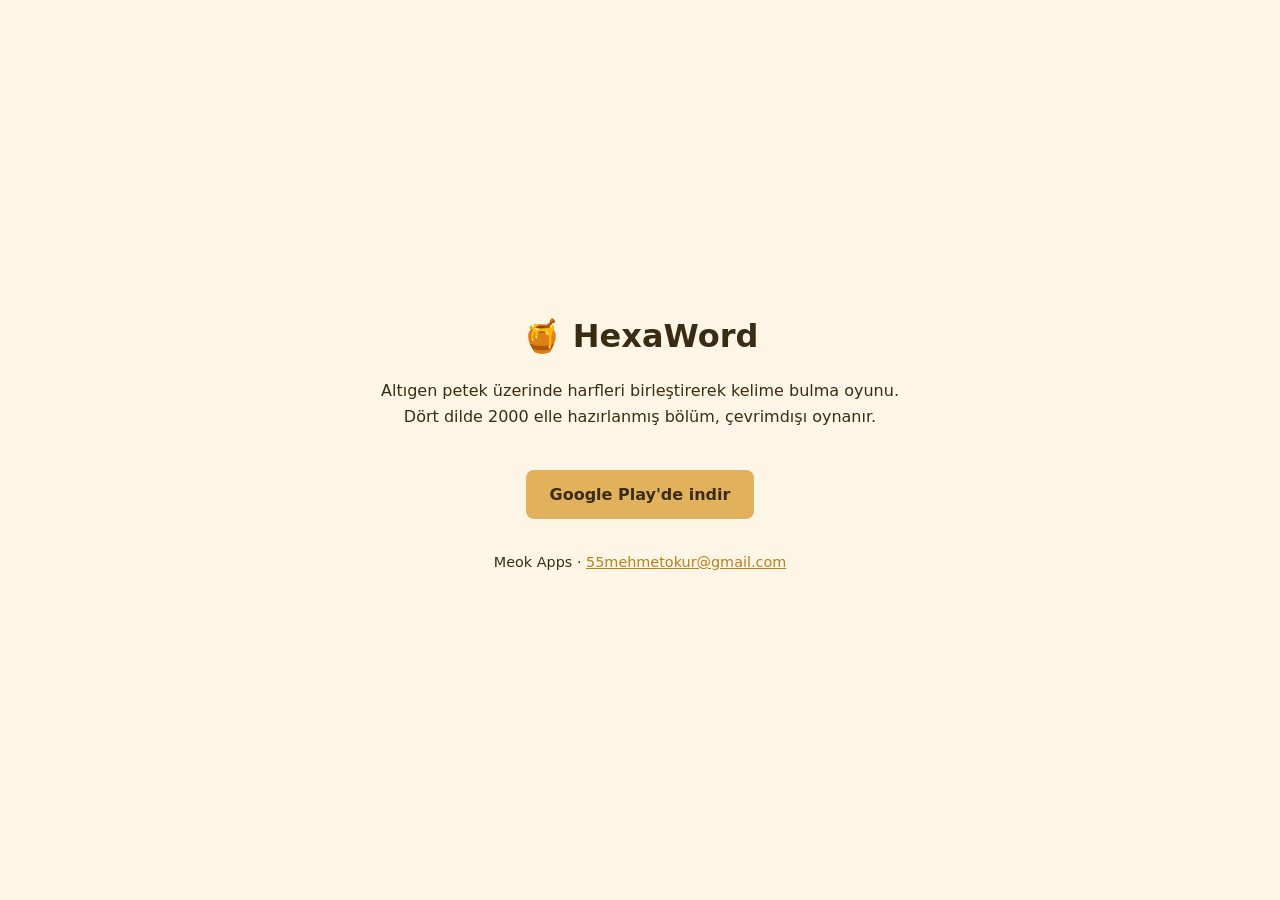
==== index.html @ a5fc80f7 "feat: add HexaWord landing page and update app-ads.txt publisher ID" ====
<!DOCTYPE html>
<html lang="tr">

<head>
    <meta charset="utf-8">
    <meta name="viewport" content="width=device-width, initial-scale=1">
    <title>Meok Apps — HexaWord</title>
    <style>
        :root {
            color-scheme: light dark;
        }

        body {
            margin: 0;
            min-height: 100vh;
            display: grid;
            place-items: center;
            font: 16px/1.6 system-ui, sans-serif;
            background: #fdf6e6;
            color: #3a2c12;
        }

        @media (prefers-color-scheme: dark) {
            body {
                background: #1c1710;
                color: #f2e6cf;
            }
        }

        main {
            max-width: 34rem;
            padding: 2rem;
            text-align: center;
        }

        h1 {
            font-size: 2rem;
            margin: 0 0 .5rem;
        }

        a {
            color: #b8801f;
        }

        .btn {
            display: inline-block;
            margin-top: 1.5rem;
            padding: .75rem 1.5rem;
            background: #e2b15b;
            color: #3a2c12;
            border-radius: .5rem;
            text-decoration: none;
            font-weight: 600;
        }
    </style>
</head>

<body>
    <main>
        <h1>🍯 HexaWord</h1>
        <p>Altıgen petek üzerinde harfleri birleştirerek kelime bulma oyunu.
            Dört dilde 2000 elle hazırlanmış bölüm, çevrimdışı oynanır.</p>
        <a class="btn" href="https://play.google.com/store/apps/details?id=hexaword.mehmetokur.com">Google Play'de
            indir</a>
        <p style="margin-top:2rem;font-size:.9rem">
            Meok Apps · <a href="mailto:55mehmetokur@gmail.com">55mehmetokur@gmail.com</a>
        </p>
    </main>
</body>

</html>
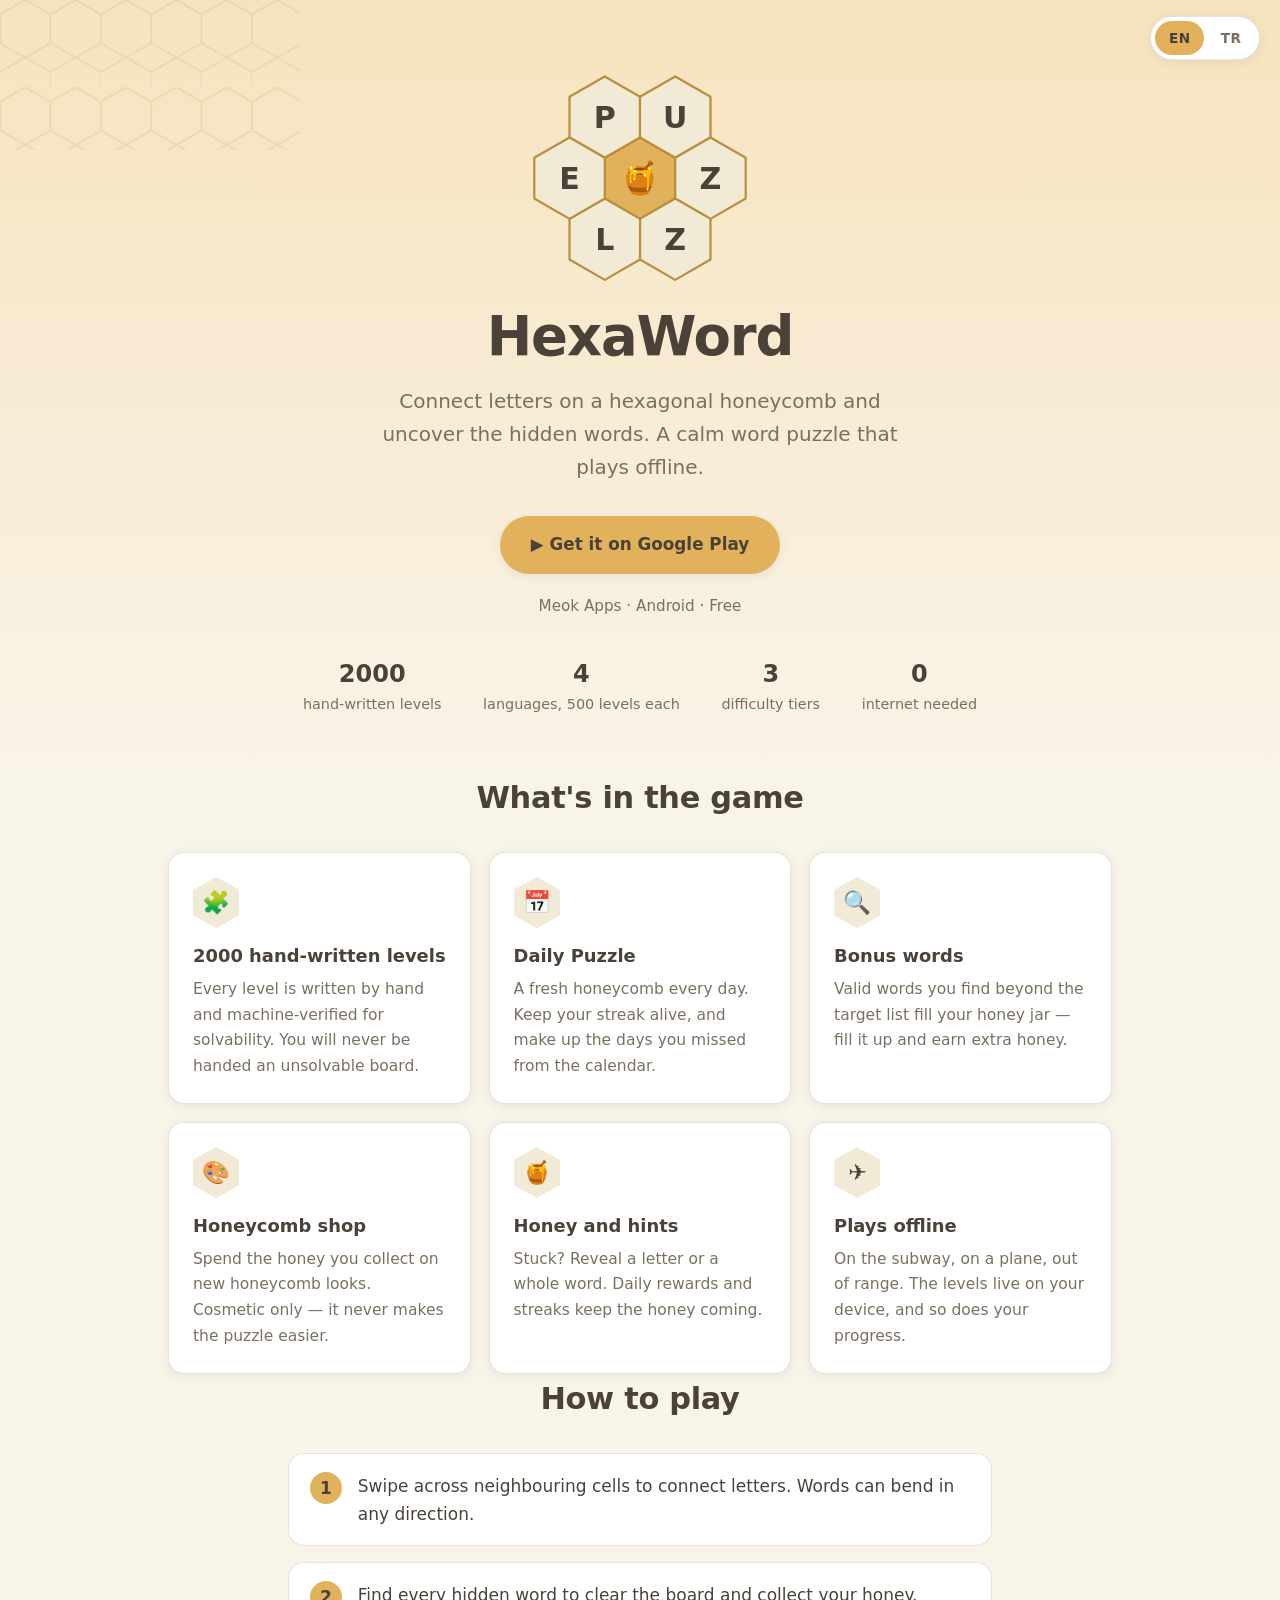
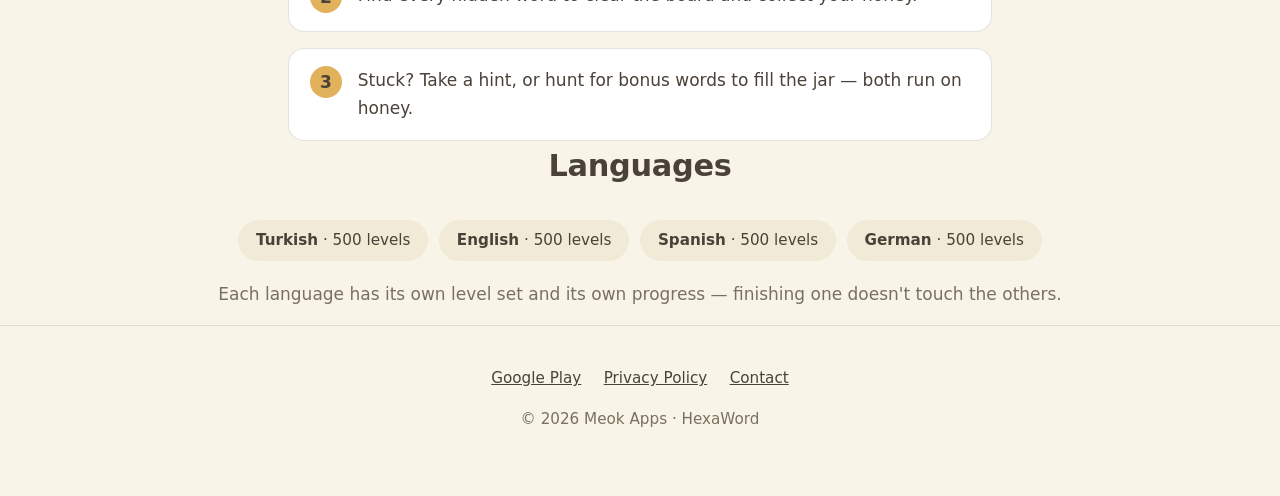
==== commit 457bfba9: "s" ====
--- a/index.html
+++ b/index.html
@@ -1,71 +1,635 @@
 <!DOCTYPE html>
-<html lang="tr">
+<html lang="en" data-lang="en">
 
 <head>
     <meta charset="utf-8">
     <meta name="viewport" content="width=device-width, initial-scale=1">
-    <title>Meok Apps — HexaWord</title>
+    <title>HexaWord — Hexagonal word puzzle | Meok Apps</title>
+    <meta name="description"
+        content="Connect letters on a hexagonal honeycomb to find hidden words. 2000 hand-written levels in four languages, Daily Puzzle, bonus words and offline play.">
+    <meta name="theme-color" content="#E2B15B">
+    <link rel="icon"
+        href="data:image/svg+xml,%3Csvg xmlns='http://www.w3.org/2000/svg' viewBox='0 0 100 100'%3E%3Ctext y='.9em' font-size='90'%3E%F0%9F%8D%AF%3C/text%3E%3C/svg%3E">
+
+    <meta property="og:type" content="website">
+    <meta property="og:title" content="HexaWord — Hexagonal word puzzle">
+    <meta property="og:description"
+        content="2000 hand-written levels in four languages. Daily Puzzle, bonus words, cosmetic themes and offline play.">
+    <meta property="og:url" content="https://simsek00.github.io/">
+
     <style>
         :root {
-            color-scheme: light dark;
+            --surface: #F9F4E8;
+            --raised: #FFFFFF;
+            --ink: #4A4238;
+            --ink-soft: #7a705f;
+            --accent: #E2B15B;
+            --on-accent: #4A4238;
+            --cell: #F0EAD6;
+            --outline: rgba(74, 66, 56, .14);
+            --shadow: 0 2px 12px rgba(0, 0, 0, .07);
+            --hero-top: #F6E3BE;
+            --link: #a9761a;
+        }
+
+        @media (prefers-color-scheme: dark) {
+            :root {
+                --surface: #1E1A15;
+                --raised: #2A2520;
+                --ink: #F0EAD6;
+                --ink-soft: #b3a892;
+                --accent: #E2B15B;
+                --on-accent: #241F18;
+                --cell: #3A332B;
+                --outline: rgba(240, 234, 214, .16);
+                --shadow: 0 2px 14px rgba(0, 0, 0, .4);
+                --hero-top: #322717;
+                --link: #E2B15B;
+            }
+        }
+
+        /* Dil anahtarı: yalnızca seçili dilin blokları görünür.
+     Yazı JS'ten gelmiyor, ikisi de sayfada duruyor — JS kapalıysa
+     bile İngilizcesi okunur. */
+        html[data-lang="en"] [lang="tr"] {
+            display: none;
+        }
+
+        html[data-lang="tr"] [lang="en"] {
+            display: none;
+        }
+
+        * {
+            box-sizing: border-box;
         }
 
         body {
             margin: 0;
-            min-height: 100vh;
+            background: var(--surface);
+            color: var(--ink);
+            font: 17px/1.65 system-ui, -apple-system, "Segoe UI", Roboto, "Helvetica Neue", sans-serif;
+            -webkit-font-smoothing: antialiased;
+        }
+
+        .wrap {
+            max-width: 62rem;
+            margin: 0 auto;
+            padding: 0 1.5rem;
+        }
+
+        a {
+            color: var(--link);
+        }
+
+        /* ---------- hero ---------- */
+
+        .hero {
+            position: relative;
+            overflow: hidden;
+            background: linear-gradient(180deg, var(--hero-top), var(--surface));
+            padding: 4.5rem 0 3.5rem;
+            text-align: center;
+        }
+
+        .hero-pattern {
+            position: absolute;
+            inset: 0;
+            opacity: .16;
+            pointer-events: none;
+        }
+
+        .hero .wrap {
+            position: relative;
+        }
+
+        .lang-switch {
+            position: absolute;
+            top: 1rem;
+            right: 1.25rem;
+            z-index: 2;
+            display: flex;
+            gap: .2rem;
+            padding: .25rem;
+            background: var(--raised);
+            border: 1px solid var(--outline);
+            border-radius: 999px;
+            box-shadow: var(--shadow);
+        }
+
+        .lang-switch button {
+            border: 0;
+            margin: 0;
+            padding: .35rem .85rem;
+            background: none;
+            color: var(--ink-soft);
+            font: inherit;
+            font-size: .85rem;
+            font-weight: 700;
+            letter-spacing: .03em;
+            border-radius: 999px;
+            cursor: pointer;
+        }
+
+        .lang-switch button[aria-pressed="true"] {
+            background: var(--accent);
+            color: var(--on-accent);
+        }
+
+        .lang-switch button:focus-visible {
+            outline: 2px solid var(--ink);
+            outline-offset: 2px;
+        }
+
+        .comb {
+            width: min(230px, 58vw);
+            height: auto;
+            margin: 0 auto .5rem;
+            display: block;
+        }
+
+        h1 {
+            font-size: clamp(2.4rem, 7vw, 3.4rem);
+            margin: .4rem 0 .2rem;
+            letter-spacing: -.02em;
+        }
+
+        .tagline {
+            font-size: clamp(1.05rem, 2.6vw, 1.25rem);
+            color: var(--ink-soft);
+            max-width: 34rem;
+            margin: 0 auto;
+        }
+
+        .cta {
+            display: inline-flex;
+            align-items: center;
+            gap: .6rem;
+            margin-top: 2rem;
+            padding: .95rem 1.9rem;
+            background: var(--accent);
+            color: var(--on-accent);
+            border-radius: 999px;
+            font-weight: 700;
+            font-size: 1.05rem;
+            text-decoration: none;
+            box-shadow: var(--shadow);
+            transition: transform .15s ease, box-shadow .15s ease;
+        }
+
+        .cta:hover {
+            transform: translateY(-2px);
+            box-shadow: 0 6px 20px rgba(0, 0, 0, .16);
+        }
+
+        .byline {
+            margin-top: 1.2rem;
+            font-size: .95rem;
+            color: var(--ink-soft);
+        }
+
+        .stats {
+            display: flex;
+            flex-wrap: wrap;
+            justify-content: center;
+            gap: 1rem 2.6rem;
+            margin: 2.6rem 0 0;
+            padding: 0;
+            list-style: none;
+        }
+
+        .stats b {
+            display: block;
+            font-size: 1.5rem;
+            line-height: 1.2;
+        }
+
+        .stats span {
+            font-size: .9rem;
+            color: var(--ink-soft);
+        }
+
+        /* ---------- sections ---------- */
+
+        section {
+            padding: 3.5rem 0;
+        }
+
+        h2 {
+            font-size: clamp(1.5rem, 4vw, 1.9rem);
+            margin: 0 0 1.8rem;
+            text-align: center;
+            letter-spacing: -.01em;
+        }
+
+        .cards {
+            display: grid;
+            grid-template-columns: repeat(auto-fit, minmax(16rem, 1fr));
+            gap: 1.1rem;
+        }
+
+        .card {
+            background: var(--raised);
+            border: 1px solid var(--outline);
+            border-radius: 1rem;
+            padding: 1.5rem;
+            box-shadow: var(--shadow);
+        }
+
+        .card h3 {
+            margin: .8rem 0 .4rem;
+            font-size: 1.12rem;
+        }
+
+        .card p {
+            margin: 0;
+            color: var(--ink-soft);
+            font-size: .97rem;
+        }
+
+        .hex-icon {
+            width: 2.9rem;
+            height: 3.2rem;
             display: grid;
             place-items: center;
-            font: 16px/1.6 system-ui, sans-serif;
-            background: #fdf6e6;
-            color: #3a2c12;
-        }
-
-        @media (prefers-color-scheme: dark) {
-            body {
-                background: #1c1710;
-                color: #f2e6cf;
+            background: var(--cell);
+            clip-path: polygon(50% 0%, 100% 25%, 100% 75%, 50% 100%, 0% 75%, 0% 25%);
+            font-size: 1.4rem;
+        }
+
+        /* ---------- steps ---------- */
+
+        .steps {
+            counter-reset: step;
+            display: grid;
+            gap: 1rem;
+            max-width: 44rem;
+            margin: 0 auto;
+        }
+
+        .step {
+            display: flex;
+            gap: 1rem;
+            align-items: flex-start;
+            background: var(--raised);
+            border: 1px solid var(--outline);
+            border-radius: 1rem;
+            padding: 1.1rem 1.3rem;
+        }
+
+        .step::before {
+            counter-increment: step;
+            content: counter(step);
+            flex: 0 0 2rem;
+            height: 2rem;
+            display: grid;
+            place-items: center;
+            background: var(--accent);
+            color: var(--on-accent);
+            border-radius: 50%;
+            font-weight: 700;
+        }
+
+        .step p {
+            margin: 0;
+        }
+
+        /* ---------- languages ---------- */
+
+        .langs {
+            display: flex;
+            flex-wrap: wrap;
+            justify-content: center;
+            gap: .7rem;
+            padding: 0;
+            list-style: none;
+        }
+
+        .langs li {
+            background: var(--cell);
+            border-radius: 999px;
+            padding: .5rem 1.1rem;
+            font-size: .95rem;
+        }
+
+        .note {
+            text-align: center;
+            color: var(--ink-soft);
+            margin-top: 1.2rem;
+        }
+
+        /* ---------- footer ---------- */
+
+        footer {
+            border-top: 1px solid var(--outline);
+            padding: 2.5rem 0 3rem;
+            text-align: center;
+            font-size: .95rem;
+            color: var(--ink-soft);
+        }
+
+        footer a {
+            color: var(--ink);
+        }
+
+        footer nav {
+            display: flex;
+            flex-wrap: wrap;
+            justify-content: center;
+            gap: .6rem 1.4rem;
+            margin-bottom: 1rem;
+        }
+
+        @media (max-width: 30rem) {
+            .hero {
+                padding-top: 4rem;
             }
-        }
-
-        main {
-            max-width: 34rem;
-            padding: 2rem;
-            text-align: center;
-        }
-
-        h1 {
-            font-size: 2rem;
-            margin: 0 0 .5rem;
-        }
-
-        a {
-            color: #b8801f;
-        }
-
-        .btn {
-            display: inline-block;
-            margin-top: 1.5rem;
-            padding: .75rem 1.5rem;
-            background: #e2b15b;
-            color: #3a2c12;
-            border-radius: .5rem;
-            text-decoration: none;
-            font-weight: 600;
+
+            .lang-switch {
+                right: 1rem;
+                top: .8rem;
+            }
         }
     </style>
 </head>
 
 <body>
+
+    <header class="hero">
+        <svg class="hero-pattern" aria-hidden="true">
+            <defs>
+                <pattern id="comb" width="56" height="97" patternUnits="userSpaceOnUse" patternTransform="scale(.9)">
+                    <path d="M28 0 L56 16 L56 48 L28 64 L0 48 L0 16 Z M28 64 L56 80 L56 112 M0 80 L28 64" fill="none"
+                        stroke="#B98F3E" stroke-width="2" />
+                </pattern>
+            </defs>
+            <rect width="100%" height="100%" fill="url(#comb)" />
+        </svg>
+
+        <div class="lang-switch" role="group" aria-label="Language / Dil">
+            <button type="button" data-lang="en" aria-pressed="true">EN</button>
+            <button type="button" data-lang="tr" aria-pressed="false">TR</button>
+        </div>
+
+        <div class="wrap">
+            <!-- Petek: seçili dile göre PUZZLE / KELİME -->
+            <svg class="comb" viewBox="0 0 260 240" role="img" aria-label="HexaWord honeycomb">
+                <g stroke="#B98F3E" stroke-width="2.5" stroke-linejoin="round">
+                    <polygon points="130,74 169.8,97 169.8,143 130,166 90.2,143 90.2,97" fill="#E2B15B" />
+                    <polygon points="90.2,5 130,28 130,74 90.2,97 50.3,74 50.3,28" fill="#F0EAD6" />
+                    <polygon points="169.8,5 209.7,28 209.7,74 169.8,97 130,74 130,28" fill="#F0EAD6" />
+                    <polygon points="209.7,74 249.5,97 249.5,143 209.7,166 169.8,143 169.8,97" fill="#F0EAD6" />
+                    <polygon points="169.8,143 209.7,166 209.7,212 169.8,235 130,212 130,166" fill="#F0EAD6" />
+                    <polygon points="90.2,143 130,166 130,212 90.2,235 50.3,212 50.3,166" fill="#F0EAD6" />
+                    <polygon points="50.3,74 90.2,97 90.2,143 50.3,166 10.5,143 10.5,97" fill="#F0EAD6" />
+                </g>
+                <g fill="#4A4238" font-family="system-ui, sans-serif" font-size="34" font-weight="700"
+                    text-anchor="middle" dominant-baseline="central">
+                    <g lang="en">
+                        <text x="90.2" y="51">P</text>
+                        <text x="169.8" y="51">U</text>
+                        <text x="209.7" y="120">Z</text>
+                        <text x="169.8" y="189">Z</text>
+                        <text x="90.2" y="189">L</text>
+                        <text x="50.3" y="120">E</text>
+                    </g>
+                    <g lang="tr">
+                        <text x="90.2" y="51">K</text>
+                        <text x="169.8" y="51">E</text>
+                        <text x="209.7" y="120">L</text>
+                        <text x="169.8" y="189">İ</text>
+                        <text x="90.2" y="189">M</text>
+                        <text x="50.3" y="120">E</text>
+                    </g>
+                </g>
+                <text x="130" y="120" font-size="36" text-anchor="middle" dominant-baseline="central">🍯</text>
+            </svg>
+
+            <h1>HexaWord</h1>
+
+            <p class="tagline" lang="en">
+                Connect letters on a hexagonal honeycomb and uncover the hidden words.
+                A calm word puzzle that plays offline.
+            </p>
+            <p class="tagline" lang="tr">
+                Altıgen petek üzerinde harfleri birleştir, gizli kelimeleri bul.
+                Sakin, internetsiz de oynanan bir kelime bulmacası.
+            </p>
+
+            <a class="cta" href="https://play.google.com/store/apps/details?id=hexaword.mehmetokur.com">
+                <span lang="en">▶ Get it on Google Play</span>
+                <span lang="tr">▶ Google Play'de indir</span>
+            </a>
+
+            <p class="byline">
+                <span lang="en">Meok Apps · Android · Free</span>
+                <span lang="tr">Meok Apps · Android · Ücretsiz</span>
+            </p>
+
+            <ul class="stats">
+                <li><b>2000</b>
+                    <span lang="en">hand-written levels</span>
+                    <span lang="tr">elle yazılmış bölüm</span>
+                </li>
+                <li><b>4</b>
+                    <span lang="en">languages, 500 levels each</span>
+                    <span lang="tr">dil, her birinde 500 bölüm</span>
+                </li>
+                <li><b>3</b>
+                    <span lang="en">difficulty tiers</span>
+                    <span lang="tr">zorluk kademesi</span>
+                </li>
+                <li><b>0</b>
+                    <span lang="en">internet needed</span>
+                    <span lang="tr">internet gereksinimi</span>
+                </li>
+            </ul>
+        </div>
+    </header>
+
     <main>
-        <h1>🍯 HexaWord</h1>
-        <p>Altıgen petek üzerinde harfleri birleştirerek kelime bulma oyunu.
-            Dört dilde 2000 elle hazırlanmış bölüm, çevrimdışı oynanır.</p>
-        <a class="btn" href="https://play.google.com/store/apps/details?id=hexaword.mehmetokur.com">Google Play'de
-            indir</a>
-        <p style="margin-top:2rem;font-size:.9rem">
-            Meok Apps · <a href="mailto:55mehmetokur@gmail.com">55mehmetokur@gmail.com</a>
-        </p>
+
+        <section class="wrap">
+            <h2 lang="en">What's in the game</h2>
+            <h2 lang="tr">Oyunda neler var</h2>
+
+            <div class="cards">
+
+                <article class="card">
+                    <div class="hex-icon">🧩</div>
+                    <h3 lang="en">2000 hand-written levels</h3>
+                    <h3 lang="tr">2000 elle hazırlanmış bölüm</h3>
+                    <p lang="en">Every level is written by hand and machine-verified for
+                        solvability. You will never be handed an unsolvable board.</p>
+                    <p lang="tr">Her bölüm elle yazıldı, çözülebilirliği makineyle denetlendi.
+                        Karşına asla çözümsüz bir tahta çıkmaz.</p>
+                </article>
+
+                <article class="card">
+                    <div class="hex-icon">📅</div>
+                    <h3 lang="en">Daily Puzzle</h3>
+                    <h3 lang="tr">Günün Bulmacası</h3>
+                    <p lang="en">A fresh honeycomb every day. Keep your streak alive, and make
+                        up the days you missed from the calendar.</p>
+                    <p lang="tr">Her gün yenilenen özel bir petek. Seriyi koru, kaçırdığın günü
+                        takvimden telafi et.</p>
+                </article>
+
+                <article class="card">
+                    <div class="hex-icon">🔍</div>
+                    <h3 lang="en">Bonus words</h3>
+                    <h3 lang="tr">Gizli kelimeler</h3>
+                    <p lang="en">Valid words you find beyond the target list fill your honey
+                        jar — fill it up and earn extra honey.</p>
+                    <p lang="tr">Hedef kelimelerin dışında bulduğun geçerli kelimeler bal
+                        kavanozunu doldurur; kavanoz dolunca ekstra bal kazanırsın.</p>
+                </article>
+
+                <article class="card">
+                    <div class="hex-icon">🎨</div>
+                    <h3 lang="en">Honeycomb shop</h3>
+                    <h3 lang="tr">Petek mağazası</h3>
+                    <p lang="en">Spend the honey you collect on new honeycomb looks. Cosmetic
+                        only — it never makes the puzzle easier.</p>
+                    <p lang="tr">Topladığın ballarla yeni petek görünümleri açılır. Oyunu
+                        kolaylaştırmaz, sadece güzelleştirir.</p>
+                </article>
+
+                <article class="card">
+                    <div class="hex-icon">🍯</div>
+                    <h3 lang="en">Honey and hints</h3>
+                    <h3 lang="tr">Bal ve ipuçları</h3>
+                    <p lang="en">Stuck? Reveal a letter or a whole word. Daily rewards and
+                        streaks keep the honey coming.</p>
+                    <p lang="tr">Takıldığında harf veya kelime ipucu al. Günlük ödüller ve seri
+                        takibiyle bal biriktir.</p>
+                </article>
+
+                <article class="card">
+                    <div class="hex-icon">✈️</div>
+                    <h3 lang="en">Plays offline</h3>
+                    <h3 lang="tr">Çevrimdışı oynanır</h3>
+                    <p lang="en">On the subway, on a plane, out of range. The levels live on
+                        your device, and so does your progress.</p>
+                    <p lang="tr">Metroda, uçakta, çekmeyen yerde. Bölümler cihazda; ilerlemen de
+                        cihazda kalır.</p>
+                </article>
+
+            </div>
+        </section>
+
+        <section class="wrap">
+            <h2 lang="en">How to play</h2>
+            <h2 lang="tr">Nasıl oynanır</h2>
+
+            <div class="steps">
+                <div class="step">
+                    <p lang="en">Swipe across neighbouring cells to connect letters. Words can
+                        bend in any direction.</p>
+                    <p lang="tr">Parmağını komşu hücreler boyunca kaydırarak harfleri birleştir.
+                        Kelimeler her yöne kıvrılabilir.</p>
+                </div>
+                <div class="step">
+                    <p lang="en">Find every hidden word to clear the board and collect your
+                        honey.</p>
+                    <p lang="tr">Tahtadaki tüm gizli kelimeleri bul, peteği temizle ve balını
+                        kazan.</p>
+                </div>
+                <div class="step">
+                    <p lang="en">Stuck? Take a hint, or hunt for bonus words to fill the jar —
+                        both run on honey.</p>
+                    <p lang="tr">Zorlandığında ipucu al ya da gizli kelimeler bulup kavanozu
+                        doldur — ikisi de baldan geçiyor.</p>
+                </div>
+            </div>
+        </section>
+
+        <section class="wrap">
+            <h2 lang="en">Languages</h2>
+            <h2 lang="tr">Diller</h2>
+
+            <ul class="langs" lang="en">
+                <li><b>Turkish</b> · 500 levels</li>
+                <li><b>English</b> · 500 levels</li>
+                <li><b>Spanish</b> · 500 levels</li>
+                <li><b>German</b> · 500 levels</li>
+            </ul>
+            <ul class="langs" lang="tr">
+                <li><b>Türkçe</b> · 500 bölüm</li>
+                <li><b>English</b> · 500 levels</li>
+                <li><b>Español</b> · 500 niveles</li>
+                <li><b>Deutsch</b> · 500 Level</li>
+            </ul>
+
+            <p class="note" lang="en">Each language has its own level set and its own
+                progress — finishing one doesn't touch the others.</p>
+            <p class="note" lang="tr">Her dilin kendi bölüm seti ve kendi ilerlemesi var;
+                birini bitirmek diğerini etkilemiyor.</p>
+        </section>
+
     </main>
+
+    <footer>
+        <div class="wrap">
+            <nav>
+                <a href="https://play.google.com/store/apps/details?id=hexaword.mehmetokur.com">Google Play</a>
+                <a href="https://doc-hosting.flycricket.io/hexaword/970b1563-dbc1-4591-a747-57bf71116894/privacy">
+                    <span lang="en">Privacy Policy</span>
+                    <span lang="tr">Gizlilik Politikası</span>
+                </a>
+                <a href="mailto:55mehmetokur@gmail.com">
+                    <span lang="en">Contact</span>
+                    <span lang="tr">İletişim</span>
+                </a>
+            </nav>
+            <p>© <span id="y">2026</span> Meok Apps · HexaWord</p>
+        </div>
+    </footer>
+
+    <script>
+        (function () {
+            var meta = {
+                en: {
+                    title: 'HexaWord — Hexagonal word puzzle | Meok Apps',
+                    desc: 'Connect letters on a hexagonal honeycomb to find hidden words. 2000 hand-written levels in four languages, Daily Puzzle, bonus words and offline play.',
+                    comb: 'HexaWord honeycomb spelling PUZZLE'
+                },
+                tr: {
+                    title: 'HexaWord — Altıgen petekte kelime bulmaca | Meok Apps',
+                    desc: 'Altıgen petek üzerinde harfleri birleştirerek kelime bul. Dört dilde 2000 elle hazırlanmış bölüm, Günün Bulmacası, gizli kelimeler ve çevrimdışı oynanış.',
+                    comb: 'KELİME yazan altıgen petek'
+                }
+            };
+
+            var buttons = document.querySelectorAll('.lang-switch button');
+            var description = document.querySelector('meta[name="description"]');
+            var comb = document.querySelector('.comb');
+
+            function setLang(lang) {
+                if (!meta[lang]) lang = 'en';
+                document.documentElement.setAttribute('data-lang', lang);
+                document.documentElement.setAttribute('lang', lang);
+                document.title = meta[lang].title;
+                if (description) description.setAttribute('content', meta[lang].desc);
+                if (comb) comb.setAttribute('aria-label', meta[lang].comb);
+                for (var i = 0; i < buttons.length; i++) {
+                    buttons[i].setAttribute('aria-pressed', buttons[i].dataset.lang === lang ? 'true' : 'false');
+                }
+                try { localStorage.setItem('hexaword-lang', lang); } catch (e) { }
+            }
+
+            for (var i = 0; i < buttons.length; i++) {
+                buttons[i].addEventListener('click', function () { setLang(this.dataset.lang); });
+            }
+
+            // Varsayılan İngilizce; daha önce TR seçtiyse o hatırlanıyor.
+            var saved = null;
+            try { saved = localStorage.getItem('hexaword-lang'); } catch (e) { }
+            if (saved === 'tr') setLang('tr');
+
+            document.getElementById('y').textContent = new Date().getFullYear();
+        })();
+    </script>
+
 </body>
 
 </html>
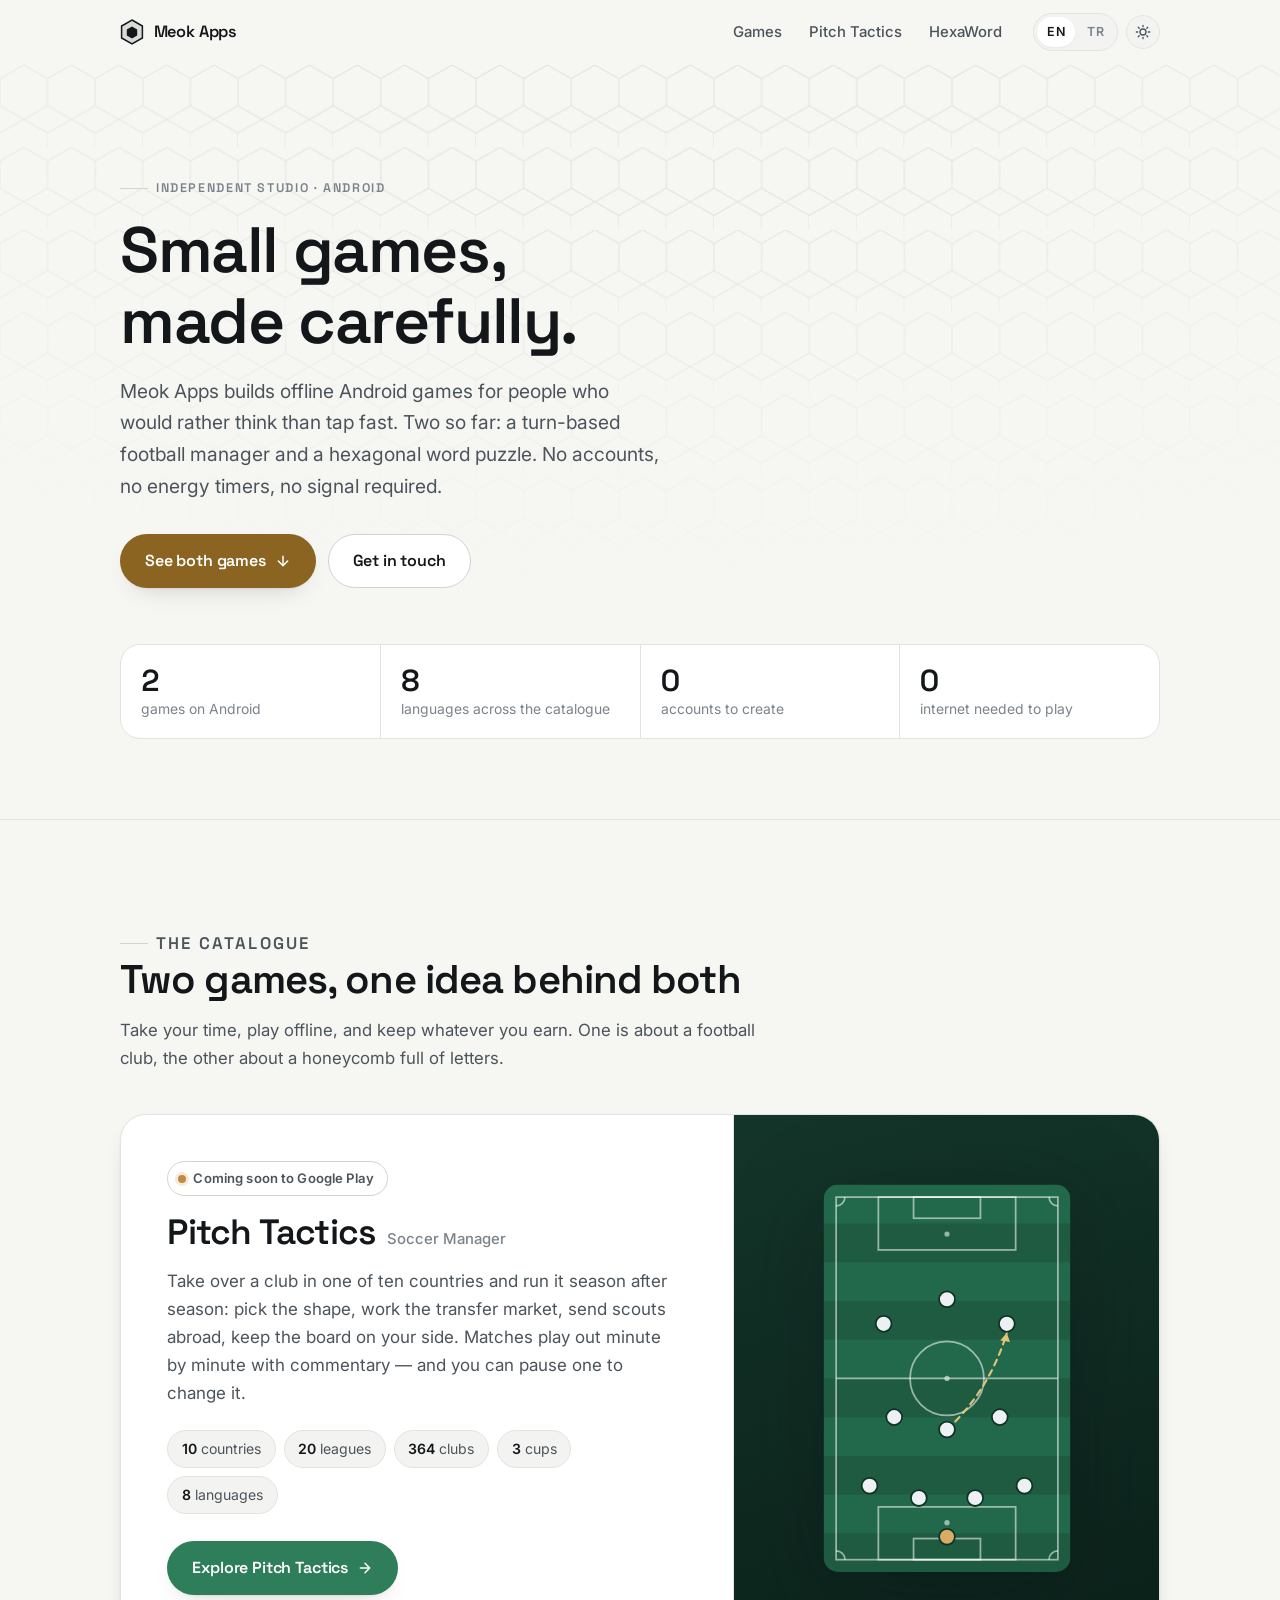
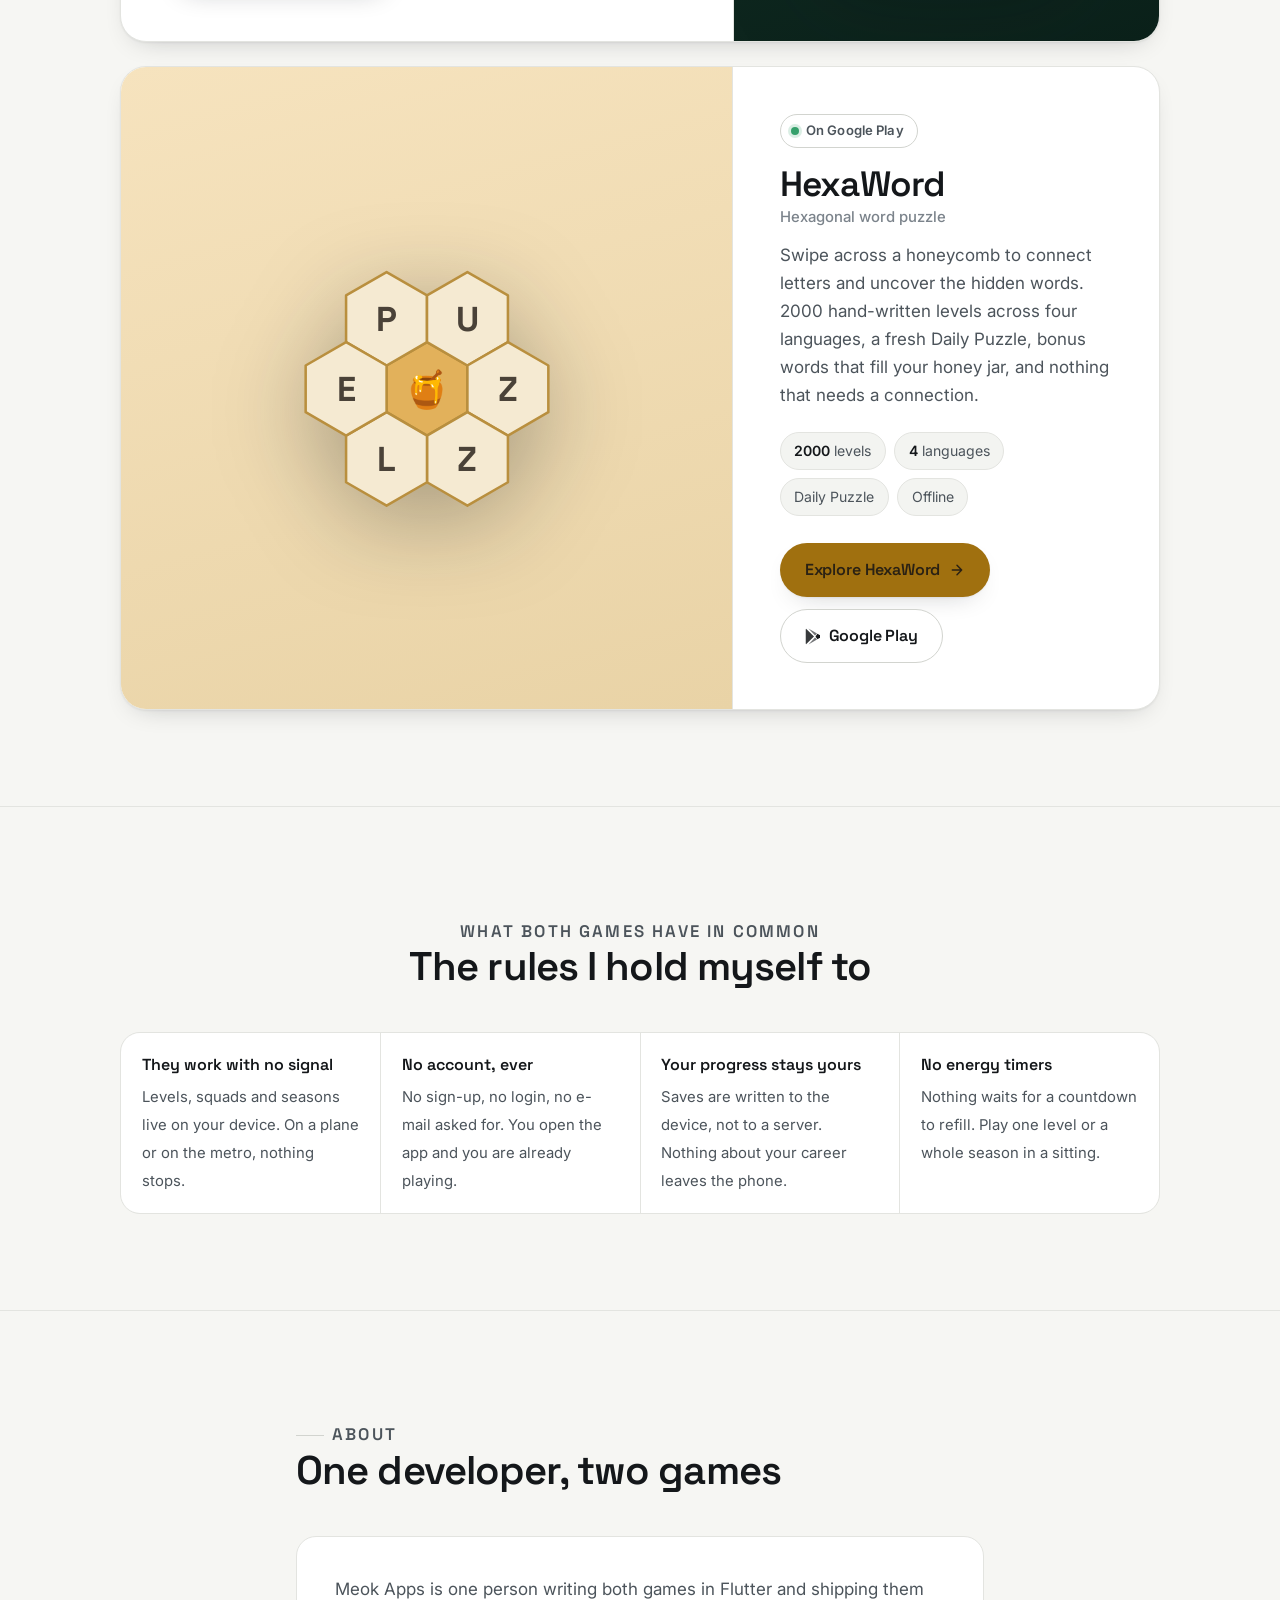
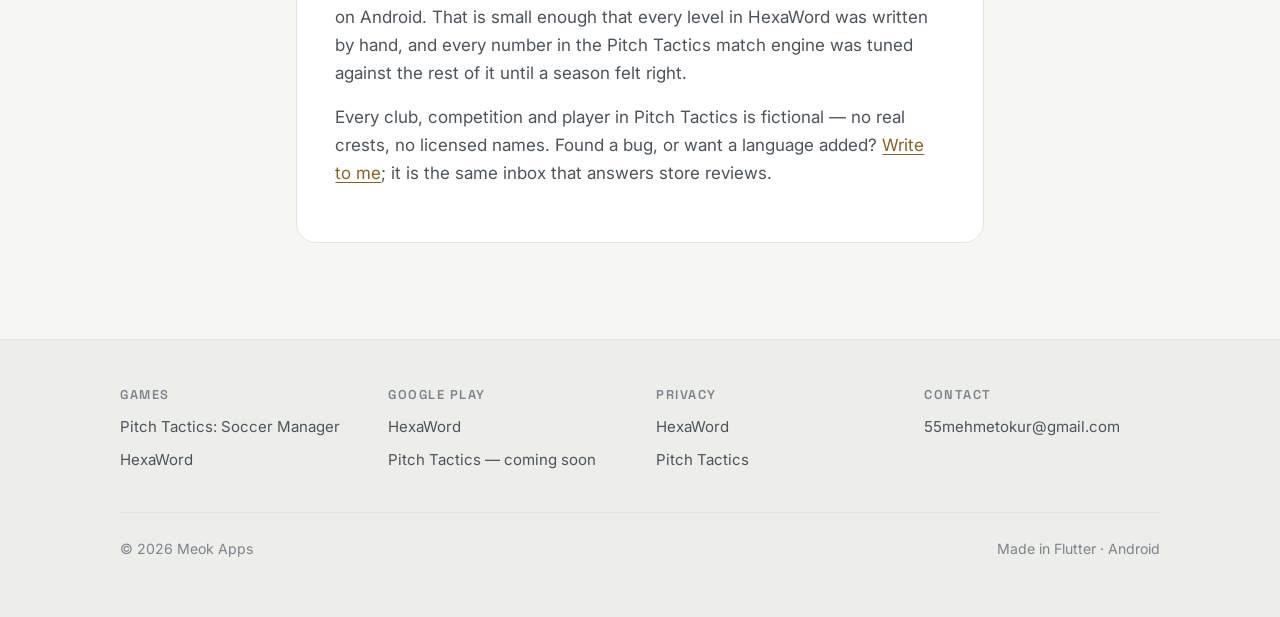
==== commit 830c0b12: "feat: rebuild site as a Meok Apps hub with a Pitch Tactics page The site was a single HexaWord landi" ====
--- a/index.html
+++ b/index.html
@@ -4,632 +4,784 @@
 <head>
     <meta charset="utf-8">
     <meta name="viewport" content="width=device-width, initial-scale=1">
-    <title>HexaWord — Hexagonal word puzzle | Meok Apps</title>
+    <title>Meok Apps — Pitch Tactics &amp; HexaWord</title>
     <meta name="description"
-        content="Connect letters on a hexagonal honeycomb to find hidden words. 2000 hand-written levels in four languages, Daily Puzzle, bonus words and offline play.">
-    <meta name="theme-color" content="#E2B15B">
+        content="Meok Apps makes offline Android games for people who would rather think than tap fast: Pitch Tactics, a turn-based football manager, and HexaWord, a hexagonal word puzzle.">
+    <meta name="theme-color" content="#F6F6F3" media="(prefers-color-scheme: light)">
+    <meta name="theme-color" content="#0C0E10" media="(prefers-color-scheme: dark)">
+    <link rel="canonical" href="https://simsek00.github.io/">
+
+    <meta property="og:type" content="website">
+    <meta property="og:site_name" content="Meok Apps">
+    <meta property="og:title" content="Meok Apps — Pitch Tactics &amp; HexaWord">
+    <meta property="og:description"
+        content="Two offline Android games, made by one developer: a turn-based football manager and a hexagonal word puzzle.">
+    <meta property="og:url" content="https://simsek00.github.io/">
+    <meta name="twitter:card" content="summary">
+
     <link rel="icon"
-        href="data:image/svg+xml,%3Csvg xmlns='http://www.w3.org/2000/svg' viewBox='0 0 100 100'%3E%3Ctext y='.9em' font-size='90'%3E%F0%9F%8D%AF%3C/text%3E%3C/svg%3E">
-
-    <meta property="og:type" content="website">
-    <meta property="og:title" content="HexaWord — Hexagonal word puzzle">
-    <meta property="og:description"
-        content="2000 hand-written levels in four languages. Daily Puzzle, bonus words, cosmetic themes and offline play.">
-    <meta property="og:url" content="https://simsek00.github.io/">
+        href="data:image/svg+xml,%3Csvg xmlns='http://www.w3.org/2000/svg' viewBox='0 0 32 32'%3E%3Cpath d='M16 2 L28 9 V23 L16 30 L4 23 V9 Z' fill='%23B8934E'/%3E%3Cpath d='M16 9 L22.5 12.75 V20.25 L16 24 L9.5 20.25 V12.75 Z' fill='%23141719'/%3E%3C/svg%3E">
+
+    <link rel="preconnect" href="https://fonts.googleapis.com">
+    <link rel="preconnect" href="https://fonts.gstatic.com" crossorigin>
+    <link
+        href="https://fonts.googleapis.com/css2?family=Space+Grotesk:wght@500;600;700&family=Inter:wght@400;500;600&display=swap"
+        rel="stylesheet">
+    <link rel="stylesheet" href="/assets/site.css">
+
+    <!-- Applied before first paint so the page never flashes the wrong
+         language or the wrong theme. -->
+    <script>
+        (function () {
+            var r = document.documentElement, lang = null, theme = null;
+            try { lang = localStorage.getItem('meok-lang'); theme = localStorage.getItem('meok-theme'); } catch (e) { }
+            if (lang !== 'tr' && lang !== 'en') {
+                lang = (navigator.language || 'en').toLowerCase().indexOf('tr') === 0 ? 'tr' : 'en';
+            }
+            r.setAttribute('data-lang', lang);
+            r.setAttribute('lang', lang);
+            if (theme === 'dark' || theme === 'light') r.setAttribute('data-theme', theme);
+        })();
+    </script>
 
     <style>
-        :root {
-            --surface: #F9F4E8;
-            --raised: #FFFFFF;
-            --ink: #4A4238;
-            --ink-soft: #7a705f;
-            --accent: #E2B15B;
-            --on-accent: #4A4238;
-            --cell: #F0EAD6;
-            --outline: rgba(74, 66, 56, .14);
-            --shadow: 0 2px 12px rgba(0, 0, 0, .07);
-            --hero-top: #F6E3BE;
-            --link: #a9761a;
-        }
-
-        @media (prefers-color-scheme: dark) {
-            :root {
-                --surface: #1E1A15;
-                --raised: #2A2520;
-                --ink: #F0EAD6;
-                --ink-soft: #b3a892;
-                --accent: #E2B15B;
-                --on-accent: #241F18;
-                --cell: #3A332B;
-                --outline: rgba(240, 234, 214, .16);
-                --shadow: 0 2px 14px rgba(0, 0, 0, .4);
-                --hero-top: #322717;
-                --link: #E2B15B;
+        /* ---- the two game panels, the only page-specific layout here ---- */
+
+        .game {
+            display: grid;
+            gap: 0;
+            background: var(--surface);
+            border: 1px solid var(--line);
+            border-radius: var(--r-lg);
+            overflow: hidden;
+            box-shadow: var(--shadow-md);
+        }
+
+        .game+.game {
+            margin-top: 1.5rem;
+        }
+
+        @media (min-width: 58rem) {
+            .game {
+                grid-template-columns: 1.18fr .82fr;
+                align-items: stretch;
             }
-        }
-
-        /* Dil anahtarı: yalnızca seçili dilin blokları görünür.
-     Yazı JS'ten gelmiyor, ikisi de sayfada duruyor — JS kapalıysa
-     bile İngilizcesi okunur. */
-        html[data-lang="en"] [lang="tr"] {
-            display: none;
-        }
-
-        html[data-lang="tr"] [lang="en"] {
-            display: none;
-        }
-
-        * {
-            box-sizing: border-box;
-        }
-
-        body {
-            margin: 0;
-            background: var(--surface);
-            color: var(--ink);
-            font: 17px/1.65 system-ui, -apple-system, "Segoe UI", Roboto, "Helvetica Neue", sans-serif;
-            -webkit-font-smoothing: antialiased;
-        }
-
-        .wrap {
-            max-width: 62rem;
-            margin: 0 auto;
-            padding: 0 1.5rem;
-        }
-
-        a {
-            color: var(--link);
-        }
-
-        /* ---------- hero ---------- */
-
-        .hero {
+
+            .game.flip .game-art {
+                order: -1;
+                border-inline-start: 0;
+                border-inline-end: 1px solid var(--line);
+            }
+        }
+
+        .game-body {
+            padding: clamp(1.75rem, 4vw, 2.9rem);
+            display: flex;
+            flex-direction: column;
+            justify-content: center;
+        }
+
+        .game-title {
+            display: flex;
+            flex-wrap: wrap;
+            align-items: baseline;
+            gap: .3rem .75rem;
+            margin: 1rem 0 .1rem;
+            font-size: clamp(1.7rem, 3.6vw, 2.2rem);
+        }
+
+        .game-title .sub {
+            font-family: var(--font-body);
+            font-size: .93rem;
+            font-weight: 500;
+            letter-spacing: 0;
+            color: var(--ink-3);
+        }
+
+        .game-body .badge {
+            align-self: flex-start;
+        }
+
+        .game-body>p {
+            margin: .9rem 0 1.4rem;
+            color: var(--ink-2);
+            max-width: 32rem;
+        }
+
+        .game-body .chips {
+            margin-bottom: 1.7rem;
+        }
+
+        .game-art {
             position: relative;
+            display: grid;
+            place-items: center;
+            padding: clamp(1.75rem, 5vw, 3rem);
+            border-block-start: 1px solid var(--line);
             overflow: hidden;
-            background: linear-gradient(180deg, var(--hero-top), var(--surface));
-            padding: 4.5rem 0 3.5rem;
-            text-align: center;
-        }
-
-        .hero-pattern {
+        }
+
+        @media (min-width: 58rem) {
+            .game-art {
+                border-block-start: 0;
+                border-inline-start: 1px solid var(--line);
+            }
+        }
+
+        .game-art svg.art {
+            position: relative;
+            width: min(16.5rem, 66vw);
+            height: auto;
+            filter: drop-shadow(0 22px 46px rgba(10, 15, 20, .3));
+        }
+
+        .game-art .glow {
             position: absolute;
             inset: 0;
-            opacity: .16;
             pointer-events: none;
         }
 
-        .hero .wrap {
-            position: relative;
-        }
-
-        .lang-switch {
-            position: absolute;
-            top: 1rem;
-            right: 1.25rem;
-            z-index: 2;
-            display: flex;
-            gap: .2rem;
-            padding: .25rem;
-            background: var(--raised);
-            border: 1px solid var(--outline);
-            border-radius: 999px;
-            box-shadow: var(--shadow);
-        }
-
-        .lang-switch button {
-            border: 0;
-            margin: 0;
-            padding: .35rem .85rem;
-            background: none;
-            color: var(--ink-soft);
-            font: inherit;
-            font-size: .85rem;
-            font-weight: 700;
-            letter-spacing: .03em;
-            border-radius: 999px;
-            cursor: pointer;
-        }
-
-        .lang-switch button[aria-pressed="true"] {
-            background: var(--accent);
-            color: var(--on-accent);
-        }
-
-        .lang-switch button:focus-visible {
-            outline: 2px solid var(--ink);
-            outline-offset: 2px;
-        }
-
-        .comb {
-            width: min(230px, 58vw);
+        /* Each panel carries its own accent, so the button, the badge dot and
+           the chips inside it belong to that game rather than to the studio. */
+        .g-pitch {
+            --accent: #2E7D5B;
+            --accent-ink: #FFFFFF;
+            --accent-soft: rgba(46, 125, 91, .1);
+        }
+
+        .g-pitch .game-art {
+            background: linear-gradient(165deg, #14352A, #0B211A);
+        }
+
+        .g-hex {
+            --accent: #A0700F;
+            --accent-ink: #2A2114;
+            --accent-soft: rgba(160, 112, 15, .12);
+        }
+
+        .g-hex .game-art {
+            background: linear-gradient(165deg, #F6E3BE, #E9D3A6);
+        }
+
+        @media (prefers-color-scheme: dark) {
+            :root:not([data-theme="light"]) .g-pitch {
+                --accent: #6FC79A;
+                --accent-ink: #082115;
+                --accent-soft: rgba(111, 199, 154, .13);
+            }
+
+            :root:not([data-theme="light"]) .g-hex {
+                --accent: #E2B15B;
+                --accent-ink: #241F18;
+                --accent-soft: rgba(226, 177, 91, .14);
+            }
+
+            :root:not([data-theme="light"]) .g-hex .game-art {
+                background: linear-gradient(165deg, #3A2E1B, #241C10);
+            }
+        }
+
+        :root[data-theme="dark"] .g-pitch {
+            --accent: #6FC79A;
+            --accent-ink: #082115;
+            --accent-soft: rgba(111, 199, 154, .13);
+        }
+
+        :root[data-theme="dark"] .g-hex {
+            --accent: #E2B15B;
+            --accent-ink: #241F18;
+            --accent-soft: rgba(226, 177, 91, .14);
+        }
+
+        :root[data-theme="dark"] .g-hex .game-art {
+            background: linear-gradient(165deg, #3A2E1B, #241C10);
+        }
+
+        /* ---- hero mark ---- */
+
+        .hero-mark {
+            width: min(19rem, 72vw);
             height: auto;
-            margin: 0 auto .5rem;
+            margin-inline: auto;
             display: block;
         }
 
-        h1 {
-            font-size: clamp(2.4rem, 7vw, 3.4rem);
-            margin: .4rem 0 .2rem;
-            letter-spacing: -.02em;
-        }
-
-        .tagline {
-            font-size: clamp(1.05rem, 2.6vw, 1.25rem);
-            color: var(--ink-soft);
-            max-width: 34rem;
-            margin: 0 auto;
-        }
-
-        .cta {
-            display: inline-flex;
-            align-items: center;
-            gap: .6rem;
-            margin-top: 2rem;
-            padding: .95rem 1.9rem;
-            background: var(--accent);
-            color: var(--on-accent);
-            border-radius: 999px;
-            font-weight: 700;
-            font-size: 1.05rem;
-            text-decoration: none;
-            box-shadow: var(--shadow);
-            transition: transform .15s ease, box-shadow .15s ease;
-        }
-
-        .cta:hover {
-            transform: translateY(-2px);
-            box-shadow: 0 6px 20px rgba(0, 0, 0, .16);
-        }
-
-        .byline {
-            margin-top: 1.2rem;
-            font-size: .95rem;
-            color: var(--ink-soft);
-        }
-
-        .stats {
-            display: flex;
-            flex-wrap: wrap;
-            justify-content: center;
-            gap: 1rem 2.6rem;
-            margin: 2.6rem 0 0;
-            padding: 0;
-            list-style: none;
-        }
-
-        .stats b {
-            display: block;
-            font-size: 1.5rem;
-            line-height: 1.2;
-        }
-
-        .stats span {
-            font-size: .9rem;
-            color: var(--ink-soft);
-        }
-
-        /* ---------- sections ---------- */
-
-        section {
-            padding: 3.5rem 0;
-        }
-
-        h2 {
-            font-size: clamp(1.5rem, 4vw, 1.9rem);
-            margin: 0 0 1.8rem;
-            text-align: center;
-            letter-spacing: -.01em;
-        }
-
-        .cards {
-            display: grid;
-            grid-template-columns: repeat(auto-fit, minmax(16rem, 1fr));
-            gap: 1.1rem;
-        }
-
-        .card {
-            background: var(--raised);
-            border: 1px solid var(--outline);
-            border-radius: 1rem;
-            padding: 1.5rem;
-            box-shadow: var(--shadow);
-        }
-
-        .card h3 {
-            margin: .8rem 0 .4rem;
-            font-size: 1.12rem;
-        }
-
-        .card p {
-            margin: 0;
-            color: var(--ink-soft);
-            font-size: .97rem;
-        }
-
-        .hex-icon {
-            width: 2.9rem;
-            height: 3.2rem;
-            display: grid;
-            place-items: center;
-            background: var(--cell);
-            clip-path: polygon(50% 0%, 100% 25%, 100% 75%, 50% 100%, 0% 75%, 0% 25%);
-            font-size: 1.4rem;
-        }
-
-        /* ---------- steps ---------- */
-
-        .steps {
-            counter-reset: step;
-            display: grid;
-            gap: 1rem;
-            max-width: 44rem;
-            margin: 0 auto;
-        }
-
-        .step {
-            display: flex;
-            gap: 1rem;
-            align-items: flex-start;
-            background: var(--raised);
-            border: 1px solid var(--outline);
-            border-radius: 1rem;
-            padding: 1.1rem 1.3rem;
-        }
-
-        .step::before {
-            counter-increment: step;
-            content: counter(step);
-            flex: 0 0 2rem;
-            height: 2rem;
-            display: grid;
-            place-items: center;
-            background: var(--accent);
-            color: var(--on-accent);
-            border-radius: 50%;
-            font-weight: 700;
-        }
-
-        .step p {
-            margin: 0;
-        }
-
-        /* ---------- languages ---------- */
-
-        .langs {
-            display: flex;
-            flex-wrap: wrap;
-            justify-content: center;
-            gap: .7rem;
-            padding: 0;
-            list-style: none;
-        }
-
-        .langs li {
-            background: var(--cell);
-            border-radius: 999px;
-            padding: .5rem 1.1rem;
-            font-size: .95rem;
-        }
-
-        .note {
-            text-align: center;
-            color: var(--ink-soft);
-            margin-top: 1.2rem;
-        }
-
-        /* ---------- footer ---------- */
-
-        footer {
-            border-top: 1px solid var(--outline);
-            padding: 2.5rem 0 3rem;
-            text-align: center;
-            font-size: .95rem;
-            color: var(--ink-soft);
-        }
-
-        footer a {
-            color: var(--ink);
-        }
-
-        footer nav {
-            display: flex;
-            flex-wrap: wrap;
-            justify-content: center;
-            gap: .6rem 1.4rem;
-            margin-bottom: 1rem;
-        }
-
-        @media (max-width: 30rem) {
-            .hero {
-                padding-top: 4rem;
-            }
-
-            .lang-switch {
-                right: 1rem;
-                top: .8rem;
-            }
+        .about-note {
+            background: var(--surface);
+            border: 1px solid var(--line);
+            border-radius: var(--r-md);
+            padding: clamp(1.5rem, 4vw, 2.4rem);
+        }
+
+        .about-note p {
+            margin: 0 0 1rem;
+            color: var(--ink-2);
+        }
+
+        .about-note p:last-child {
+            margin-bottom: 0;
         }
     </style>
 </head>
 
-<body>
-
-    <header class="hero">
-        <svg class="hero-pattern" aria-hidden="true">
-            <defs>
-                <pattern id="comb" width="56" height="97" patternUnits="userSpaceOnUse" patternTransform="scale(.9)">
-                    <path d="M28 0 L56 16 L56 48 L28 64 L0 48 L0 16 Z M28 64 L56 80 L56 112 M0 80 L28 64" fill="none"
-                        stroke="#B98F3E" stroke-width="2" />
-                </pattern>
-            </defs>
-            <rect width="100%" height="100%" fill="url(#comb)" />
-        </svg>
-
-        <div class="lang-switch" role="group" aria-label="Language / Dil">
-            <button type="button" data-lang="en" aria-pressed="true">EN</button>
-            <button type="button" data-lang="tr" aria-pressed="false">TR</button>
-        </div>
-
+<body class="t-studio">
+
+    <a class="skip-link" href="#main">
+        <span lang="en">Skip to content</span>
+        <span lang="tr">İçeriğe geç</span>
+    </a>
+
+    <header class="site-header">
         <div class="wrap">
-            <!-- Petek: seçili dile göre PUZZLE / KELİME -->
-            <svg class="comb" viewBox="0 0 260 240" role="img" aria-label="HexaWord honeycomb">
-                <g stroke="#B98F3E" stroke-width="2.5" stroke-linejoin="round">
-                    <polygon points="130,74 169.8,97 169.8,143 130,166 90.2,143 90.2,97" fill="#E2B15B" />
-                    <polygon points="90.2,5 130,28 130,74 90.2,97 50.3,74 50.3,28" fill="#F0EAD6" />
-                    <polygon points="169.8,5 209.7,28 209.7,74 169.8,97 130,74 130,28" fill="#F0EAD6" />
-                    <polygon points="209.7,74 249.5,97 249.5,143 209.7,166 169.8,143 169.8,97" fill="#F0EAD6" />
-                    <polygon points="169.8,143 209.7,166 209.7,212 169.8,235 130,212 130,166" fill="#F0EAD6" />
-                    <polygon points="90.2,143 130,166 130,212 90.2,235 50.3,212 50.3,166" fill="#F0EAD6" />
-                    <polygon points="50.3,74 90.2,97 90.2,143 50.3,166 10.5,143 10.5,97" fill="#F0EAD6" />
-                </g>
-                <g fill="#4A4238" font-family="system-ui, sans-serif" font-size="34" font-weight="700"
-                    text-anchor="middle" dominant-baseline="central">
-                    <g lang="en">
-                        <text x="90.2" y="51">P</text>
-                        <text x="169.8" y="51">U</text>
-                        <text x="209.7" y="120">Z</text>
-                        <text x="169.8" y="189">Z</text>
-                        <text x="90.2" y="189">L</text>
-                        <text x="50.3" y="120">E</text>
-                    </g>
-                    <g lang="tr">
-                        <text x="90.2" y="51">K</text>
-                        <text x="169.8" y="51">E</text>
-                        <text x="209.7" y="120">L</text>
-                        <text x="169.8" y="189">İ</text>
-                        <text x="90.2" y="189">M</text>
-                        <text x="50.3" y="120">E</text>
-                    </g>
-                </g>
-                <text x="130" y="120" font-size="36" text-anchor="middle" dominant-baseline="central">🍯</text>
-            </svg>
-
-            <h1>HexaWord</h1>
-
-            <p class="tagline" lang="en">
-                Connect letters on a hexagonal honeycomb and uncover the hidden words.
-                A calm word puzzle that plays offline.
-            </p>
-            <p class="tagline" lang="tr">
-                Altıgen petek üzerinde harfleri birleştir, gizli kelimeleri bul.
-                Sakin, internetsiz de oynanan bir kelime bulmacası.
-            </p>
-
-            <a class="cta" href="https://play.google.com/store/apps/details?id=hexaword.mehmetokur.com">
-                <span lang="en">▶ Get it on Google Play</span>
-                <span lang="tr">▶ Google Play'de indir</span>
+            <a class="brand" href="/" aria-label="Meok Apps">
+                <svg width="24" height="26" viewBox="0 0 24 26" aria-hidden="true">
+                    <path d="M12 1 L22.4 7 V19 L12 25 L1.6 19 V7 Z" fill="currentColor" opacity=".12" />
+                    <path d="M12 1 L22.4 7 V19 L12 25 L1.6 19 V7 Z" fill="none" stroke="currentColor"
+                        stroke-width="1.5" />
+                    <path d="M12 7.6 L17.2 10.6 V16.6 L12 19.6 L6.8 16.6 V10.6 Z" fill="currentColor" />
+                </svg>
+                Meok Apps
             </a>
 
-            <p class="byline">
-                <span lang="en">Meok Apps · Android · Free</span>
-                <span lang="tr">Meok Apps · Android · Ücretsiz</span>
-            </p>
-
-            <ul class="stats">
-                <li><b>2000</b>
-                    <span lang="en">hand-written levels</span>
-                    <span lang="tr">elle yazılmış bölüm</span>
-                </li>
-                <li><b>4</b>
-                    <span lang="en">languages, 500 levels each</span>
-                    <span lang="tr">dil, her birinde 500 bölüm</span>
-                </li>
-                <li><b>3</b>
-                    <span lang="en">difficulty tiers</span>
-                    <span lang="tr">zorluk kademesi</span>
-                </li>
-                <li><b>0</b>
-                    <span lang="en">internet needed</span>
-                    <span lang="tr">internet gereksinimi</span>
-                </li>
-            </ul>
+            <nav class="nav" aria-label="Main">
+                <a href="#games">
+                    <span lang="en">Games</span><span lang="tr">Oyunlar</span>
+                </a>
+                <a href="/pitch-tactics/">Pitch Tactics</a>
+                <a href="/hexaword/">HexaWord</a>
+            </nav>
+
+            <div class="controls">
+                <div class="switch" role="group" aria-label="Language / Dil">
+                    <button type="button" data-set-lang="en" aria-pressed="true">EN</button>
+                    <button type="button" data-set-lang="tr" aria-pressed="false">TR</button>
+                </div>
+                <button type="button" class="icon-btn" data-toggle-theme aria-label="Switch theme">
+                    <svg class="icon-sun" width="16" height="16" viewBox="0 0 24 24" fill="none"
+                        stroke="currentColor" stroke-width="2" stroke-linecap="round" aria-hidden="true">
+                        <circle cx="12" cy="12" r="4.5" />
+                        <path d="M12 2v2M12 20v2M2 12h2M20 12h2M4.9 4.9l1.4 1.4M17.7 17.7l1.4 1.4M19.1 4.9l-1.4 1.4M6.3 17.7l-1.4 1.4" />
+                    </svg>
+                    <svg class="icon-moon" width="16" height="16" viewBox="0 0 24 24" fill="none"
+                        stroke="currentColor" stroke-width="2" stroke-linecap="round" stroke-linejoin="round"
+                        aria-hidden="true">
+                        <path d="M20.5 14.5A8.5 8.5 0 0 1 9.5 3.5a8.5 8.5 0 1 0 11 11Z" />
+                    </svg>
+                </button>
+            </div>
         </div>
     </header>
 
-    <main>
-
-        <section class="wrap">
-            <h2 lang="en">What's in the game</h2>
-            <h2 lang="tr">Oyunda neler var</h2>
-
-            <div class="cards">
-
-                <article class="card">
-                    <div class="hex-icon">🧩</div>
-                    <h3 lang="en">2000 hand-written levels</h3>
-                    <h3 lang="tr">2000 elle hazırlanmış bölüm</h3>
-                    <p lang="en">Every level is written by hand and machine-verified for
-                        solvability. You will never be handed an unsolvable board.</p>
-                    <p lang="tr">Her bölüm elle yazıldı, çözülebilirliği makineyle denetlendi.
-                        Karşına asla çözümsüz bir tahta çıkmaz.</p>
+    <main id="main">
+
+        <!-- ============================ hero ============================ -->
+        <div class="hero">
+            <svg class="hero-pattern" aria-hidden="true">
+                <defs>
+                    <pattern id="hexgrid" width="56" height="97" patternUnits="userSpaceOnUse"
+                        patternTransform="scale(.85)">
+                        <path d="M28 0 L56 16 L56 48 L28 64 L0 48 L0 16 Z M28 64 L56 80 L56 112 M0 80 L28 64"
+                            fill="none" stroke="currentColor" stroke-width="1.4" />
+                    </pattern>
+                </defs>
+                <rect width="100%" height="100%" fill="url(#hexgrid)" />
+            </svg>
+
+            <div class="wrap">
+                <div style="max-width:44rem">
+                    <p class="eyebrow">
+                        <span lang="en">Independent studio · Android</span>
+                        <span lang="tr">Bağımsız stüdyo · Android</span>
+                    </p>
+
+                    <h1>
+                        <span lang="en">Small games, made&nbsp;carefully.</span>
+                        <span lang="tr">Küçük oyunlar, özenle&nbsp;yapılmış.</span>
+                    </h1>
+
+                    <p class="lede" lang="en">
+                        Meok Apps builds offline Android games for people who would rather
+                        think than tap fast. Two so far: a turn-based football manager and a
+                        hexagonal word puzzle. No accounts, no energy timers, no signal
+                        required.
+                    </p>
+                    <p class="lede" lang="tr">
+                        Meok Apps, hızlı refleks yerine düşünmeyi sevenler için çevrimdışı
+                        Android oyunları yapıyor. Şimdilik iki tane: sıra tabanlı bir futbol
+                        menajerlik oyunu ve altıgen bir kelime bulmacası. Hesap yok, enerji
+                        sayacı yok, çekmesi de gerekmiyor.
+                    </p>
+
+                    <div class="btn-row">
+                        <a class="btn btn-primary" href="#games">
+                            <span lang="en">See both games</span>
+                            <span lang="tr">İki oyuna da bak</span>
+                            <svg width="16" height="16" viewBox="0 0 24 24" fill="none" stroke="currentColor"
+                                stroke-width="2.2" stroke-linecap="round" stroke-linejoin="round" aria-hidden="true">
+                                <path d="M12 5v14M5 12l7 7 7-7" />
+                            </svg>
+                        </a>
+                        <a class="btn btn-ghost" href="mailto:55mehmetokur@gmail.com">
+                            <span lang="en">Get in touch</span>
+                            <span lang="tr">İletişime geç</span>
+                        </a>
+                    </div>
+                </div>
+
+                <ul class="stats">
+                    <li>
+                        <b>2</b>
+                        <span lang="en">games on Android</span>
+                        <span lang="tr">Android oyunu</span>
+                    </li>
+                    <li>
+                        <b>8</b>
+                        <span lang="en">languages across the catalogue</span>
+                        <span lang="tr">dil, iki oyunun toplamı</span>
+                    </li>
+                    <li>
+                        <b>0</b>
+                        <span lang="en">accounts to create</span>
+                        <span lang="tr">açman gereken hesap</span>
+                    </li>
+                    <li>
+                        <b>0</b>
+                        <span lang="en">internet needed to play</span>
+                        <span lang="tr">oynamak için internet</span>
+                    </li>
+                </ul>
+            </div>
+        </div>
+
+        <hr class="rule">
+
+        <!-- ============================ games ============================ -->
+        <section id="games">
+            <div class="wrap">
+                <div class="section-head">
+                    <p class="eyebrow">
+                        <span lang="en">The catalogue</span>
+                        <span lang="tr">Katalog</span>
+                    </p>
+                    <h2>
+                        <span lang="en">Two games, one idea behind both</span>
+                        <span lang="tr">İki oyun, ikisinin ardında tek fikir</span>
+                    </h2>
+                    <p lang="en">
+                        Take your time, play offline, and keep whatever you earn. One is
+                        about a football club, the other about a honeycomb full of letters.
+                    </p>
+                    <p lang="tr">
+                        Acele etme, çevrimdışı oyna, kazandığın sende kalsın. Biri bir futbol
+                        kulübü hakkında, diğeri harflerle dolu bir petek hakkında.
+                    </p>
+                </div>
+
+                <!-- ---------- Pitch Tactics ---------- -->
+                <article class="game g-pitch reveal">
+                    <div class="game-body">
+                        <span class="badge soon">
+                            <span class="dot"></span>
+                            <span lang="en">Coming soon to Google Play</span>
+                            <span lang="tr">Yakında Google Play'de</span>
+                        </span>
+
+                        <h3 class="game-title">
+                            Pitch Tactics
+                            <span class="sub" lang="en">Soccer Manager</span>
+                            <span class="sub" lang="tr">Futbol menajerliği</span>
+                        </h3>
+
+                        <p lang="en">
+                            Take over a club in one of ten countries and run it season after
+                            season: pick the shape, work the transfer market, send scouts
+                            abroad, keep the board on your side. Matches play out minute by
+                            minute with commentary — and you can pause one to change it.
+                        </p>
+                        <p lang="tr">
+                            On ülkeden birinde bir kulübün başına geç ve sezon sezon yönet:
+                            dizilişi kur, transfer piyasasında çalış, yurt dışına gözlemci
+                            yolla, yönetim kurulunu yanında tut. Maçlar dakika dakika, anlatımla
+                            akıyor — istersen duraklatıp müdahale ediyorsun.
+                        </p>
+
+                        <ul class="chips">
+                            <li><b>10</b> <span lang="en">countries</span><span lang="tr">ülke</span></li>
+                            <li><b>20</b> <span lang="en">leagues</span><span lang="tr">lig</span></li>
+                            <li><b>364</b> <span lang="en">clubs</span><span lang="tr">kulüp</span></li>
+                            <li><b>3</b> <span lang="en">cups</span><span lang="tr">kupa</span></li>
+                            <li><b>8</b> <span lang="en">languages</span><span lang="tr">dil</span></li>
+                        </ul>
+
+                        <div class="btn-row">
+                            <a class="btn btn-primary" href="/pitch-tactics/">
+                                <span lang="en">Explore Pitch Tactics</span>
+                                <span lang="tr">Pitch Tactics'i incele</span>
+                                <svg width="16" height="16" viewBox="0 0 24 24" fill="none" stroke="currentColor"
+                                    stroke-width="2.2" stroke-linecap="round" stroke-linejoin="round"
+                                    aria-hidden="true">
+                                    <path d="M5 12h14M12 5l7 7-7 7" />
+                                </svg>
+                            </a>
+                        </div>
+                    </div>
+
+                    <div class="game-art">
+                        <svg class="art" viewBox="0 0 300 460" role="img"
+                            aria-labelledby="pitch-art-title">
+                            <title id="pitch-art-title">A football pitch seen from above, with a team set
+                                up in a 4-3-3</title>
+                            <defs>
+                                <clipPath id="pitchClip">
+                                    <rect x="10" y="10" width="280" height="440" rx="16" />
+                                </clipPath>
+                            </defs>
+
+                            <rect x="10" y="10" width="280" height="440" rx="16" fill="#1E5B41" />
+                            <g clip-path="url(#pitchClip)">
+                                <rect x="10" y="10" width="280" height="44" fill="#22684A" />
+                                <rect x="10" y="98" width="280" height="44" fill="#22684A" />
+                                <rect x="10" y="186" width="280" height="44" fill="#22684A" />
+                                <rect x="10" y="274" width="280" height="44" fill="#22684A" />
+                                <rect x="10" y="362" width="280" height="44" fill="#22684A" />
+                            </g>
+
+                            <g fill="none" stroke="rgba(255,255,255,.55)" stroke-width="2">
+                                <rect x="24" y="24" width="252" height="412" />
+                                <path d="M24 230 H276" />
+                                <circle cx="150" cy="230" r="42" />
+                                <rect x="72" y="24" width="156" height="60" />
+                                <rect x="112" y="24" width="76" height="24" />
+                                <rect x="72" y="376" width="156" height="60" />
+                                <rect x="112" y="412" width="76" height="24" />
+                                <path d="M24 34 A10 10 0 0 0 34 24" />
+                                <path d="M266 24 A10 10 0 0 0 276 34" />
+                                <path d="M24 426 A10 10 0 0 1 34 436" />
+                                <path d="M276 426 A10 10 0 0 0 266 436" />
+                            </g>
+                            <g fill="rgba(255,255,255,.55)">
+                                <circle cx="150" cy="230" r="3" />
+                                <circle cx="150" cy="66" r="3" />
+                                <circle cx="150" cy="394" r="3" />
+                            </g>
+
+                            <!-- the pass being played, dashed -->
+                            <path d="M150 288 Q198 244 218 178" fill="none" stroke="#E9C97B" stroke-width="2.4"
+                                stroke-dasharray="7 6" stroke-linecap="round" opacity=".95" />
+                            <path d="M218 178 l-7.5 9 l11 1.5 z" fill="#E9C97B" opacity=".95" />
+
+                            <!-- 4-3-3, attacking up the page -->
+                            <g stroke="#0F3227" stroke-width="2">
+                                <circle cx="150" cy="410" r="9" fill="#D9AC63" />
+                                <circle cx="62" cy="352" r="9" fill="#EDF1F3" />
+                                <circle cx="118" cy="366" r="9" fill="#EDF1F3" />
+                                <circle cx="182" cy="366" r="9" fill="#EDF1F3" />
+                                <circle cx="238" cy="352" r="9" fill="#EDF1F3" />
+                                <circle cx="90" cy="274" r="9" fill="#EDF1F3" />
+                                <circle cx="150" cy="288" r="9" fill="#EDF1F3" />
+                                <circle cx="210" cy="274" r="9" fill="#EDF1F3" />
+                                <circle cx="78" cy="168" r="9" fill="#EDF1F3" />
+                                <circle cx="150" cy="140" r="9" fill="#EDF1F3" />
+                                <circle cx="218" cy="168" r="9" fill="#EDF1F3" />
+                            </g>
+                        </svg>
+                    </div>
                 </article>
 
-                <article class="card">
-                    <div class="hex-icon">📅</div>
-                    <h3 lang="en">Daily Puzzle</h3>
-                    <h3 lang="tr">Günün Bulmacası</h3>
-                    <p lang="en">A fresh honeycomb every day. Keep your streak alive, and make
-                        up the days you missed from the calendar.</p>
-                    <p lang="tr">Her gün yenilenen özel bir petek. Seriyi koru, kaçırdığın günü
-                        takvimden telafi et.</p>
+                <!-- ---------- HexaWord ---------- -->
+                <article class="game g-hex flip reveal">
+                    <div class="game-body">
+                        <span class="badge live">
+                            <span class="dot"></span>
+                            <span lang="en">On Google Play</span>
+                            <span lang="tr">Google Play'de</span>
+                        </span>
+
+                        <h3 class="game-title">
+                            HexaWord
+                            <span class="sub" lang="en">Hexagonal word puzzle</span>
+                            <span class="sub" lang="tr">Altıgen kelime bulmacası</span>
+                        </h3>
+
+                        <p lang="en">
+                            Swipe across a honeycomb to connect letters and uncover the hidden
+                            words. 2000 hand-written levels across four languages, a fresh
+                            Daily Puzzle, bonus words that fill your honey jar, and nothing
+                            that needs a connection.
+                        </p>
+                        <p lang="tr">
+                            Petek üzerinde parmağını kaydırarak harfleri birleştir, gizli
+                            kelimeleri ortaya çıkar. Dört dilde 2000 elle yazılmış bölüm, her
+                            gün yenilenen bir bulmaca, bal kavanozunu dolduran gizli kelimeler
+                            ve bağlantı isteyen hiçbir şey.
+                        </p>
+
+                        <ul class="chips">
+                            <li><b>2000</b> <span lang="en">levels</span><span lang="tr">bölüm</span></li>
+                            <li><b>4</b> <span lang="en">languages</span><span lang="tr">dil</span></li>
+                            <li><span lang="en">Daily Puzzle</span><span lang="tr">Günün Bulmacası</span></li>
+                            <li><span lang="en">Offline</span><span lang="tr">Çevrimdışı</span></li>
+                        </ul>
+
+                        <div class="btn-row">
+                            <a class="btn btn-primary" href="/hexaword/">
+                                <span lang="en">Explore HexaWord</span>
+                                <span lang="tr">HexaWord'ü incele</span>
+                                <svg width="16" height="16" viewBox="0 0 24 24" fill="none" stroke="currentColor"
+                                    stroke-width="2.2" stroke-linecap="round" stroke-linejoin="round"
+                                    aria-hidden="true">
+                                    <path d="M5 12h14M12 5l7 7-7 7" />
+                                </svg>
+                            </a>
+                            <a class="btn btn-ghost"
+                                href="https://play.google.com/store/apps/details?id=hexaword.mehmetokur.com">
+                                <svg width="15" height="17" viewBox="0 0 20 22" aria-hidden="true">
+                                    <path d="M1.4.7 12 11 1.4 21.3A2 2 0 0 1 1 20V2A2 2 0 0 1 1.4.7Z"
+                                        fill="currentColor" opacity=".85" />
+                                    <path d="M13.4 12.4 16 15l-11.4 6.6L13.4 12.4Z" fill="currentColor" opacity=".6" />
+                                    <path d="M13.4 9.6 4.6.4 16 7l-2.6 2.6Z" fill="currentColor" opacity=".6" />
+                                    <path d="M16.6 7.4 19.4 9a2 2 0 0 1 0 4l-2.8 1.6L14 11l2.6-3.6Z"
+                                        fill="currentColor" />
+                                </svg>
+                                Google Play
+                            </a>
+                        </div>
+                    </div>
+
+                    <div class="game-art">
+                        <svg class="art" viewBox="0 0 260 240" role="img" aria-labelledby="hex-art-title">
+                            <title id="hex-art-title">A honeycomb of seven cells with a honey pot in the
+                                middle</title>
+                            <g stroke="#B98F3E" stroke-width="2.5" stroke-linejoin="round">
+                                <polygon points="130,74 169.8,97 169.8,143 130,166 90.2,143 90.2,97" fill="#E2B15B" />
+                                <polygon points="90.2,5 130,28 130,74 90.2,97 50.3,74 50.3,28" fill="#F5EAD2" />
+                                <polygon points="169.8,5 209.7,28 209.7,74 169.8,97 130,74 130,28" fill="#F5EAD2" />
+                                <polygon points="209.7,74 249.5,97 249.5,143 209.7,166 169.8,143 169.8,97"
+                                    fill="#F5EAD2" />
+                                <polygon points="169.8,143 209.7,166 209.7,212 169.8,235 130,212 130,166"
+                                    fill="#F5EAD2" />
+                                <polygon points="90.2,143 130,166 130,212 90.2,235 50.3,212 50.3,166" fill="#F5EAD2" />
+                                <polygon points="50.3,74 90.2,97 90.2,143 50.3,166 10.5,143 10.5,97" fill="#F5EAD2" />
+                            </g>
+                            <g fill="#4A4238" font-family="'Space Grotesk', system-ui, sans-serif" font-size="34"
+                                font-weight="700" text-anchor="middle" dominant-baseline="central">
+                                <g lang="en">
+                                    <text x="90.2" y="51">P</text>
+                                    <text x="169.8" y="51">U</text>
+                                    <text x="209.7" y="120">Z</text>
+                                    <text x="169.8" y="189">Z</text>
+                                    <text x="90.2" y="189">L</text>
+                                    <text x="50.3" y="120">E</text>
+                                </g>
+                                <g lang="tr">
+                                    <text x="90.2" y="51">K</text>
+                                    <text x="169.8" y="51">E</text>
+                                    <text x="209.7" y="120">L</text>
+                                    <text x="169.8" y="189">İ</text>
+                                    <text x="90.2" y="189">M</text>
+                                    <text x="50.3" y="120">E</text>
+                                </g>
+                            </g>
+                            <text x="130" y="120" font-size="36" text-anchor="middle"
+                                dominant-baseline="central">🍯</text>
+                        </svg>
+                    </div>
                 </article>
-
-                <article class="card">
-                    <div class="hex-icon">🔍</div>
-                    <h3 lang="en">Bonus words</h3>
-                    <h3 lang="tr">Gizli kelimeler</h3>
-                    <p lang="en">Valid words you find beyond the target list fill your honey
-                        jar — fill it up and earn extra honey.</p>
-                    <p lang="tr">Hedef kelimelerin dışında bulduğun geçerli kelimeler bal
-                        kavanozunu doldurur; kavanoz dolunca ekstra bal kazanırsın.</p>
-                </article>
-
-                <article class="card">
-                    <div class="hex-icon">🎨</div>
-                    <h3 lang="en">Honeycomb shop</h3>
-                    <h3 lang="tr">Petek mağazası</h3>
-                    <p lang="en">Spend the honey you collect on new honeycomb looks. Cosmetic
-                        only — it never makes the puzzle easier.</p>
-                    <p lang="tr">Topladığın ballarla yeni petek görünümleri açılır. Oyunu
-                        kolaylaştırmaz, sadece güzelleştirir.</p>
-                </article>
-
-                <article class="card">
-                    <div class="hex-icon">🍯</div>
-                    <h3 lang="en">Honey and hints</h3>
-                    <h3 lang="tr">Bal ve ipuçları</h3>
-                    <p lang="en">Stuck? Reveal a letter or a whole word. Daily rewards and
-                        streaks keep the honey coming.</p>
-                    <p lang="tr">Takıldığında harf veya kelime ipucu al. Günlük ödüller ve seri
-                        takibiyle bal biriktir.</p>
-                </article>
-
-                <article class="card">
-                    <div class="hex-icon">✈️</div>
-                    <h3 lang="en">Plays offline</h3>
-                    <h3 lang="tr">Çevrimdışı oynanır</h3>
-                    <p lang="en">On the subway, on a plane, out of range. The levels live on
-                        your device, and so does your progress.</p>
-                    <p lang="tr">Metroda, uçakta, çekmeyen yerde. Bölümler cihazda; ilerlemen de
-                        cihazda kalır.</p>
-                </article>
-
             </div>
         </section>
 
-        <section class="wrap">
-            <h2 lang="en">How to play</h2>
-            <h2 lang="tr">Nasıl oynanır</h2>
-
-            <div class="steps">
-                <div class="step">
-                    <p lang="en">Swipe across neighbouring cells to connect letters. Words can
-                        bend in any direction.</p>
-                    <p lang="tr">Parmağını komşu hücreler boyunca kaydırarak harfleri birleştir.
-                        Kelimeler her yöne kıvrılabilir.</p>
-                </div>
-                <div class="step">
-                    <p lang="en">Find every hidden word to clear the board and collect your
-                        honey.</p>
-                    <p lang="tr">Tahtadaki tüm gizli kelimeleri bul, peteği temizle ve balını
-                        kazan.</p>
-                </div>
-                <div class="step">
-                    <p lang="en">Stuck? Take a hint, or hunt for bonus words to fill the jar —
-                        both run on honey.</p>
-                    <p lang="tr">Zorlandığında ipucu al ya da gizli kelimeler bulup kavanozu
-                        doldur — ikisi de baldan geçiyor.</p>
-                </div>
+        <hr class="rule">
+
+        <!-- ========================= principles ========================= -->
+        <section id="principles">
+            <div class="wrap">
+                <div class="section-head center">
+                    <p class="eyebrow plain">
+                        <span lang="en">What both games have in common</span>
+                        <span lang="tr">İki oyunun ortak noktası</span>
+                    </p>
+                    <h2>
+                        <span lang="en">The rules I hold myself to</span>
+                        <span lang="tr">Kendime koyduğum kurallar</span>
+                    </h2>
+                </div>
+
+                <ul class="facts reveal">
+                    <li>
+                        <b lang="en">They work with no signal</b>
+                        <b lang="tr">Çekmeyen yerde de çalışır</b>
+                        <span lang="en">Levels, squads and seasons live on your device. On a
+                            plane or on the metro, nothing stops.</span>
+                        <span lang="tr">Bölümler, kadrolar ve sezonlar cihazında duruyor. Uçakta
+                            da metroda da hiçbir şey durmuyor.</span>
+                    </li>
+                    <li>
+                        <b lang="en">No account, ever</b>
+                        <b lang="tr">Hiçbir zaman hesap yok</b>
+                        <span lang="en">No sign-up, no login, no e-mail asked for. You open the
+                            app and you are already playing.</span>
+                        <span lang="tr">Kayıt yok, giriş yok, e-posta sorulmuyor. Uygulamayı
+                            açtığın anda oynuyorsun.</span>
+                    </li>
+                    <li>
+                        <b lang="en">Your progress stays yours</b>
+                        <b lang="tr">İlerlemen sende kalır</b>
+                        <span lang="en">Saves are written to the device, not to a server. Nothing
+                            about your career leaves the phone.</span>
+                        <span lang="tr">Kayıtlar sunucuya değil cihaza yazılıyor. Kariyerine dair
+                            hiçbir şey telefondan çıkmıyor.</span>
+                    </li>
+                    <li>
+                        <b lang="en">No energy timers</b>
+                        <b lang="tr">Enerji sayacı yok</b>
+                        <span lang="en">Nothing waits for a countdown to refill. Play one level or
+                            a whole season in a sitting.</span>
+                        <span lang="tr">Dolmasını bekleyeceğin bir sayaç yok. Tek oturuşta bir
+                            bölüm de oynarsın, bir sezon da.</span>
+                    </li>
+                </ul>
             </div>
         </section>
 
-        <section class="wrap">
-            <h2 lang="en">Languages</h2>
-            <h2 lang="tr">Diller</h2>
-
-            <ul class="langs" lang="en">
-                <li><b>Turkish</b> · 500 levels</li>
-                <li><b>English</b> · 500 levels</li>
-                <li><b>Spanish</b> · 500 levels</li>
-                <li><b>German</b> · 500 levels</li>
-            </ul>
-            <ul class="langs" lang="tr">
-                <li><b>Türkçe</b> · 500 bölüm</li>
-                <li><b>English</b> · 500 levels</li>
-                <li><b>Español</b> · 500 niveles</li>
-                <li><b>Deutsch</b> · 500 Level</li>
-            </ul>
-
-            <p class="note" lang="en">Each language has its own level set and its own
-                progress — finishing one doesn't touch the others.</p>
-            <p class="note" lang="tr">Her dilin kendi bölüm seti ve kendi ilerlemesi var;
-                birini bitirmek diğerini etkilemiyor.</p>
+        <hr class="rule">
+
+        <!-- ============================ about ============================ -->
+        <section id="about">
+            <div class="wrap narrow">
+                <div class="section-head">
+                    <p class="eyebrow">
+                        <span lang="en">About</span>
+                        <span lang="tr">Hakkında</span>
+                    </p>
+                    <h2>
+                        <span lang="en">One developer, two games</span>
+                        <span lang="tr">Bir geliştirici, iki oyun</span>
+                    </h2>
+                </div>
+
+                <div class="about-note reveal">
+                    <p lang="en">
+                        Meok Apps is one person writing both games in Flutter and shipping them
+                        on Android. That is small enough that every level in HexaWord was
+                        written by hand, and every number in the Pitch Tactics match engine was
+                        tuned against the rest of it until a season felt right.
+                    </p>
+                    <p lang="tr">
+                        Meok Apps, iki oyunu da Flutter ile yazıp Android'de yayımlayan tek bir
+                        kişi. Bu kadar küçük olmasının bir sonucu var: HexaWord'deki her bölüm
+                        elle yazıldı, Pitch Tactics'in maç motorundaki her sayı da bir sezon
+                        doğru hissettirene kadar diğerlerine göre ayarlandı.
+                    </p>
+                    <p lang="en">
+                        Every club, competition and player in Pitch Tactics is fictional — no
+                        real crests, no licensed names. Found a bug, or want a language added?
+                        <a href="mailto:55mehmetokur@gmail.com">Write to me</a>; it is the same
+                        inbox that answers store reviews.
+                    </p>
+                    <p lang="tr">
+                        Pitch Tactics'teki her kulüp, turnuva ve oyuncu kurgusal — gerçek arma
+                        yok, lisanslı isim yok. Bir hata bulduysan ya da bir dil eklenmesini
+                        istiyorsan <a href="mailto:55mehmetokur@gmail.com">bana yaz</a>; mağaza
+                        yorumlarına da aynı kutudan cevap veriyorum.
+                    </p>
+                </div>
+            </div>
         </section>
 
     </main>
 
-    <footer>
+    <footer class="site-footer">
         <div class="wrap">
-            <nav>
-                <a href="https://play.google.com/store/apps/details?id=hexaword.mehmetokur.com">Google Play</a>
-                <a href="https://doc-hosting.flycricket.io/hexaword/970b1563-dbc1-4591-a747-57bf71116894/privacy">
-                    <span lang="en">Privacy Policy</span>
-                    <span lang="tr">Gizlilik Politikası</span>
-                </a>
-                <a href="mailto:55mehmetokur@gmail.com">
-                    <span lang="en">Contact</span>
-                    <span lang="tr">İletişim</span>
-                </a>
-            </nav>
-            <p>© <span id="y">2026</span> Meok Apps · HexaWord</p>
+            <div class="footer-grid">
+                <div>
+                    <h3>
+                        <span lang="en">Games</span><span lang="tr">Oyunlar</span>
+                    </h3>
+                    <ul>
+                        <li><a href="/pitch-tactics/">Pitch Tactics: Soccer Manager</a></li>
+                        <li><a href="/hexaword/">HexaWord</a></li>
+                    </ul>
+                </div>
+                <div>
+                    <h3>Google Play</h3>
+                    <ul>
+                        <li>
+                            <a href="https://play.google.com/store/apps/details?id=hexaword.mehmetokur.com">
+                                HexaWord
+                            </a>
+                        </li>
+                        <li>
+                            <span lang="en">Pitch Tactics — coming soon</span>
+                            <span lang="tr">Pitch Tactics — yakında</span>
+                        </li>
+                    </ul>
+                </div>
+                <div>
+                    <h3>
+                        <span lang="en">Privacy</span><span lang="tr">Gizlilik</span>
+                    </h3>
+                    <ul>
+                        <li>
+                            <a
+                                href="https://doc-hosting.flycricket.io/hexaword/970b1563-dbc1-4591-a747-57bf71116894/privacy">
+                                HexaWord
+                            </a>
+                        </li>
+                        <li>
+                            <a
+                                href="https://doc-hosting.flycricket.io/pitch-tactics-soccer-manager-privacy-policy/908ac948-a4ae-41bf-bb8a-5cbdbc6634ae/privacy">
+                                Pitch Tactics
+                            </a>
+                        </li>
+                    </ul>
+                </div>
+                <div>
+                    <h3>
+                        <span lang="en">Contact</span><span lang="tr">İletişim</span>
+                    </h3>
+                    <ul>
+                        <li><a href="mailto:55mehmetokur@gmail.com">55mehmetokur@gmail.com</a></li>
+                    </ul>
+                </div>
+            </div>
+
+            <div class="footer-bottom">
+                <span>© <span data-year>2026</span> Meok Apps</span>
+                <span lang="en">Made in Flutter · Android</span>
+                <span lang="tr">Flutter ile yapıldı · Android</span>
+            </div>
         </div>
     </footer>
 
     <script>
-        (function () {
-            var meta = {
-                en: {
-                    title: 'HexaWord — Hexagonal word puzzle | Meok Apps',
-                    desc: 'Connect letters on a hexagonal honeycomb to find hidden words. 2000 hand-written levels in four languages, Daily Puzzle, bonus words and offline play.',
-                    comb: 'HexaWord honeycomb spelling PUZZLE'
-                },
-                tr: {
-                    title: 'HexaWord — Altıgen petekte kelime bulmaca | Meok Apps',
-                    desc: 'Altıgen petek üzerinde harfleri birleştirerek kelime bul. Dört dilde 2000 elle hazırlanmış bölüm, Günün Bulmacası, gizli kelimeler ve çevrimdışı oynanış.',
-                    comb: 'KELİME yazan altıgen petek'
-                }
-            };
-
-            var buttons = document.querySelectorAll('.lang-switch button');
-            var description = document.querySelector('meta[name="description"]');
-            var comb = document.querySelector('.comb');
-
-            function setLang(lang) {
-                if (!meta[lang]) lang = 'en';
-                document.documentElement.setAttribute('data-lang', lang);
-                document.documentElement.setAttribute('lang', lang);
-                document.title = meta[lang].title;
-                if (description) description.setAttribute('content', meta[lang].desc);
-                if (comb) comb.setAttribute('aria-label', meta[lang].comb);
-                for (var i = 0; i < buttons.length; i++) {
-                    buttons[i].setAttribute('aria-pressed', buttons[i].dataset.lang === lang ? 'true' : 'false');
-                }
-                try { localStorage.setItem('hexaword-lang', lang); } catch (e) { }
+        window.PAGE_META = {
+            en: {
+                title: 'Meok Apps — Pitch Tactics & HexaWord',
+                desc: 'Meok Apps makes offline Android games for people who would rather think than tap fast: Pitch Tactics, a turn-based football manager, and HexaWord, a hexagonal word puzzle.'
+            },
+            tr: {
+                title: 'Meok Apps — Pitch Tactics ve HexaWord',
+                desc: 'Meok Apps, hızlı refleks yerine düşünmeyi sevenler için çevrimdışı Android oyunları yapıyor: sıra tabanlı futbol menajerlik oyunu Pitch Tactics ve altıgen kelime bulmacası HexaWord.'
             }
-
-            for (var i = 0; i < buttons.length; i++) {
-                buttons[i].addEventListener('click', function () { setLang(this.dataset.lang); });
-            }
-
-            // Varsayılan İngilizce; daha önce TR seçtiyse o hatırlanıyor.
-            var saved = null;
-            try { saved = localStorage.getItem('hexaword-lang'); } catch (e) { }
-            if (saved === 'tr') setLang('tr');
-
-            document.getElementById('y').textContent = new Date().getFullYear();
-        })();
+        };
     </script>
+    <script src="/assets/site.js" defer></script>
+
+    <script type="application/ld+json">
+    {
+      "@context": "https://schema.org",
+      "@type": "Organization",
+      "name": "Meok Apps",
+      "url": "https://simsek00.github.io/",
+      "email": "55mehmetokur@gmail.com",
+      "description": "Independent Android game studio making offline games.",
+      "makesOffer": [
+        { "@type": "Offer", "itemOffered": { "@type": "SoftwareApplication", "name": "Pitch Tactics: Soccer Manager", "applicationCategory": "GameApplication", "operatingSystem": "Android", "url": "https://simsek00.github.io/pitch-tactics/" } },
+        { "@type": "Offer", "itemOffered": { "@type": "SoftwareApplication", "name": "HexaWord", "applicationCategory": "GameApplication", "operatingSystem": "Android", "url": "https://simsek00.github.io/hexaword/" } }
+      ]
+    }
+    </script>
 
 </body>
 
-</html>+</html>
--- a/assets/site.css
+++ b/assets/site.css
@@ -0,0 +1,984 @@
+/* ==========================================================================
+   Meok Apps — shared design system
+   Three pages share this sheet: the studio hub, Pitch Tactics, HexaWord.
+   Each page sets a palette class on <body> (.t-studio / .t-pitch / .t-hex);
+   only the accent tokens change, so the pages read as one site.
+   ========================================================================== */
+
+/* --- tokens ------------------------------------------------------------- */
+
+:root {
+    color-scheme: light dark;
+
+    --maxw: 68rem;
+    --gutter: 1.5rem;
+
+    /* Spacing and radii mirror the game's own design tokens, so the site and
+       the app round their corners the same way. */
+    --r-sm: 12px;
+    --r-md: 20px;
+    --r-lg: 26px;
+    --r-pill: 999px;
+
+    --bg: #F6F6F3;
+    --bg-2: #EDEEEA;
+    --surface: #FFFFFF;
+    --surface-2: #F3F4F1;
+    --ink: #14171A;
+    --ink-2: #4C545B;
+    --ink-3: #7B838B;
+    --line: #E3E4E0;
+    --line-strong: #D2D4CF;
+
+    --shadow-sm: 0 1px 2px rgba(15, 20, 25, .05);
+    --shadow-md: 0 1px 2px rgba(15, 20, 25, .05), 0 10px 28px -16px rgba(15, 20, 25, .3);
+    --shadow-lg: 0 2px 4px rgba(15, 20, 25, .05), 0 26px 60px -28px rgba(15, 20, 25, .38);
+
+    /* Overridden per page. */
+    --accent: #8A6420;
+    --accent-ink: #FFFFFF;
+    --accent-soft: rgba(138, 100, 32, .1);
+    --hero-glow: rgba(217, 172, 99, .3);
+
+    --font-display: "Space Grotesk", "Segoe UI", system-ui, sans-serif;
+    --font-body: Inter, system-ui, -apple-system, "Segoe UI", Roboto, "Helvetica Neue", sans-serif;
+}
+
+/* Dark palette. Declared twice on purpose: once for the system preference,
+   once for an explicit choice, so the toggle wins in both directions. */
+@media (prefers-color-scheme: dark) {
+    :root:not([data-theme="light"]) {
+        --bg: #0C0E10;
+        --bg-2: #101315;
+        --surface: #16191C;
+        --surface-2: #1D2124;
+        --ink: #ECEFF1;
+        --ink-2: #A7B0B7;
+        --ink-3: #79828A;
+        --line: #24282C;
+        --line-strong: #313740;
+
+        --shadow-sm: 0 1px 2px rgba(0, 0, 0, .4);
+        --shadow-md: 0 1px 2px rgba(0, 0, 0, .4), 0 12px 30px -18px rgba(0, 0, 0, .8);
+        --shadow-lg: 0 2px 6px rgba(0, 0, 0, .45), 0 30px 70px -30px rgba(0, 0, 0, .9);
+    }
+}
+
+:root[data-theme="dark"] {
+    --bg: #0C0E10;
+    --bg-2: #101315;
+    --surface: #16191C;
+    --surface-2: #1D2124;
+    --ink: #ECEFF1;
+    --ink-2: #A7B0B7;
+    --ink-3: #79828A;
+    --line: #24282C;
+    --line-strong: #313740;
+
+    --shadow-sm: 0 1px 2px rgba(0, 0, 0, .4);
+    --shadow-md: 0 1px 2px rgba(0, 0, 0, .4), 0 12px 30px -18px rgba(0, 0, 0, .8);
+    --shadow-lg: 0 2px 6px rgba(0, 0, 0, .45), 0 30px 70px -30px rgba(0, 0, 0, .9);
+}
+
+/* --- per-page accents --------------------------------------------------- */
+
+body.t-studio {
+    --accent: #8A6420;
+    --accent-ink: #FFFFFF;
+    --accent-soft: rgba(138, 100, 32, .1);
+    --hero-glow: rgba(184, 147, 78, .28);
+}
+
+body.t-pitch {
+    --accent: #2E7D5B;
+    --accent-ink: #FFFFFF;
+    --accent-soft: rgba(46, 125, 91, .1);
+    --hero-glow: rgba(46, 125, 91, .26);
+}
+
+body.t-hex {
+    --accent: #A0700F;
+    --accent-ink: #2A2114;
+    --accent-soft: rgba(160, 112, 15, .12);
+    --hero-glow: rgba(226, 177, 91, .34);
+}
+
+@media (prefers-color-scheme: dark) {
+    :root:not([data-theme="light"]) body.t-studio {
+        --accent: #D9AC63;
+        --accent-ink: #1A1408;
+        --accent-soft: rgba(217, 172, 99, .14);
+        --hero-glow: rgba(184, 147, 78, .2);
+    }
+
+    :root:not([data-theme="light"]) body.t-pitch {
+        --accent: #6FC79A;
+        --accent-ink: #082115;
+        --accent-soft: rgba(111, 199, 154, .13);
+        --hero-glow: rgba(46, 125, 91, .24);
+    }
+
+    :root:not([data-theme="light"]) body.t-hex {
+        --accent: #E2B15B;
+        --accent-ink: #241F18;
+        --accent-soft: rgba(226, 177, 91, .14);
+        --hero-glow: rgba(226, 177, 91, .18);
+    }
+}
+
+:root[data-theme="dark"] body.t-studio {
+    --accent: #D9AC63;
+    --accent-ink: #1A1408;
+    --accent-soft: rgba(217, 172, 99, .14);
+    --hero-glow: rgba(184, 147, 78, .2);
+}
+
+:root[data-theme="dark"] body.t-pitch {
+    --accent: #6FC79A;
+    --accent-ink: #082115;
+    --accent-soft: rgba(111, 199, 154, .13);
+    --hero-glow: rgba(46, 125, 91, .24);
+}
+
+:root[data-theme="dark"] body.t-hex {
+    --accent: #E2B15B;
+    --accent-ink: #241F18;
+    --accent-soft: rgba(226, 177, 91, .14);
+    --hero-glow: rgba(226, 177, 91, .18);
+}
+
+/* --- language switch ----------------------------------------------------
+   Both languages sit in the markup and CSS hides the one not chosen, so the
+   page is readable with JavaScript switched off. */
+
+html[data-lang="en"] [lang="tr"] {
+    display: none;
+}
+
+html[data-lang="tr"] [lang="en"] {
+    display: none;
+}
+
+/* --- base --------------------------------------------------------------- */
+
+* {
+    box-sizing: border-box;
+}
+
+html {
+    scroll-behavior: smooth;
+    scroll-padding-top: 5rem;
+}
+
+body {
+    margin: 0;
+    background: var(--bg);
+    color: var(--ink);
+    font-family: var(--font-body);
+    font-size: 17px;
+    line-height: 1.65;
+    -webkit-font-smoothing: antialiased;
+    text-rendering: optimizeLegibility;
+    overflow-x: hidden;
+}
+
+img,
+svg {
+    max-width: 100%;
+}
+
+a {
+    color: var(--accent);
+    text-underline-offset: .18em;
+    text-decoration-thickness: 1px;
+}
+
+h1,
+h2,
+h3,
+h4 {
+    font-family: var(--font-display);
+    font-weight: 600;
+    letter-spacing: -.022em;
+    line-height: 1.12;
+    margin: 0;
+    text-wrap: balance;
+}
+
+p {
+    text-wrap: pretty;
+}
+
+.wrap {
+    width: 100%;
+    max-width: var(--maxw);
+    margin-inline: auto;
+    padding-inline: var(--gutter);
+}
+
+.narrow {
+    max-width: 46rem;
+}
+
+:where(a, button, [tabindex]):focus-visible {
+    outline: 2px solid var(--accent);
+    outline-offset: 3px;
+    border-radius: 4px;
+}
+
+.sr-only {
+    position: absolute;
+    width: 1px;
+    height: 1px;
+    padding: 0;
+    margin: -1px;
+    overflow: hidden;
+    clip: rect(0 0 0 0);
+    white-space: nowrap;
+}
+
+.skip-link {
+    position: absolute;
+    left: 50%;
+    top: 0;
+    transform: translate(-50%, -120%);
+    z-index: 60;
+    padding: .6rem 1.1rem;
+    background: var(--accent);
+    color: var(--accent-ink);
+    border-radius: 0 0 var(--r-sm) var(--r-sm);
+    font-weight: 600;
+    text-decoration: none;
+}
+
+.skip-link:focus-visible {
+    transform: translate(-50%, 0);
+}
+
+/* --- header ------------------------------------------------------------- */
+
+.site-header {
+    position: sticky;
+    top: 0;
+    z-index: 50;
+    border-bottom: 1px solid transparent;
+    background: color-mix(in srgb, var(--bg) 82%, transparent);
+    backdrop-filter: saturate(1.4) blur(14px);
+    -webkit-backdrop-filter: saturate(1.4) blur(14px);
+    transition: border-color .2s ease, background .2s ease;
+}
+
+.site-header[data-stuck="true"] {
+    border-bottom-color: var(--line);
+}
+
+.site-header .wrap {
+    display: flex;
+    align-items: center;
+    gap: 1rem;
+    min-height: 4rem;
+}
+
+.brand {
+    display: inline-flex;
+    align-items: center;
+    gap: .6rem;
+    font-family: var(--font-display);
+    font-weight: 600;
+    font-size: 1.02rem;
+    letter-spacing: -.01em;
+    color: var(--ink);
+    text-decoration: none;
+    white-space: nowrap;
+}
+
+.brand svg {
+    display: block;
+    flex: none;
+}
+
+.brand small {
+    color: var(--ink-3);
+    font-weight: 500;
+    font-size: .82rem;
+    letter-spacing: 0;
+}
+
+.nav {
+    display: flex;
+    align-items: center;
+    gap: .3rem;
+    margin-inline-start: auto;
+}
+
+.nav a {
+    padding: .45rem .7rem;
+    border-radius: var(--r-pill);
+    color: var(--ink-2);
+    font-size: .93rem;
+    font-weight: 500;
+    text-decoration: none;
+    transition: color .15s ease, background .15s ease;
+}
+
+.nav a:hover {
+    color: var(--ink);
+    background: var(--surface-2);
+}
+
+.nav a[aria-current="page"] {
+    color: var(--ink);
+    background: var(--accent-soft);
+}
+
+.controls {
+    display: flex;
+    align-items: center;
+    gap: .45rem;
+    margin-inline-start: .25rem;
+}
+
+.switch {
+    display: flex;
+    gap: .15rem;
+    padding: .2rem;
+    background: var(--surface-2);
+    border: 1px solid var(--line);
+    border-radius: var(--r-pill);
+}
+
+.switch button {
+    border: 0;
+    padding: .28rem .62rem;
+    background: none;
+    color: var(--ink-3);
+    font: inherit;
+    font-size: .78rem;
+    font-weight: 600;
+    letter-spacing: .04em;
+    border-radius: var(--r-pill);
+    cursor: pointer;
+    transition: color .15s ease, background .15s ease;
+}
+
+.switch button:hover {
+    color: var(--ink);
+}
+
+.switch button[aria-pressed="true"] {
+    background: var(--surface);
+    color: var(--ink);
+    box-shadow: var(--shadow-sm);
+}
+
+.icon-btn {
+    display: grid;
+    place-items: center;
+    width: 2.15rem;
+    height: 2.15rem;
+    padding: 0;
+    background: var(--surface-2);
+    border: 1px solid var(--line);
+    border-radius: var(--r-pill);
+    color: var(--ink-2);
+    cursor: pointer;
+    transition: color .15s ease, border-color .15s ease;
+}
+
+.icon-btn:hover {
+    color: var(--ink);
+    border-color: var(--line-strong);
+}
+
+.icon-btn svg {
+    display: block;
+}
+
+:root:not([data-theme="dark"]) .icon-moon {
+    display: none;
+}
+
+:root[data-theme="dark"] .icon-sun {
+    display: none;
+}
+
+@media (prefers-color-scheme: dark) {
+    :root:not([data-theme="light"]) .icon-sun {
+        display: none;
+    }
+
+    :root:not([data-theme="light"]) .icon-moon {
+        display: block;
+    }
+}
+
+/* --- buttons ------------------------------------------------------------ */
+
+.btn {
+    display: inline-flex;
+    align-items: center;
+    justify-content: center;
+    gap: .55rem;
+    min-height: 3rem;
+    padding: .8rem 1.5rem;
+    border: 1px solid transparent;
+    border-radius: var(--r-pill);
+    font-family: var(--font-display);
+    font-size: 1rem;
+    font-weight: 600;
+    letter-spacing: -.01em;
+    text-decoration: none;
+    cursor: pointer;
+    transition: transform .16s ease, box-shadow .16s ease, background .16s ease, border-color .16s ease;
+}
+
+.btn svg {
+    flex: none;
+}
+
+.btn-primary {
+    background: var(--accent);
+    color: var(--accent-ink);
+    box-shadow: var(--shadow-md);
+}
+
+.btn-primary:hover {
+    transform: translateY(-2px);
+    box-shadow: var(--shadow-lg);
+}
+
+.btn-ghost {
+    background: var(--surface);
+    color: var(--ink);
+    border-color: var(--line-strong);
+}
+
+.btn-ghost:hover {
+    transform: translateY(-2px);
+    border-color: var(--ink-3);
+}
+
+.btn-quiet {
+    background: none;
+    color: var(--ink-2);
+    border-color: var(--line-strong);
+    min-height: 2.6rem;
+    padding: .55rem 1.1rem;
+    font-size: .93rem;
+}
+
+.btn-quiet:hover {
+    color: var(--ink);
+    border-color: var(--ink-3);
+}
+
+.btn[aria-disabled="true"] {
+    cursor: default;
+    opacity: .95;
+}
+
+.btn[aria-disabled="true"]:hover {
+    transform: none;
+}
+
+.btn-row {
+    display: flex;
+    flex-wrap: wrap;
+    gap: .75rem;
+    align-items: center;
+}
+
+.btn-row.center {
+    justify-content: center;
+}
+
+/* --- badges and chips --------------------------------------------------- */
+
+.eyebrow {
+    display: inline-flex;
+    align-items: center;
+    gap: .5rem;
+    font-family: var(--font-display);
+    font-size: .78rem;
+    font-weight: 600;
+    letter-spacing: .13em;
+    text-transform: uppercase;
+    color: var(--ink-3);
+    margin: 0 0 1rem;
+}
+
+.eyebrow::before {
+    content: "";
+    width: 1.75rem;
+    height: 1px;
+    background: var(--line-strong);
+}
+
+.eyebrow.plain::before {
+    display: none;
+}
+
+.badge {
+    display: inline-flex;
+    align-items: center;
+    gap: .45rem;
+    padding: .34rem .8rem .34rem .62rem;
+    border: 1px solid var(--line-strong);
+    border-radius: var(--r-pill);
+    background: var(--surface);
+    font-size: .82rem;
+    font-weight: 600;
+    letter-spacing: .01em;
+    color: var(--ink-2);
+    white-space: nowrap;
+}
+
+.badge .dot {
+    width: .5rem;
+    height: .5rem;
+    border-radius: 50%;
+    background: var(--accent);
+    flex: none;
+}
+
+.badge.live .dot {
+    background: #35A06B;
+    box-shadow: 0 0 0 3px rgba(53, 160, 107, .18);
+}
+
+.badge.soon .dot {
+    background: #C08A45;
+    box-shadow: 0 0 0 3px rgba(192, 138, 69, .18);
+}
+
+.chips {
+    display: flex;
+    flex-wrap: wrap;
+    gap: .5rem;
+    padding: 0;
+    margin: 0;
+    list-style: none;
+}
+
+.chips li {
+    padding: .4rem .85rem;
+    border: 1px solid var(--line);
+    border-radius: var(--r-pill);
+    background: var(--surface-2);
+    font-size: .88rem;
+    color: var(--ink-2);
+}
+
+.chips li b {
+    color: var(--ink);
+    font-weight: 600;
+}
+
+/* --- sections ----------------------------------------------------------- */
+
+section {
+    padding: clamp(3.5rem, 8vw, 6rem) 0;
+}
+
+.section-head {
+    max-width: 42rem;
+    margin: 0 0 2.6rem;
+}
+
+.section-head.center {
+    margin-inline: auto;
+    text-align: center;
+}
+
+.section-head.center .eyebrow::before {
+    display: none;
+}
+
+.section-head h2 {
+    font-size: clamp(1.75rem, 4.2vw, 2.5rem);
+}
+
+.section-head p {
+    margin: .9rem 0 0;
+    color: var(--ink-2);
+    font-size: 1.05rem;
+}
+
+.rule {
+    height: 1px;
+    background: var(--line);
+    border: 0;
+    margin: 0;
+}
+
+/* --- hero --------------------------------------------------------------- */
+
+.hero {
+    position: relative;
+    overflow: hidden;
+    padding: clamp(3.5rem, 9vw, 6.5rem) 0 clamp(3rem, 7vw, 5rem);
+    background: var(--bg);
+}
+
+.hero::before {
+    content: "";
+    position: absolute;
+    inset: -30% -10% auto;
+    height: 70%;
+    background: radial-gradient(60% 60% at 50% 0%, var(--hero-glow), transparent 70%);
+    pointer-events: none;
+}
+
+.hero-pattern {
+    position: absolute;
+    inset: 0;
+    width: 100%;
+    height: 100%;
+    opacity: .5;
+    color: var(--line-strong);
+    pointer-events: none;
+    mask-image: radial-gradient(120% 90% at 50% 0%, #000 20%, transparent 78%);
+    -webkit-mask-image: radial-gradient(120% 90% at 50% 0%, #000 20%, transparent 78%);
+}
+
+.hero .wrap {
+    position: relative;
+}
+
+.hero-grid {
+    display: grid;
+    gap: clamp(2rem, 5vw, 3.5rem);
+    align-items: center;
+}
+
+@media (min-width: 60rem) {
+    .hero-grid {
+        grid-template-columns: 1.05fr .95fr;
+    }
+}
+
+.hero h1 {
+    font-size: clamp(2.4rem, 6.4vw, 4rem);
+    margin: 0 0 1.1rem;
+}
+
+.hero .lede {
+    margin: 0;
+    max-width: 34rem;
+    font-size: clamp(1.05rem, 2.2vw, 1.2rem);
+    color: var(--ink-2);
+}
+
+.hero .btn-row {
+    margin-top: 2rem;
+}
+
+.hero-art {
+    display: block;
+    width: 100%;
+    height: auto;
+    filter: drop-shadow(0 30px 60px rgba(10, 15, 20, .22));
+}
+
+/* --- stats -------------------------------------------------------------- */
+
+.stats {
+    display: grid;
+    grid-template-columns: repeat(auto-fit, minmax(8rem, 1fr));
+    gap: 1px;
+    margin: clamp(2.5rem, 6vw, 3.5rem) 0 0;
+    padding: 0;
+    list-style: none;
+    background: var(--line);
+    border: 1px solid var(--line);
+    border-radius: var(--r-md);
+    overflow: hidden;
+}
+
+.stats li {
+    background: var(--surface);
+    padding: 1.15rem 1.25rem;
+}
+
+.stats b {
+    display: block;
+    font-family: var(--font-display);
+    font-size: clamp(1.5rem, 3.4vw, 1.9rem);
+    font-weight: 600;
+    letter-spacing: -.03em;
+    line-height: 1.1;
+    font-variant-numeric: tabular-nums;
+}
+
+.stats span {
+    display: block;
+    margin-top: .2rem;
+    font-size: .87rem;
+    line-height: 1.35;
+    color: var(--ink-3);
+}
+
+/* --- cards -------------------------------------------------------------- */
+
+.cards {
+    display: grid;
+    grid-template-columns: repeat(auto-fit, minmax(17rem, 1fr));
+    gap: 1.1rem;
+}
+
+.card {
+    position: relative;
+    background: var(--surface);
+    border: 1px solid var(--line);
+    border-radius: var(--r-md);
+    padding: 1.5rem 1.45rem;
+    box-shadow: var(--shadow-sm);
+    transition: transform .2s ease, box-shadow .2s ease, border-color .2s ease;
+}
+
+.card:hover {
+    transform: translateY(-3px);
+    border-color: var(--line-strong);
+    box-shadow: var(--shadow-md);
+}
+
+.card h3 {
+    margin: 1rem 0 .45rem;
+    font-size: 1.1rem;
+}
+
+.card p {
+    margin: 0;
+    color: var(--ink-2);
+    font-size: .96rem;
+}
+
+.card-icon {
+    display: grid;
+    place-items: center;
+    width: 2.6rem;
+    height: 2.6rem;
+    border-radius: 14px;
+    background: var(--accent-soft);
+    color: var(--accent);
+}
+
+.card-icon svg {
+    display: block;
+}
+
+/* --- steps -------------------------------------------------------------- */
+
+.steps {
+    counter-reset: step;
+    display: grid;
+    gap: 1rem;
+    max-width: 46rem;
+    margin: 0 auto;
+    padding: 0;
+    list-style: none;
+}
+
+.steps li {
+    display: flex;
+    gap: 1.1rem;
+    align-items: flex-start;
+    background: var(--surface);
+    border: 1px solid var(--line);
+    border-radius: var(--r-md);
+    padding: 1.25rem 1.4rem;
+}
+
+.steps li::before {
+    counter-increment: step;
+    content: counter(step, decimal-leading-zero);
+    flex: none;
+    font-family: var(--font-display);
+    font-size: .95rem;
+    font-weight: 600;
+    color: var(--accent);
+    padding-top: .12rem;
+    font-variant-numeric: tabular-nums;
+}
+
+.steps h3 {
+    font-size: 1rem;
+    margin: 0 0 .25rem;
+}
+
+.steps p {
+    margin: 0;
+    color: var(--ink-2);
+    font-size: .96rem;
+}
+
+/* --- plain list of facts ------------------------------------------------ */
+
+.facts {
+    display: grid;
+    grid-template-columns: repeat(auto-fit, minmax(14rem, 1fr));
+    gap: 1px;
+    padding: 0;
+    margin: 0;
+    list-style: none;
+    background: var(--line);
+    border: 1px solid var(--line);
+    border-radius: var(--r-md);
+    overflow: hidden;
+}
+
+.facts li {
+    background: var(--surface);
+    padding: 1.2rem 1.3rem;
+}
+
+.facts b {
+    display: block;
+    font-family: var(--font-display);
+    font-size: 1rem;
+    font-weight: 600;
+    margin-bottom: .2rem;
+}
+
+.facts span {
+    color: var(--ink-2);
+    font-size: .93rem;
+}
+
+/* --- footer ------------------------------------------------------------- */
+
+.site-footer {
+    border-top: 1px solid var(--line);
+    background: var(--bg-2);
+    padding: 3rem 0 3.5rem;
+    font-size: .94rem;
+    color: var(--ink-2);
+}
+
+.footer-grid {
+    display: grid;
+    gap: 2rem;
+    grid-template-columns: repeat(auto-fit, minmax(12rem, 1fr));
+}
+
+.footer-grid h3 {
+    font-size: .8rem;
+    letter-spacing: .12em;
+    text-transform: uppercase;
+    color: var(--ink-3);
+    margin: 0 0 .8rem;
+    font-weight: 600;
+}
+
+.footer-grid ul {
+    margin: 0;
+    padding: 0;
+    list-style: none;
+    display: grid;
+    gap: .5rem;
+}
+
+.footer-grid a {
+    color: var(--ink-2);
+    text-decoration: none;
+}
+
+.footer-grid a:hover {
+    color: var(--ink);
+    text-decoration: underline;
+}
+
+.footer-bottom {
+    display: flex;
+    flex-wrap: wrap;
+    gap: .6rem 1.5rem;
+    align-items: center;
+    justify-content: space-between;
+    margin-top: 2.5rem;
+    padding-top: 1.5rem;
+    border-top: 1px solid var(--line);
+    color: var(--ink-3);
+    font-size: .88rem;
+}
+
+/* --- scroll reveal ------------------------------------------------------ */
+
+.reveal {
+    opacity: 0;
+    transform: translateY(14px);
+    transition: opacity .6s cubic-bezier(.22, .8, .3, 1), transform .6s cubic-bezier(.22, .8, .3, 1);
+}
+
+.reveal.in {
+    opacity: 1;
+    transform: none;
+}
+
+@media (prefers-reduced-motion: reduce) {
+    html {
+        scroll-behavior: auto;
+    }
+
+    .reveal {
+        opacity: 1;
+        transform: none;
+        transition: none;
+    }
+
+    * {
+        animation-duration: .01ms !important;
+        transition-duration: .01ms !important;
+    }
+}
+
+/* --- small screens ------------------------------------------------------ */
+
+/* Below this the brand, the links and the two controls no longer fit on one
+   line — the brand and the language switch both refuse to wrap — so the nav
+   drops to a row of its own rather than pushing the controls off-screen. */
+@media (max-width: 44rem) {
+    .site-header .wrap {
+        flex-wrap: wrap;
+        min-height: 0;
+        row-gap: .1rem;
+        padding-block: .55rem;
+    }
+
+    .brand {
+        order: 1;
+    }
+
+    .controls {
+        order: 2;
+        margin-inline-start: auto;
+    }
+
+    .nav {
+        order: 3;
+        flex-basis: 100%;
+        margin-inline-start: -.5rem;
+    }
+}
+
+@media (max-width: 34rem) {
+    :root {
+        --gutter: 1.15rem;
+    }
+
+    body {
+        font-size: 16px;
+    }
+
+    .brand small {
+        display: none;
+    }
+
+    .nav a {
+        padding: .4rem .55rem;
+        font-size: .89rem;
+    }
+
+    .btn-row .btn {
+        width: 100%;
+    }
+}
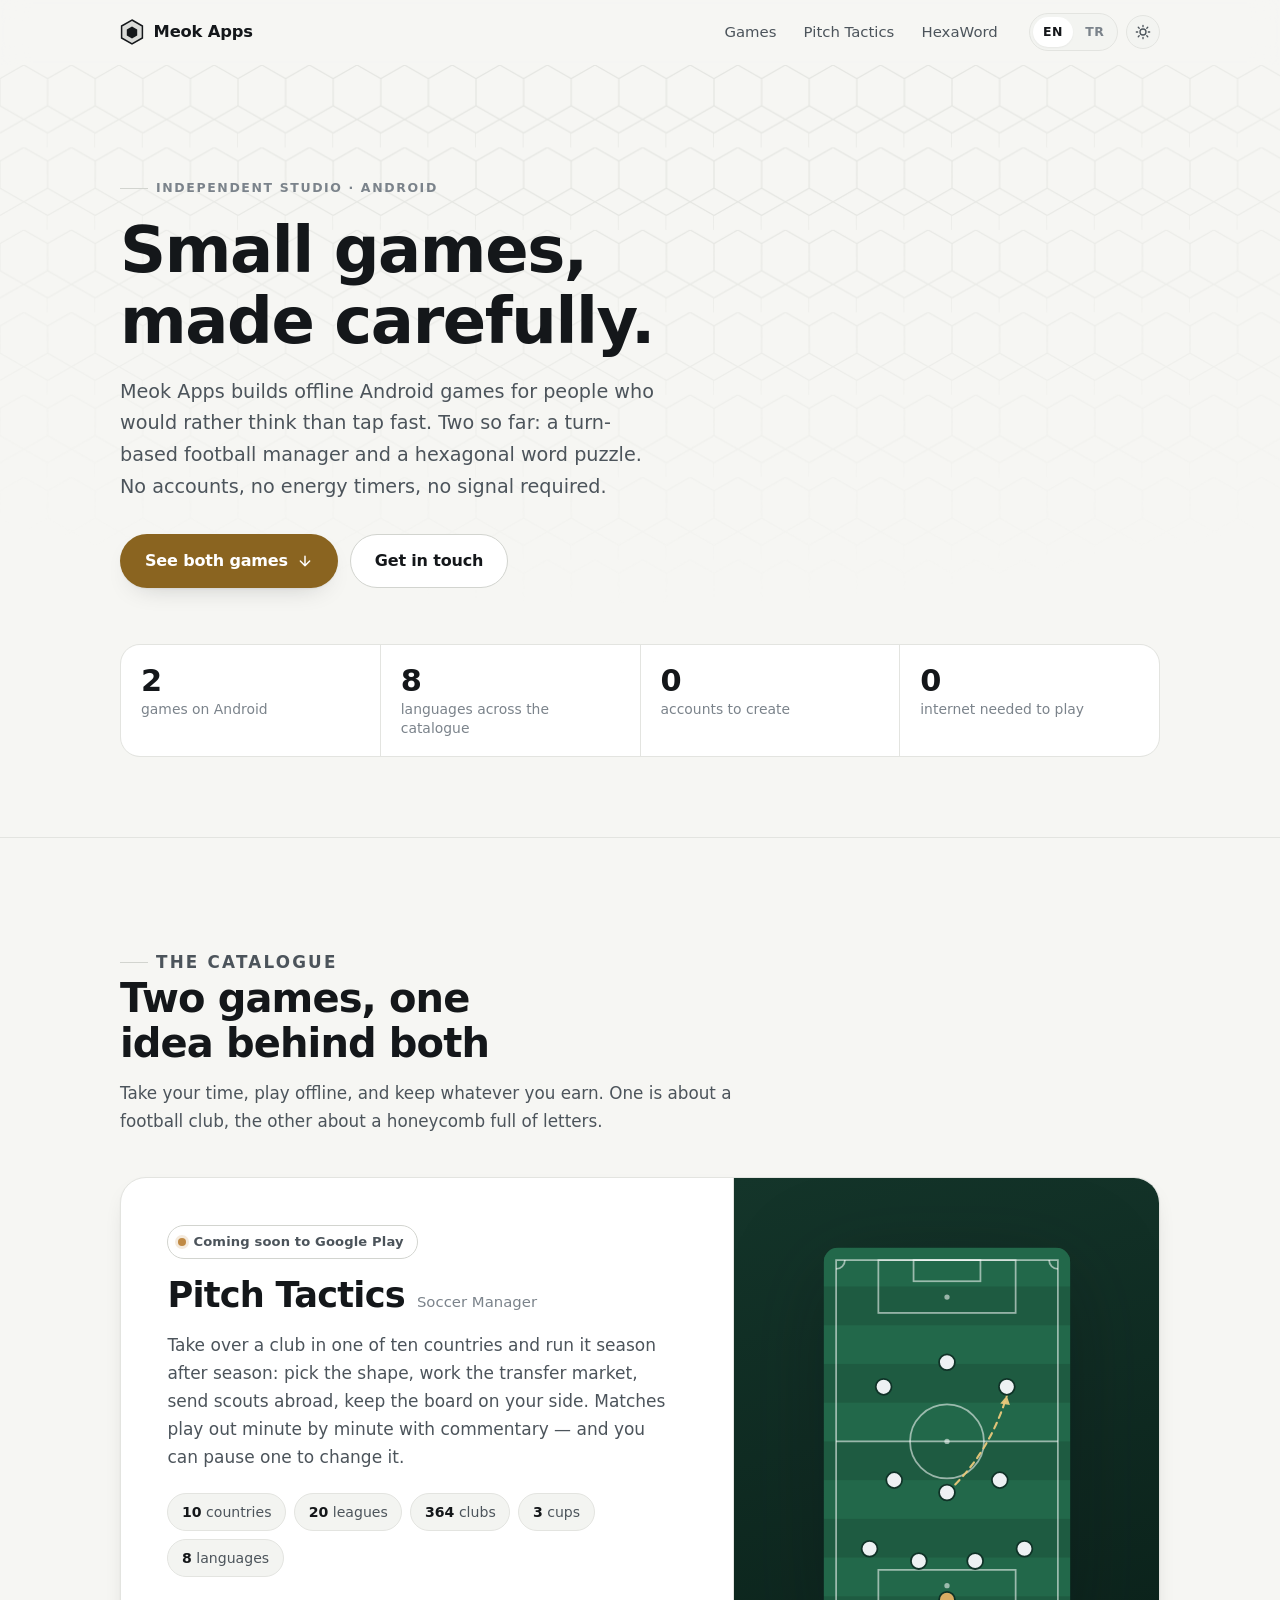
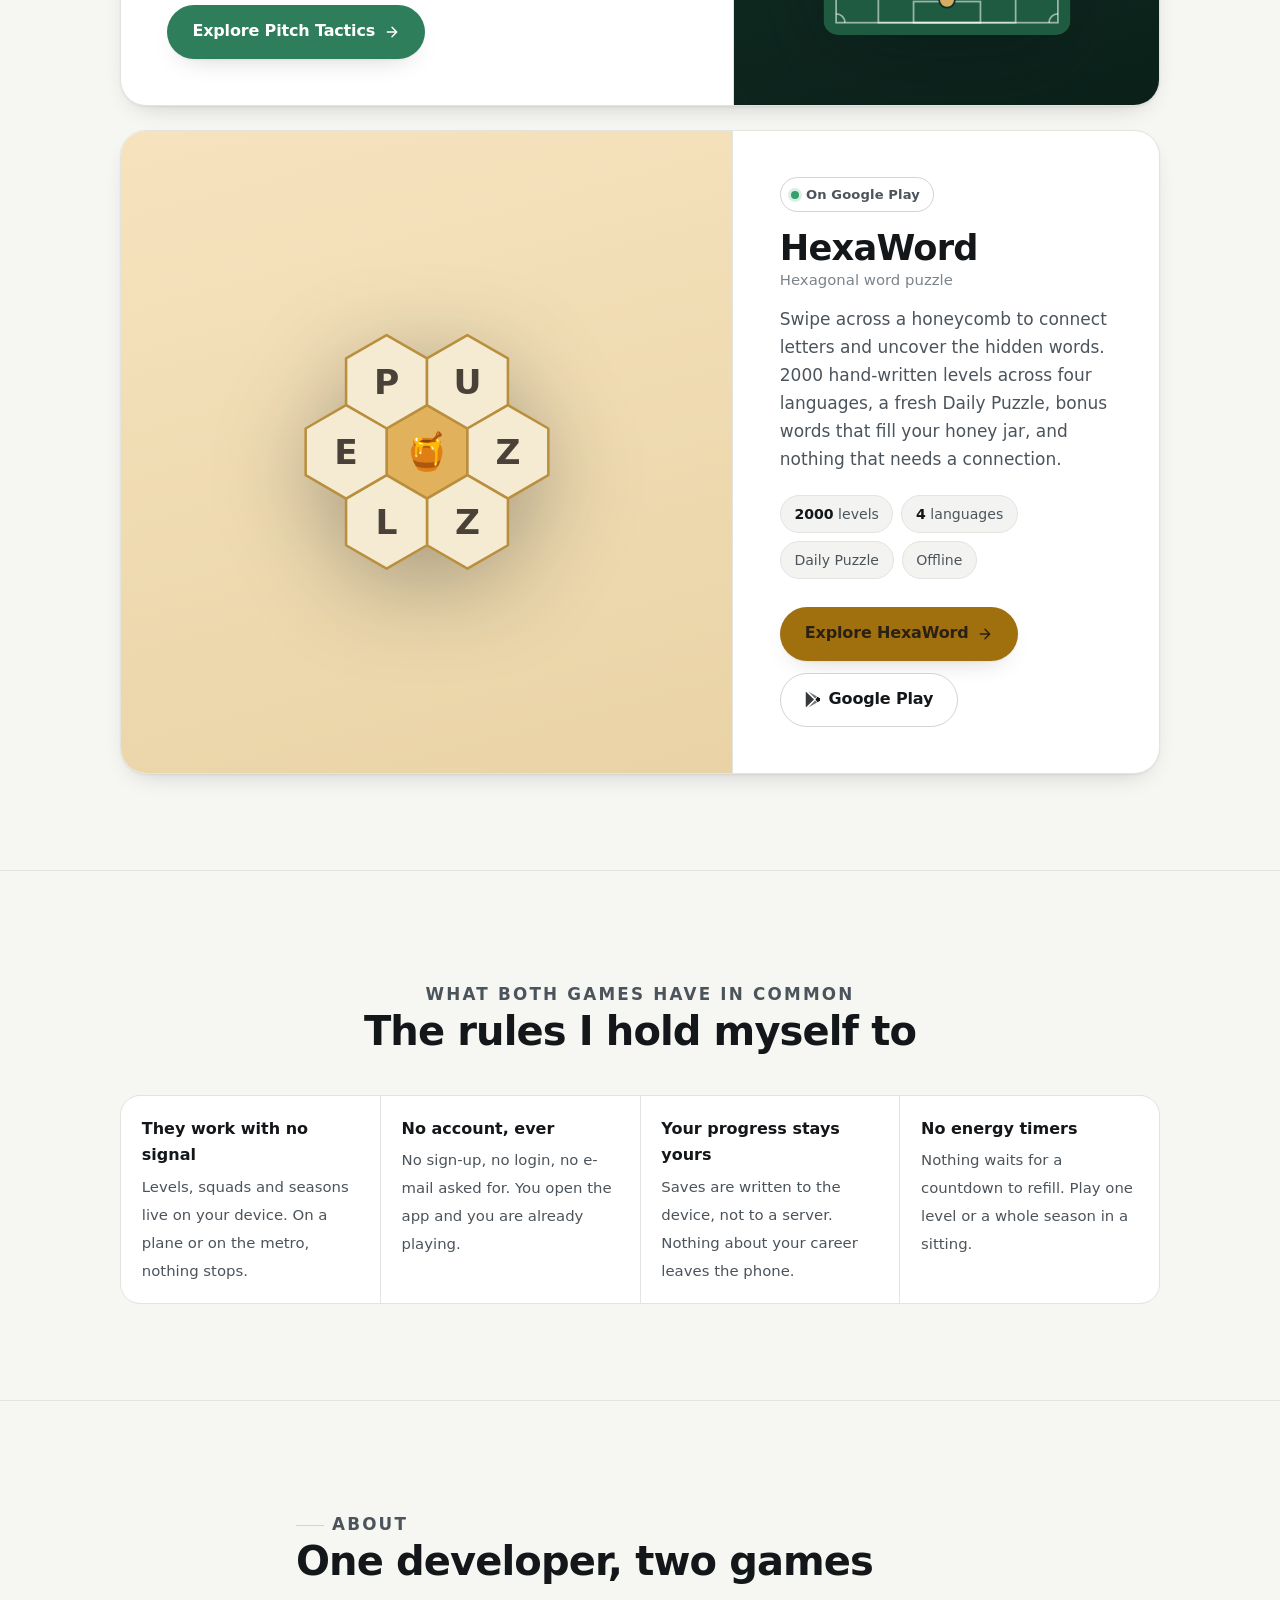
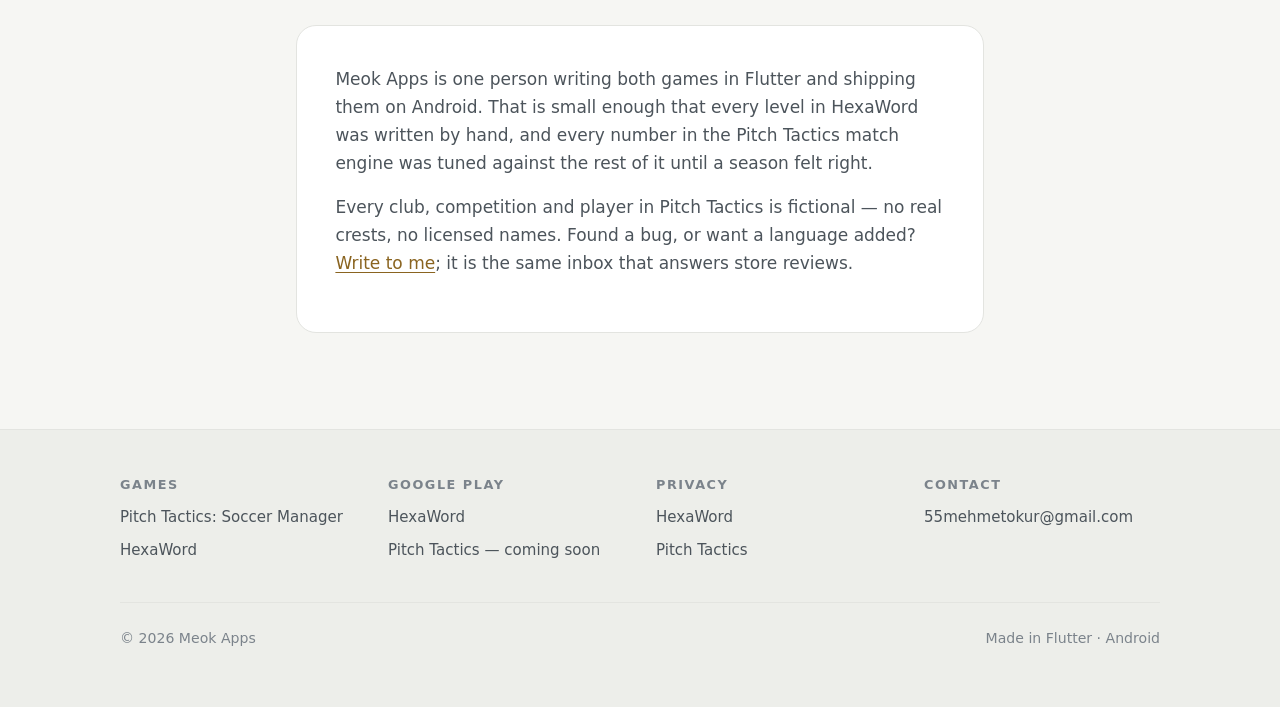
==== commit eb6fddfb: "feat: publish v2 of the Pitch Tactics policy, and drop the webfont Version 2.0 of the Pitch Tactics " ====
--- a/index.html
+++ b/index.html
@@ -22,11 +22,6 @@
     <link rel="icon"
         href="data:image/svg+xml,%3Csvg xmlns='http://www.w3.org/2000/svg' viewBox='0 0 32 32'%3E%3Cpath d='M16 2 L28 9 V23 L16 30 L4 23 V9 Z' fill='%23B8934E'/%3E%3Cpath d='M16 9 L22.5 12.75 V20.25 L16 24 L9.5 20.25 V12.75 Z' fill='%23141719'/%3E%3C/svg%3E">
 
-    <link rel="preconnect" href="https://fonts.googleapis.com">
-    <link rel="preconnect" href="https://fonts.gstatic.com" crossorigin>
-    <link
-        href="https://fonts.googleapis.com/css2?family=Space+Grotesk:wght@500;600;700&family=Inter:wght@400;500;600&display=swap"
-        rel="stylesheet">
     <link rel="stylesheet" href="/assets/site.css">
 
     <!-- Applied before first paint so the page never flashes the wrong
@@ -563,7 +558,7 @@
                                 <polygon points="90.2,143 130,166 130,212 90.2,235 50.3,212 50.3,166" fill="#F5EAD2" />
                                 <polygon points="50.3,74 90.2,97 90.2,143 50.3,166 10.5,143 10.5,97" fill="#F5EAD2" />
                             </g>
-                            <g fill="#4A4238" font-family="'Space Grotesk', system-ui, sans-serif" font-size="34"
+                            <g fill="#4A4238" font-family="system-ui, sans-serif" font-size="34"
                                 font-weight="700" text-anchor="middle" dominant-baseline="central">
                                 <g lang="en">
                                     <text x="90.2" y="51">P</text>
@@ -723,13 +718,13 @@
                     <ul>
                         <li>
                             <a
-                                href="https://doc-hosting.flycricket.io/hexaword/970b1563-dbc1-4591-a747-57bf71116894/privacy">
+                                href="/hexaword/privacy/">
                                 HexaWord
                             </a>
                         </li>
                         <li>
                             <a
-                                href="https://doc-hosting.flycricket.io/pitch-tactics-soccer-manager-privacy-policy/908ac948-a4ae-41bf-bb8a-5cbdbc6634ae/privacy">
+                                href="/pitch-tactics/privacy/">
                                 Pitch Tactics
                             </a>
                         </li>
--- a/assets/site.css
+++ b/assets/site.css
@@ -40,8 +40,12 @@
     --accent-soft: rgba(138, 100, 32, .1);
     --hero-glow: rgba(217, 172, 99, .3);
 
-    --font-display: "Space Grotesk", "Segoe UI", system-ui, sans-serif;
-    --font-body: Inter, system-ui, -apple-system, "Segoe UI", Roboto, "Helvetica Neue", sans-serif;
+    /* No webfont is loaded: the privacy policy states that these pages fetch
+       no external resources, and a font from a CDN would hand the visitor's IP
+       to a third party on a page about not doing that. Headings are set apart
+       by weight, size and tracking instead of by family. */
+    --font-display: system-ui, -apple-system, "Segoe UI", Roboto, "Helvetica Neue", Arial, sans-serif;
+    --font-body: system-ui, -apple-system, "Segoe UI", Roboto, "Helvetica Neue", Arial, sans-serif;
 }
 
 /* Dark palette. Declared twice on purpose: once for the system preference,
@@ -901,6 +905,283 @@
     font-size: .88rem;
 }
 
+/* --- legal pages --------------------------------------------------------
+   The privacy policies. Long, plain, and read rather than skimmed, so the
+   measure stays narrow and the headings stay quiet. */
+
+.legal-page {
+    padding: clamp(2.5rem, 6vw, 4rem) 0 clamp(3.5rem, 8vw, 5.5rem);
+}
+
+.legal {
+    max-width: 44rem;
+    margin-inline: auto;
+}
+
+.back-link {
+    display: inline-flex;
+    align-items: center;
+    gap: .45rem;
+    margin-bottom: 1.6rem;
+    color: var(--ink-3);
+    font-size: .92rem;
+    font-weight: 500;
+    text-decoration: none;
+}
+
+.back-link:hover {
+    color: var(--ink);
+}
+
+.legal h1 {
+    font-size: clamp(1.8rem, 4.4vw, 2.5rem);
+    margin: 0 0 1.3rem;
+}
+
+.legal-meta {
+    background: var(--surface);
+    border: 1px solid var(--line);
+    border-radius: var(--r-md);
+    padding: 1.1rem 1.3rem;
+    margin-bottom: 2.2rem;
+    font-size: .93rem;
+    line-height: 1.75;
+    color: var(--ink-2);
+}
+
+.legal-meta p {
+    margin: 0;
+}
+
+.legal-meta p+p {
+    margin-top: .5rem;
+}
+
+.legal-meta strong {
+    color: var(--ink);
+    font-weight: 600;
+}
+
+.legal-intro {
+    margin-bottom: 2.4rem;
+    font-size: 1.05rem;
+}
+
+.legal-intro p {
+    margin: 0 0 1rem;
+    color: var(--ink-2);
+}
+
+.legal-intro p:last-child {
+    margin-bottom: 0;
+}
+
+.toc {
+    background: var(--surface-2);
+    border: 1px solid var(--line);
+    border-radius: var(--r-md);
+    padding: 1.3rem 1.5rem 1.4rem;
+    margin-bottom: 2.6rem;
+}
+
+.toc h2 {
+    margin: 0 0 .8rem;
+    font-size: .78rem;
+    font-weight: 600;
+    letter-spacing: .12em;
+    text-transform: uppercase;
+    color: var(--ink-3);
+}
+
+.toc ol {
+    columns: 2;
+    column-gap: 2rem;
+    margin: 0;
+    padding: 0;
+    list-style: none;
+    font-size: .93rem;
+}
+
+.toc li {
+    break-inside: avoid;
+    margin-bottom: .35rem;
+}
+
+.toc a {
+    color: var(--ink-2);
+    text-decoration: none;
+}
+
+.toc a:hover {
+    color: var(--accent);
+    text-decoration: underline;
+}
+
+@media (max-width: 34rem) {
+    .toc ol {
+        columns: 1;
+    }
+}
+
+.legal h2 {
+    font-size: 1.12rem;
+    margin: 2.6rem 0 .75rem;
+    scroll-margin-top: 6rem;
+}
+
+.legal h2:first-of-type {
+    margin-top: 0;
+}
+
+.legal p {
+    margin: 0 0 1.05rem;
+    color: var(--ink-2);
+}
+
+/* The policies quote Android permission constants and package names —
+   `com.google.android.gms.permission.AD_ID` is wider than a 320px screen and
+   has nowhere to break on its own. Only over-long words are affected; ordinary
+   prose wraps as before. */
+.legal p,
+.legal li,
+.legal code {
+    overflow-wrap: anywhere;
+}
+
+/* Cells get the gentler rule: `anywhere` also shrinks a column's min-content
+   width, which collapsed the table and broke ordinary words down the middle
+   ("Processin / g"). `break-word` only breaks a word that genuinely cannot
+   fit. */
+.legal th,
+.legal td {
+    overflow-wrap: break-word;
+}
+
+.legal h3 {
+    font-size: 1rem;
+    margin: 1.9rem 0 .6rem;
+    scroll-margin-top: 6rem;
+}
+
+.legal ol {
+    margin: 0 0 1.15rem;
+    padding-inline-start: 1.45rem;
+    color: var(--ink-2);
+}
+
+.legal ol li::marker {
+    color: var(--ink-3);
+}
+
+/* Section rules from the source. The one that ends the lede would dangle
+   above the contents box, so it is dropped. */
+.legal hr.legal-rule {
+    height: 1px;
+    margin: 2.6rem 0 0;
+    border: 0;
+    background: var(--line);
+}
+
+.legal-intro hr.legal-rule:last-child {
+    display: none;
+}
+
+.legal blockquote {
+    margin: 0 0 1.2rem;
+    padding: .9rem 1.15rem;
+    border-inline-start: 3px solid var(--accent);
+    border-radius: 0 var(--r-sm) var(--r-sm) 0;
+    background: var(--surface-2);
+}
+
+.legal blockquote p {
+    margin: 0;
+    color: var(--ink-2);
+}
+
+/* Tables. The two-column fact tables shrink to fit; the wide ones with a
+   header row keep a readable minimum and scroll inside their own box rather
+   than pushing the page sideways. */
+.table-wrap {
+    overflow-x: auto;
+    margin: 0 0 1.3rem;
+    border: 1px solid var(--line);
+    border-radius: var(--r-sm);
+    background: var(--surface);
+}
+
+.legal table {
+    width: 100%;
+    border-collapse: collapse;
+    font-size: .92rem;
+}
+
+.legal table:has(thead) {
+    min-width: 30rem;
+}
+
+.legal th,
+.legal td {
+    padding: .7rem .9rem;
+    text-align: start;
+    vertical-align: top;
+    border-block-end: 1px solid var(--line);
+    color: var(--ink-2);
+}
+
+.legal thead th {
+    background: var(--surface-2);
+    color: var(--ink);
+    font-weight: 600;
+}
+
+.legal tbody tr:last-child td {
+    border-block-end: 0;
+}
+
+.legal ul {
+    margin: 0 0 1.15rem;
+    padding-inline-start: 1.2rem;
+    color: var(--ink-2);
+}
+
+.legal li {
+    margin-bottom: .45rem;
+}
+
+.legal li::marker {
+    color: var(--ink-3);
+}
+
+.legal strong {
+    color: var(--ink);
+    font-weight: 600;
+}
+
+.legal code {
+    padding: .1em .4em;
+    border: 1px solid var(--line);
+    border-radius: 6px;
+    background: var(--surface-2);
+    font-size: .88em;
+}
+
+.legal .to-top {
+    margin-top: 3rem;
+    padding-top: 1.5rem;
+    border-top: 1px solid var(--line);
+    font-size: .92rem;
+}
+
+.legal .to-top a {
+    color: var(--ink-3);
+    text-decoration: none;
+}
+
+.legal .to-top a:hover {
+    color: var(--ink);
+}
+
 /* --- scroll reveal ------------------------------------------------------ */
 
 .reveal {
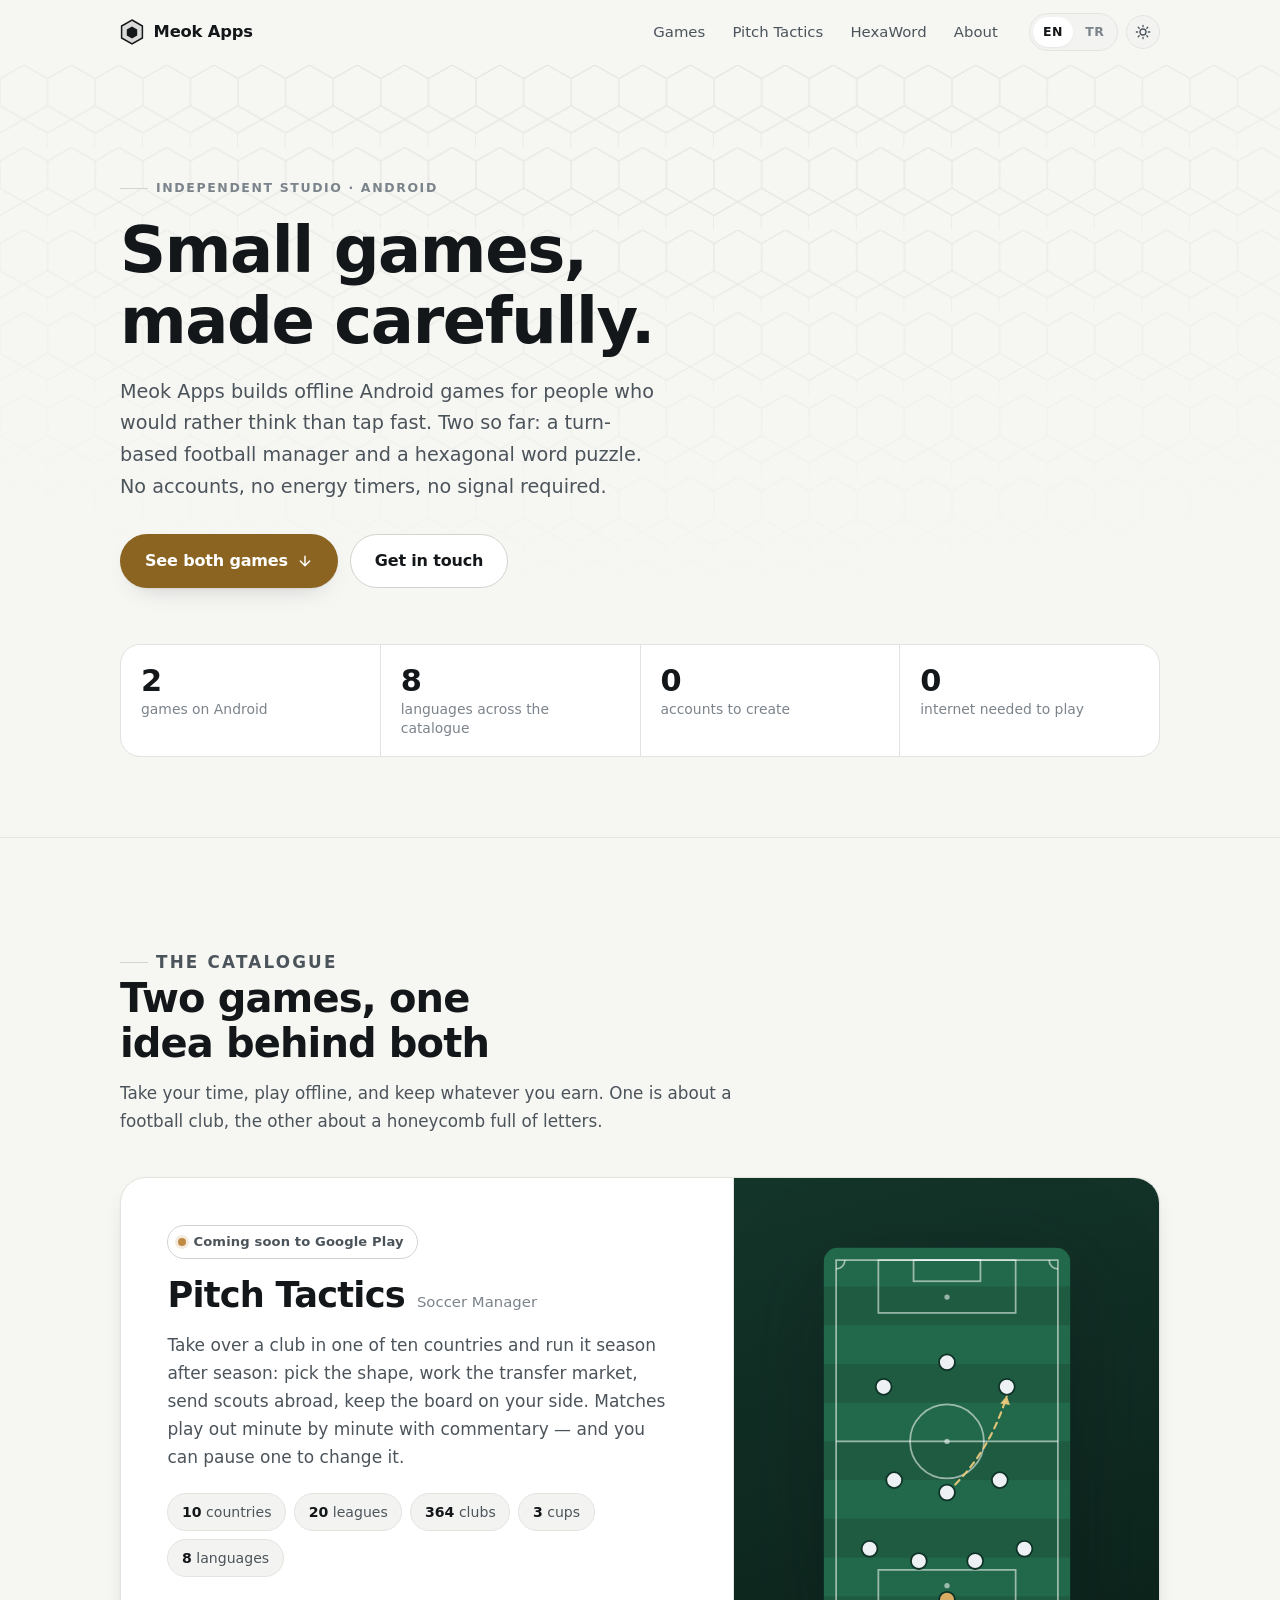
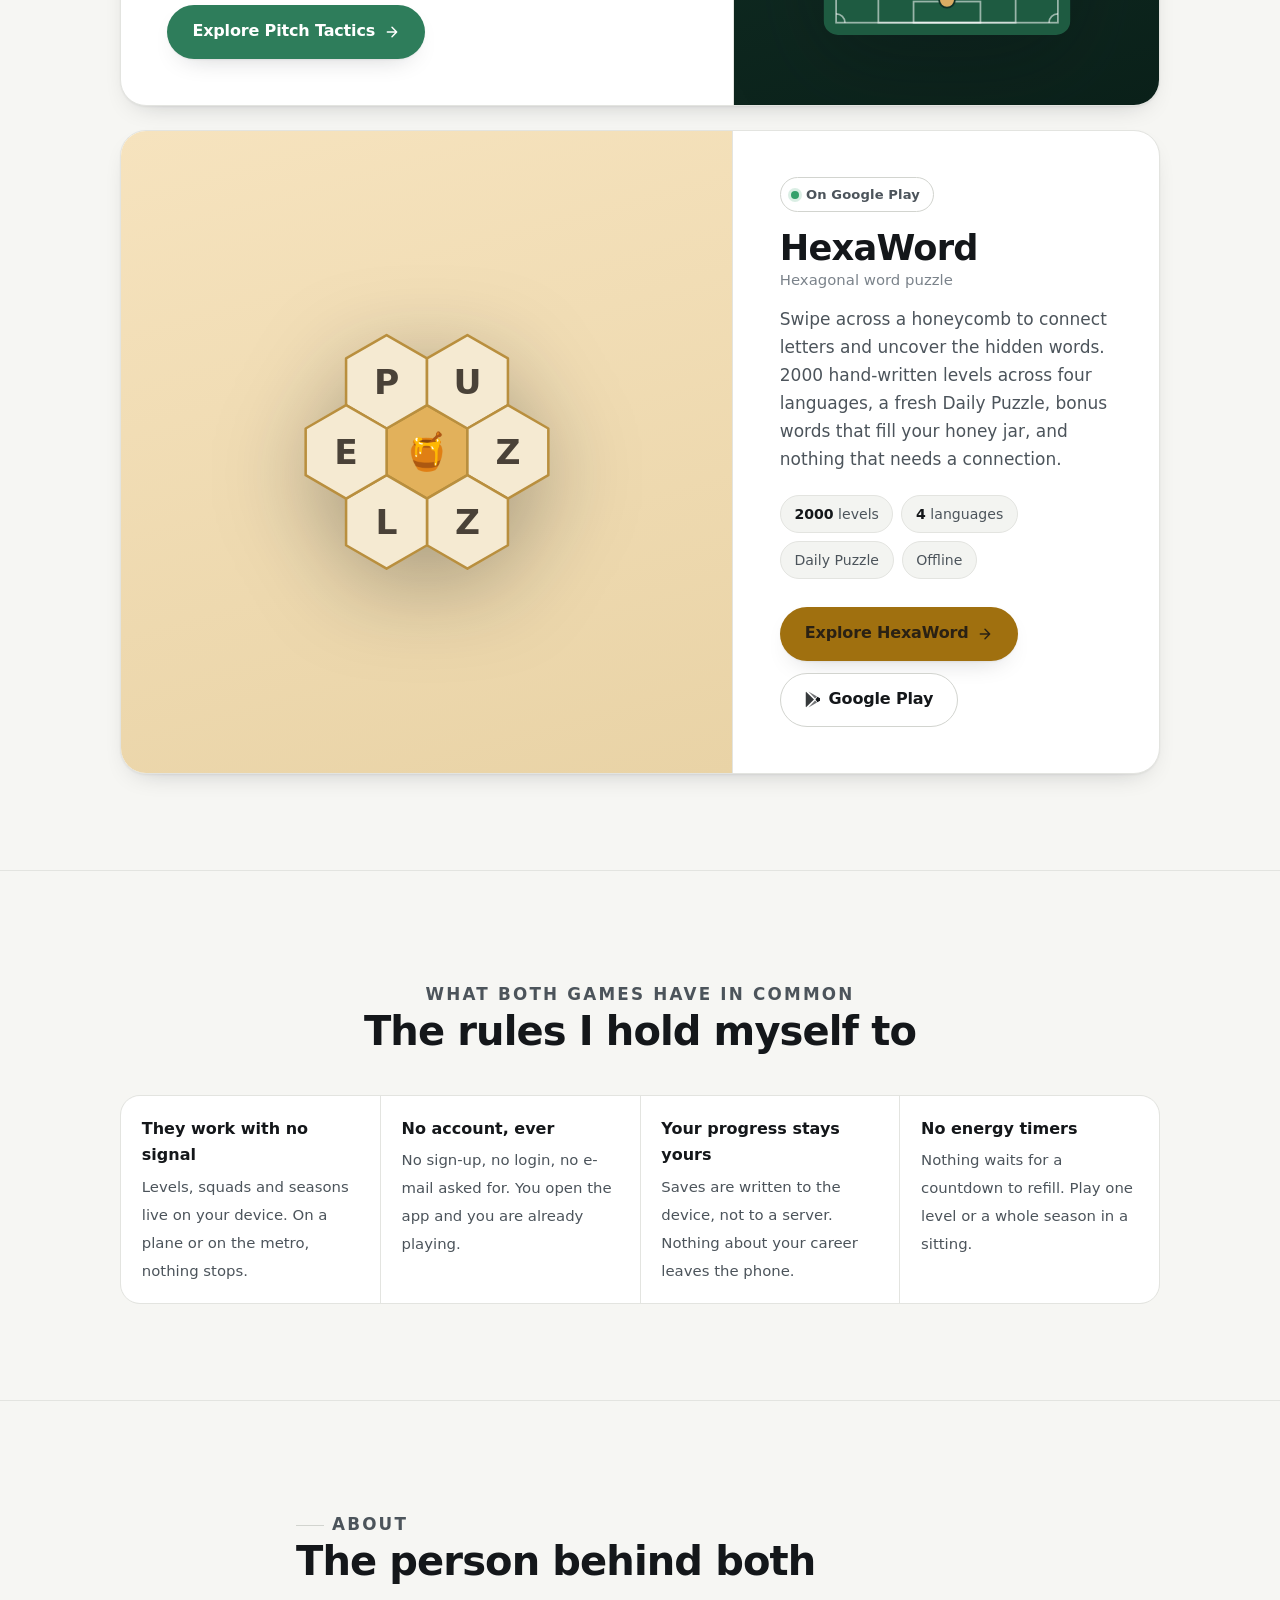
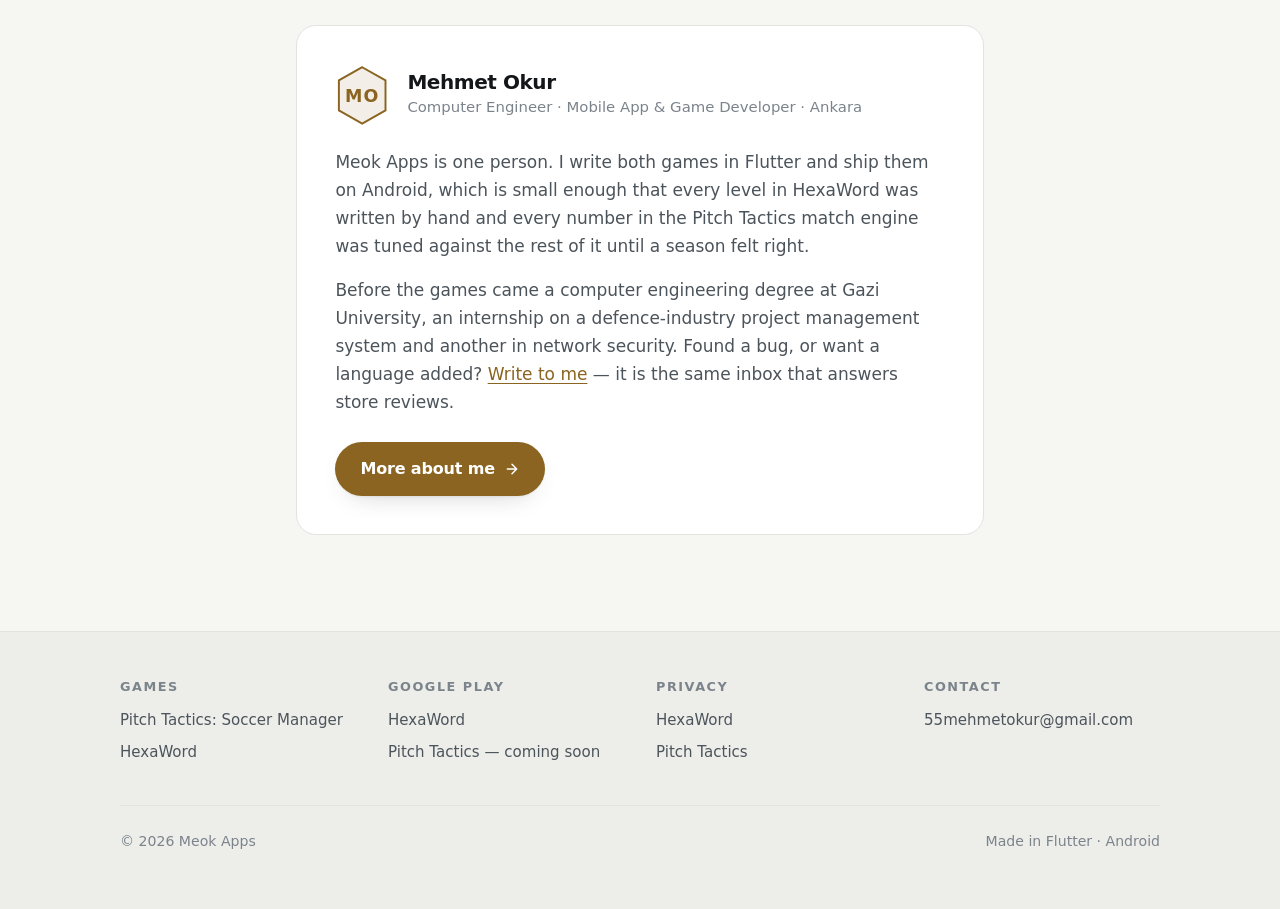
==== commit fbb8e1e9: "feat: add an About page built from the CV, linked from the home page The site said what the two game" ====
--- a/index.html
+++ b/index.html
@@ -216,6 +216,34 @@
         .about-note p:last-child {
             margin-bottom: 0;
         }
+
+        .person .person-head {
+            display: flex;
+            align-items: center;
+            gap: 1.1rem;
+            margin-bottom: 1.4rem;
+        }
+
+        .person .monogram {
+            flex: none;
+            width: 3.4rem;
+            height: 3.8rem;
+        }
+
+        .person .person-head h3 {
+            margin: 0 0 .15rem;
+            font-size: 1.25rem;
+        }
+
+        .person .person-head p {
+            margin: 0;
+            font-size: .93rem;
+            color: var(--ink-3);
+        }
+
+        .person .btn-row {
+            margin-top: 1.6rem;
+        }
     </style>
 </head>
 
@@ -244,6 +272,9 @@
                 </a>
                 <a href="/pitch-tactics/">Pitch Tactics</a>
                 <a href="/hexaword/">HexaWord</a>
+                <a href="/about/">
+                    <span lang="en">About</span><span lang="tr">Hakkımda</span>
+                </a>
             </nav>
 
             <div class="controls">
@@ -646,39 +677,68 @@
                 <div class="section-head">
                     <p class="eyebrow">
                         <span lang="en">About</span>
-                        <span lang="tr">Hakkında</span>
+                        <span lang="tr">Hakkımda</span>
                     </p>
                     <h2>
-                        <span lang="en">One developer, two games</span>
-                        <span lang="tr">Bir geliştirici, iki oyun</span>
+                        <span lang="en">The person behind both</span>
+                        <span lang="tr">İkisinin de arkasındaki kişi</span>
                     </h2>
                 </div>
 
-                <div class="about-note reveal">
+                <div class="about-note person reveal">
+                    <div class="person-head">
+                        <svg class="monogram" viewBox="0 0 56 62" role="img" aria-label="MO">
+                            <path d="M28 2 L52 15.5 V46.5 L28 60 L4 46.5 V15.5 Z" fill="var(--accent-soft)"
+                                stroke="var(--accent)" stroke-width="2" />
+                            <text x="28" y="32" text-anchor="middle" dominant-baseline="central"
+                                font-family="system-ui, sans-serif" font-size="18" font-weight="700"
+                                fill="var(--accent)" letter-spacing="1">MO</text>
+                        </svg>
+                        <div>
+                            <h3>Mehmet Okur</h3>
+                            <p lang="en">Computer Engineer · Mobile App &amp; Game Developer · Ankara</p>
+                            <p lang="tr">Bilgisayar Mühendisi · Mobil Uygulama &amp; Oyun Geliştirici · Ankara</p>
+                        </div>
+                    </div>
+
                     <p lang="en">
-                        Meok Apps is one person writing both games in Flutter and shipping them
-                        on Android. That is small enough that every level in HexaWord was
-                        written by hand, and every number in the Pitch Tactics match engine was
-                        tuned against the rest of it until a season felt right.
+                        Meok Apps is one person. I write both games in Flutter and ship them on
+                        Android, which is small enough that every level in HexaWord was written
+                        by hand and every number in the Pitch Tactics match engine was tuned
+                        against the rest of it until a season felt right.
                     </p>
                     <p lang="tr">
-                        Meok Apps, iki oyunu da Flutter ile yazıp Android'de yayımlayan tek bir
-                        kişi. Bu kadar küçük olmasının bir sonucu var: HexaWord'deki her bölüm
-                        elle yazıldı, Pitch Tactics'in maç motorundaki her sayı da bir sezon
-                        doğru hissettirene kadar diğerlerine göre ayarlandı.
+                        Meok Apps tek kişi. İki oyunu da Flutter ile yazıp Android'de yayımlıyorum;
+                        bu kadar küçük olmasının bir sonucu var: HexaWord'deki her bölüm elle
+                        yazıldı, Pitch Tactics'in maç motorundaki her sayı da bir sezon doğru
+                        hissettirene kadar diğerlerine göre ayarlandı.
                     </p>
                     <p lang="en">
-                        Every club, competition and player in Pitch Tactics is fictional — no
-                        real crests, no licensed names. Found a bug, or want a language added?
-                        <a href="mailto:55mehmetokur@gmail.com">Write to me</a>; it is the same
+                        Before the games came a computer engineering degree at Gazi University,
+                        an internship on a defence-industry project management system and another
+                        in network security. Found a bug, or want a language added?
+                        <a href="mailto:55mehmetokur@gmail.com">Write to me</a> — it is the same
                         inbox that answers store reviews.
                     </p>
                     <p lang="tr">
-                        Pitch Tactics'teki her kulüp, turnuva ve oyuncu kurgusal — gerçek arma
-                        yok, lisanslı isim yok. Bir hata bulduysan ya da bir dil eklenmesini
-                        istiyorsan <a href="mailto:55mehmetokur@gmail.com">bana yaz</a>; mağaza
-                        yorumlarına da aynı kutudan cevap veriyorum.
-                    </p>
+                        Oyunlardan önce Gazi Üniversitesi Bilgisayar Mühendisliği, savunma
+                        sanayine yönelik bir proje yönetim sisteminde ve ağ güvenliğinde iki staj
+                        var. Bir hata bulduysan ya da bir dil eklenmesini istiyorsan
+                        <a href="mailto:55mehmetokur@gmail.com">bana yaz</a> — mağaza yorumlarına
+                        da aynı kutudan cevap veriyorum.
+                    </p>
+
+                    <div class="btn-row">
+                        <a class="btn btn-primary" href="/about/">
+                            <span lang="en">More about me</span>
+                            <span lang="tr">Hakkımda daha fazlası</span>
+                            <svg width="16" height="16" viewBox="0 0 24 24" fill="none" stroke="currentColor"
+                                stroke-width="2.2" stroke-linecap="round" stroke-linejoin="round"
+                                aria-hidden="true">
+                                <path d="M5 12h14M12 5l7 7-7 7" />
+                            </svg>
+                        </a>
+                    </div>
                 </div>
             </div>
         </section>
--- a/assets/site.css
+++ b/assets/site.css
@@ -1234,10 +1234,30 @@
         margin-inline-start: auto;
     }
 
+    /* Four links plus the longer Turkish labels no longer fit a 320px row, so
+       the nav scrolls inside itself rather than pushing the page sideways.
+       Nothing is hidden: every link stays reachable by swiping the row. */
     .nav {
         order: 3;
         flex-basis: 100%;
-        margin-inline-start: -.5rem;
+        margin-inline: -.5rem;
+        padding-inline: .5rem;
+        overflow-x: auto;
+        scrollbar-width: none;
+        -ms-overflow-style: none;
+        overscroll-behavior-inline: contain;
+        /* Softens the trailing edge so a cut-off link reads as "there is more
+           to swipe" rather than as a broken layout. */
+        mask-image: linear-gradient(to right, #000 calc(100% - 1.25rem), transparent);
+    }
+
+    .nav::-webkit-scrollbar {
+        display: none;
+    }
+
+    .nav a {
+        flex: none;
+        white-space: nowrap;
     }
 }
 
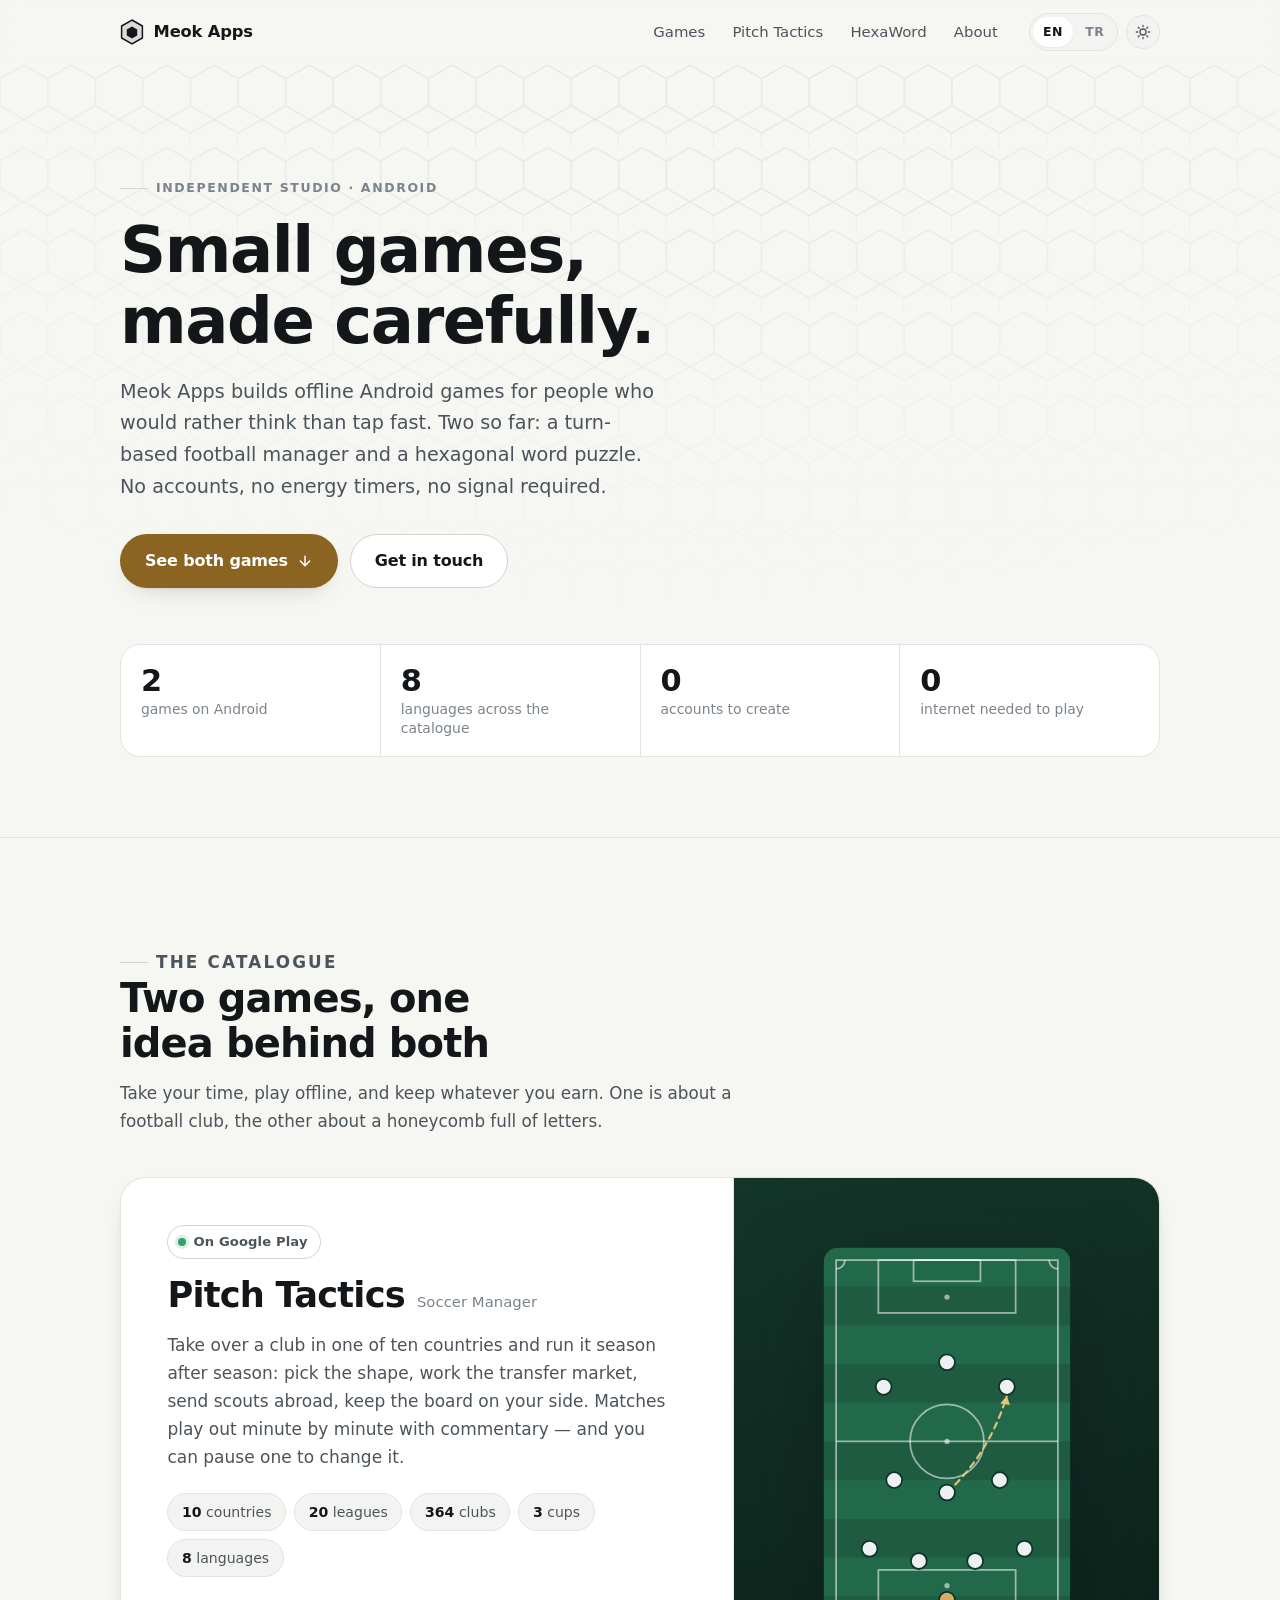
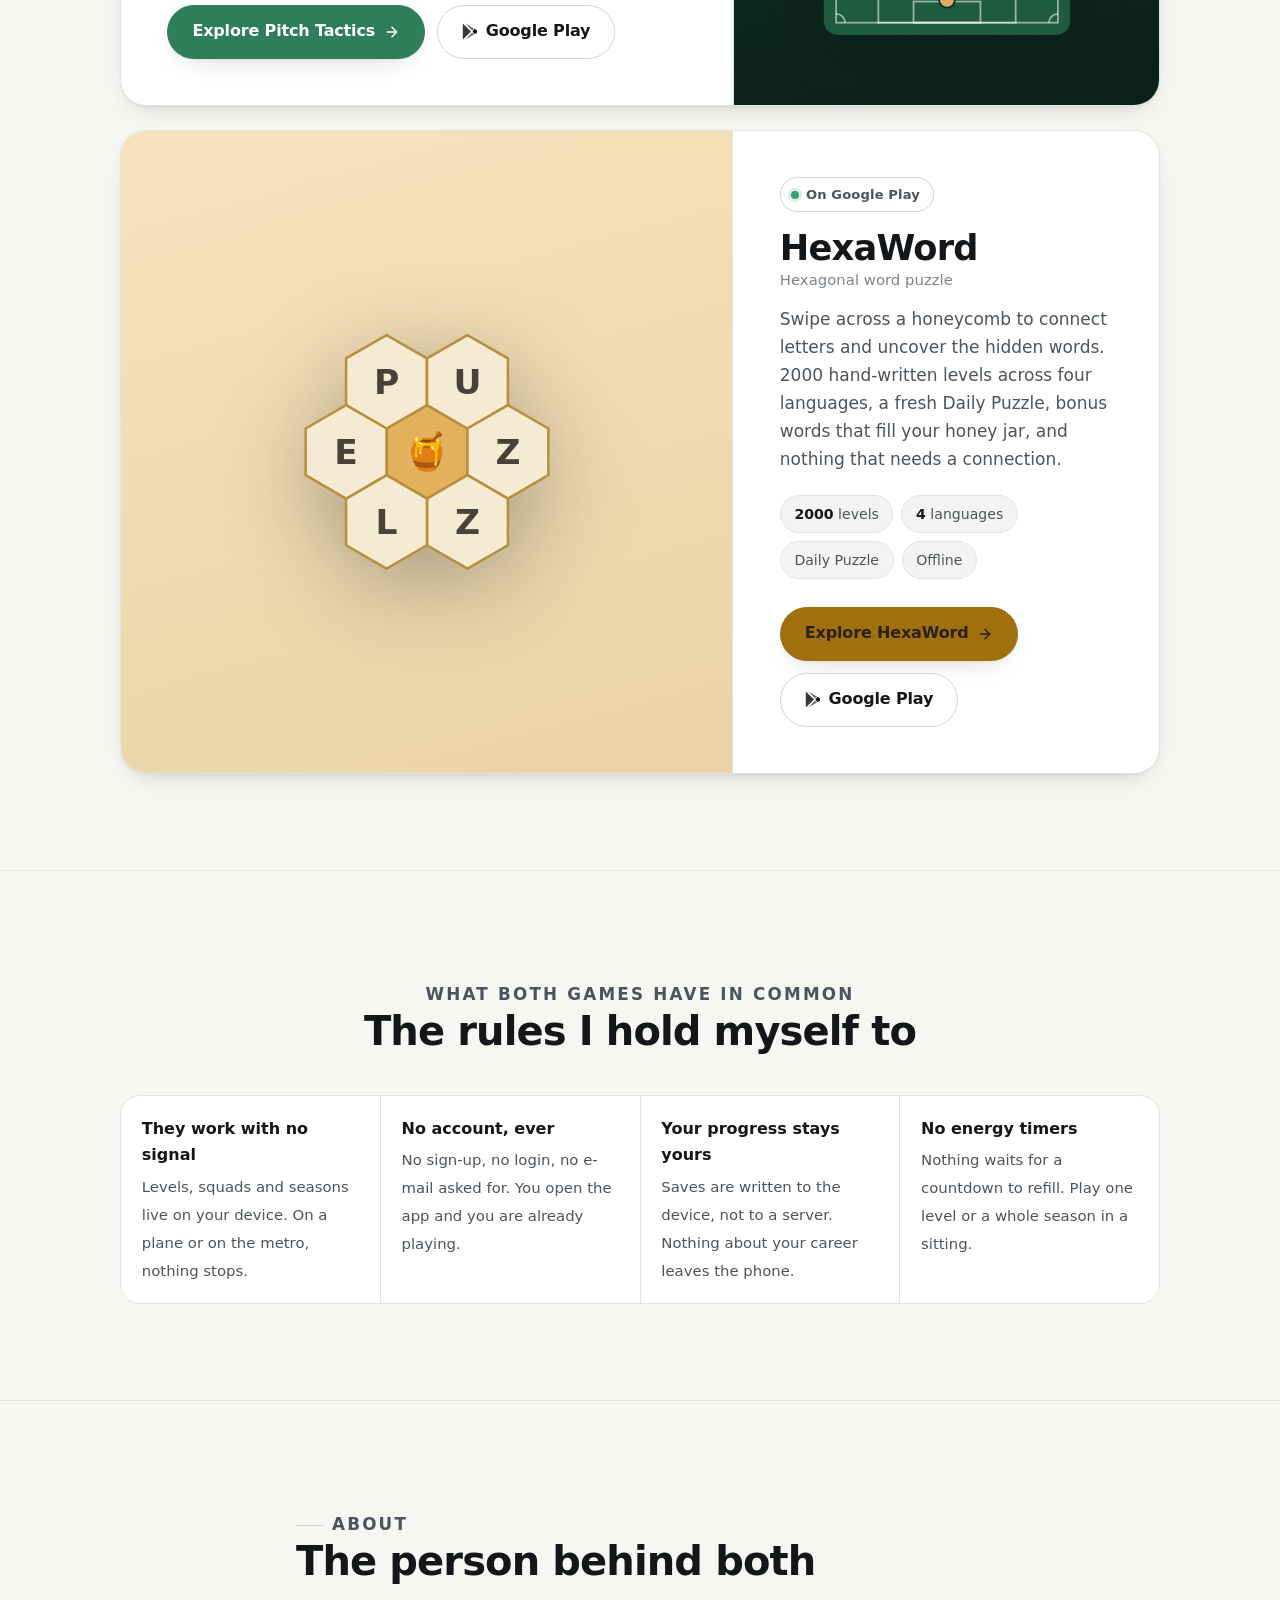
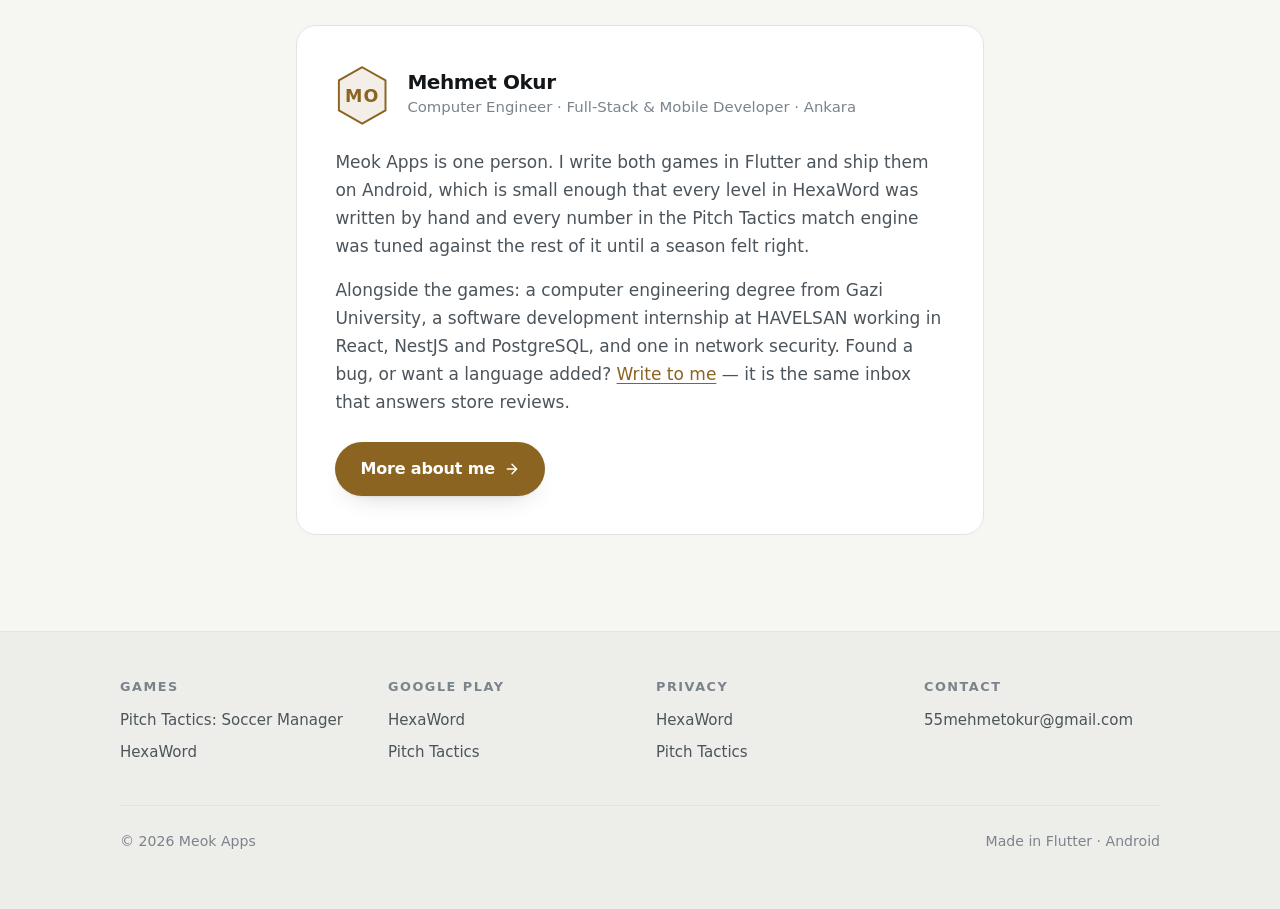
==== commit 248d08af: "feat: Pitch Tactics is live; About page follows the new CV Pitch Tactics is on Google Play now, so e" ====
--- a/index.html
+++ b/index.html
@@ -406,10 +406,10 @@
                 <!-- ---------- Pitch Tactics ---------- -->
                 <article class="game g-pitch reveal">
                     <div class="game-body">
-                        <span class="badge soon">
+                        <span class="badge live">
                             <span class="dot"></span>
-                            <span lang="en">Coming soon to Google Play</span>
-                            <span lang="tr">Yakında Google Play'de</span>
+                            <span lang="en">On Google Play</span>
+                            <span lang="tr">Google Play'de</span>
                         </span>
 
                         <h3 class="game-title">
@@ -448,6 +448,17 @@
                                     aria-hidden="true">
                                     <path d="M5 12h14M12 5l7 7-7 7" />
                                 </svg>
+                            </a>
+                            <a class="btn btn-ghost" href="https://play.google.com/store/apps/details?id=com.pitchtactics.mehmetokur">
+                                <svg width="15" height="17" viewBox="0 0 20 22" aria-hidden="true">
+                                    <path d="M1.4.7 12 11 1.4 21.3A2 2 0 0 1 1 20V2A2 2 0 0 1 1.4.7Z"
+                                        fill="currentColor" opacity=".85" />
+                                    <path d="M13.4 12.4 16 15l-11.4 6.6L13.4 12.4Z" fill="currentColor" opacity=".6" />
+                                    <path d="M13.4 9.6 4.6.4 16 7l-2.6 2.6Z" fill="currentColor" opacity=".6" />
+                                    <path d="M16.6 7.4 19.4 9a2 2 0 0 1 0 4l-2.8 1.6L14 11l2.6-3.6Z"
+                                        fill="currentColor" />
+                                </svg>
+                                Google Play
                             </a>
                         </div>
                     </div>
@@ -696,8 +707,8 @@
                         </svg>
                         <div>
                             <h3>Mehmet Okur</h3>
-                            <p lang="en">Computer Engineer · Mobile App &amp; Game Developer · Ankara</p>
-                            <p lang="tr">Bilgisayar Mühendisi · Mobil Uygulama &amp; Oyun Geliştirici · Ankara</p>
+                            <p lang="en">Computer Engineer · Full-Stack &amp; Mobile Developer · Ankara</p>
+                            <p lang="tr">Bilgisayar Mühendisi · Full-Stack &amp; Mobil Geliştirici · Ankara</p>
                         </div>
                     </div>
 
@@ -714,16 +725,17 @@
                         hissettirene kadar diğerlerine göre ayarlandı.
                     </p>
                     <p lang="en">
-                        Before the games came a computer engineering degree at Gazi University,
-                        an internship on a defence-industry project management system and another
-                        in network security. Found a bug, or want a language added?
+                        Alongside the games: a computer engineering degree from Gazi University,
+                        a software development internship at HAVELSAN working in React, NestJS
+                        and PostgreSQL, and one in network security. Found a bug, or want a
+                        language added?
                         <a href="mailto:55mehmetokur@gmail.com">Write to me</a> — it is the same
                         inbox that answers store reviews.
                     </p>
                     <p lang="tr">
-                        Oyunlardan önce Gazi Üniversitesi Bilgisayar Mühendisliği, savunma
-                        sanayine yönelik bir proje yönetim sisteminde ve ağ güvenliğinde iki staj
-                        var. Bir hata bulduysan ya da bir dil eklenmesini istiyorsan
+                        Oyunların yanında: Gazi Üniversitesi Bilgisayar Mühendisliği, HAVELSAN'da
+                        React, NestJS ve PostgreSQL ile yazılım geliştirme stajı ve bir de ağ
+                        güvenliği stajı. Bir hata bulduysan ya da bir dil eklenmesini istiyorsan
                         <a href="mailto:55mehmetokur@gmail.com">bana yaz</a> — mağaza yorumlarına
                         da aynı kutudan cevap veriyorum.
                     </p>
@@ -766,8 +778,9 @@
                             </a>
                         </li>
                         <li>
-                            <span lang="en">Pitch Tactics — coming soon</span>
-                            <span lang="tr">Pitch Tactics — yakında</span>
+                            <a href="https://play.google.com/store/apps/details?id=com.pitchtactics.mehmetokur">
+                                Pitch Tactics
+                            </a>
                         </li>
                     </ul>
                 </div>
--- a/assets/site.css
+++ b/assets/site.css
@@ -155,12 +155,16 @@
    Both languages sit in the markup and CSS hides the one not chosen, so the
    page is readable with JavaScript switched off. */
 
+/* `!important` on purpose: the hidden language must lose to every layout rule.
+   Without it, any component that sets its own `display` with equal
+   specificity — `.timeline ul.points { display: grid }` did — wins on source
+   order and shows both languages at once. */
 html[data-lang="en"] [lang="tr"] {
-    display: none;
+    display: none !important;
 }
 
 html[data-lang="tr"] [lang="en"] {
-    display: none;
+    display: none !important;
 }
 
 /* --- base --------------------------------------------------------------- */
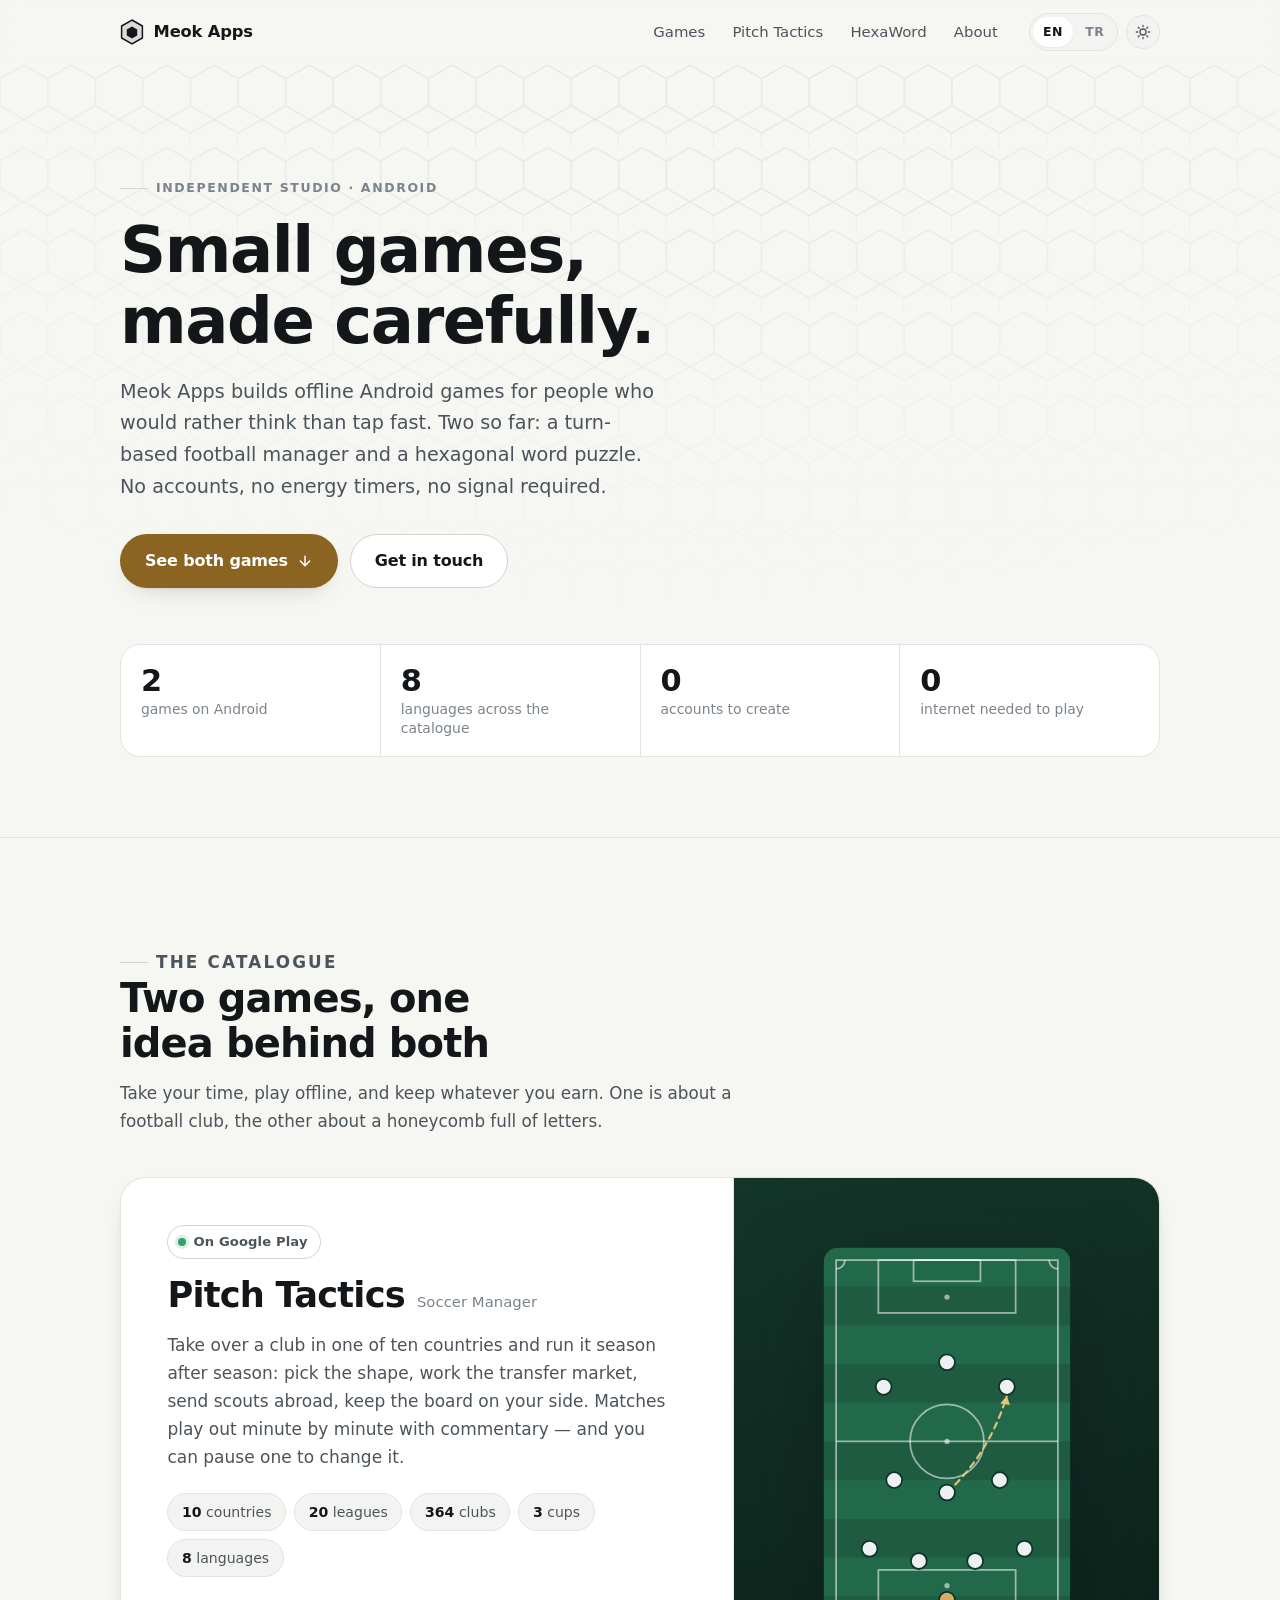
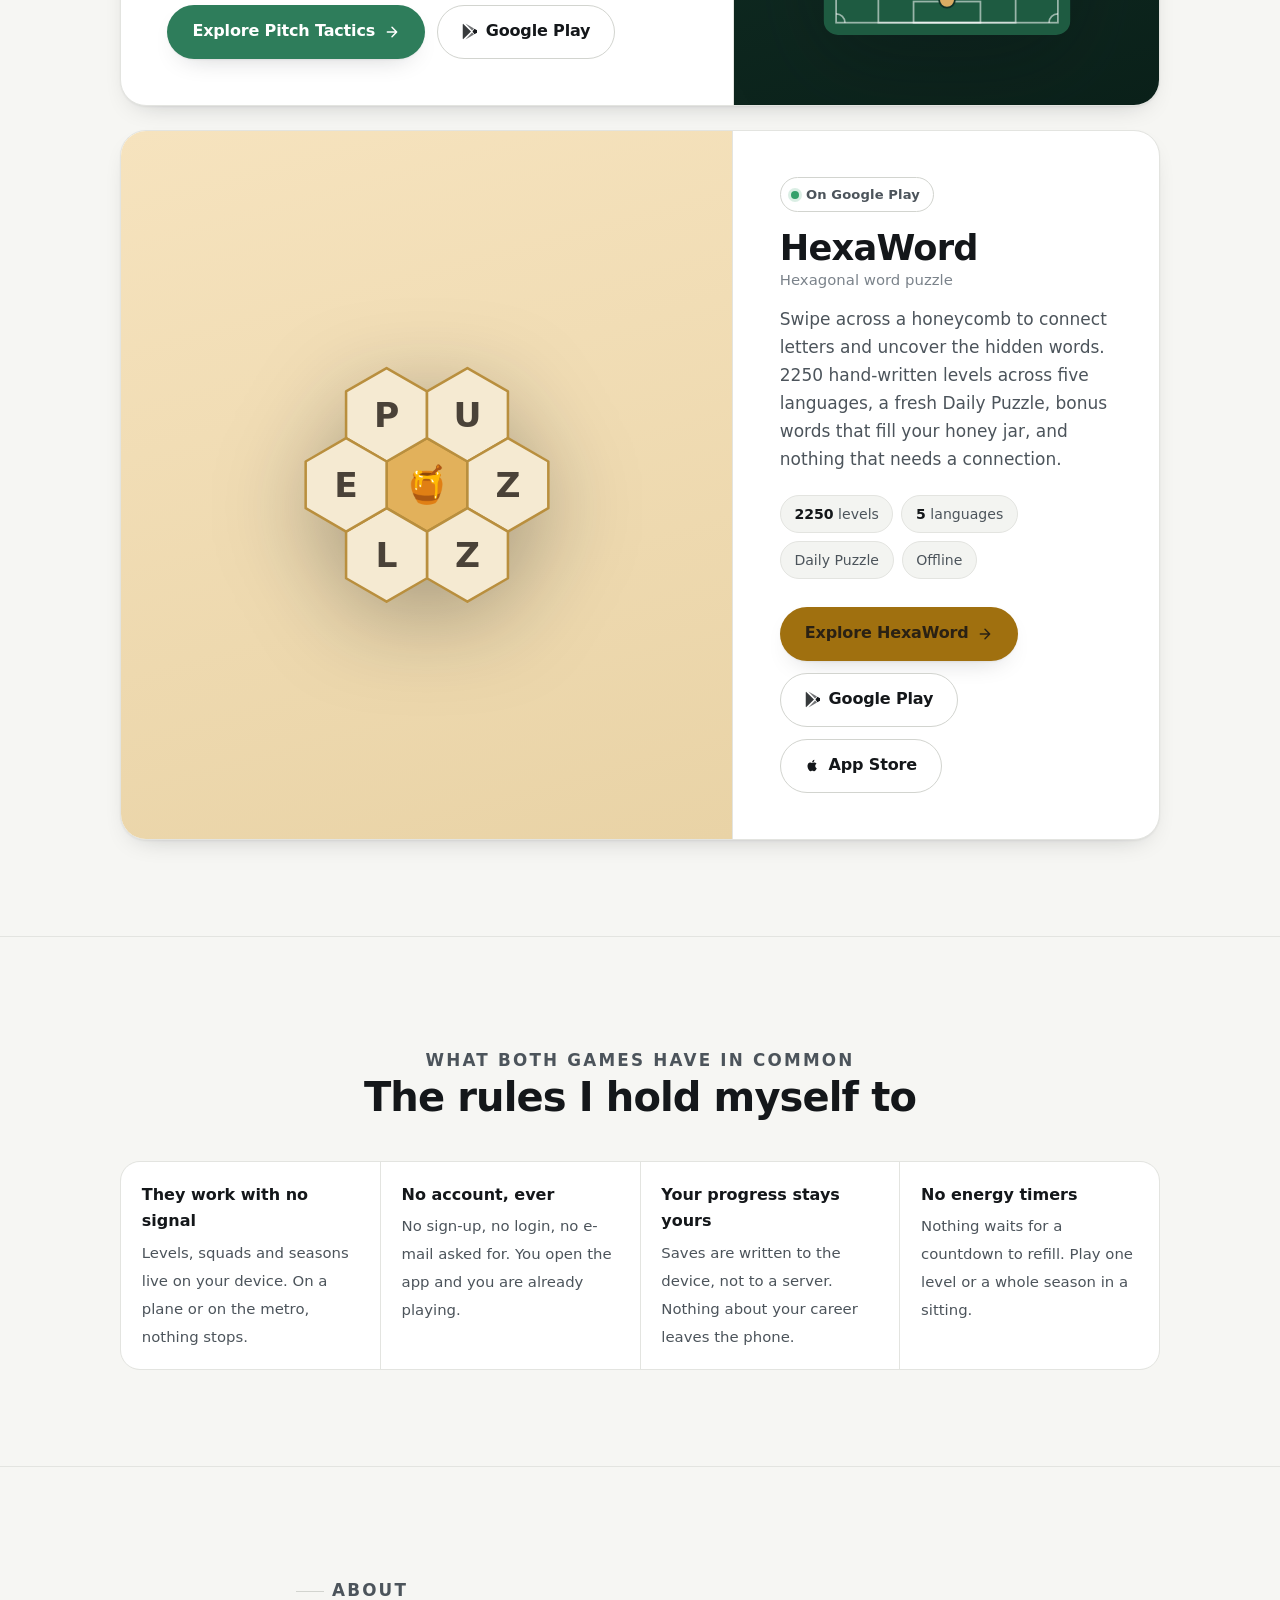
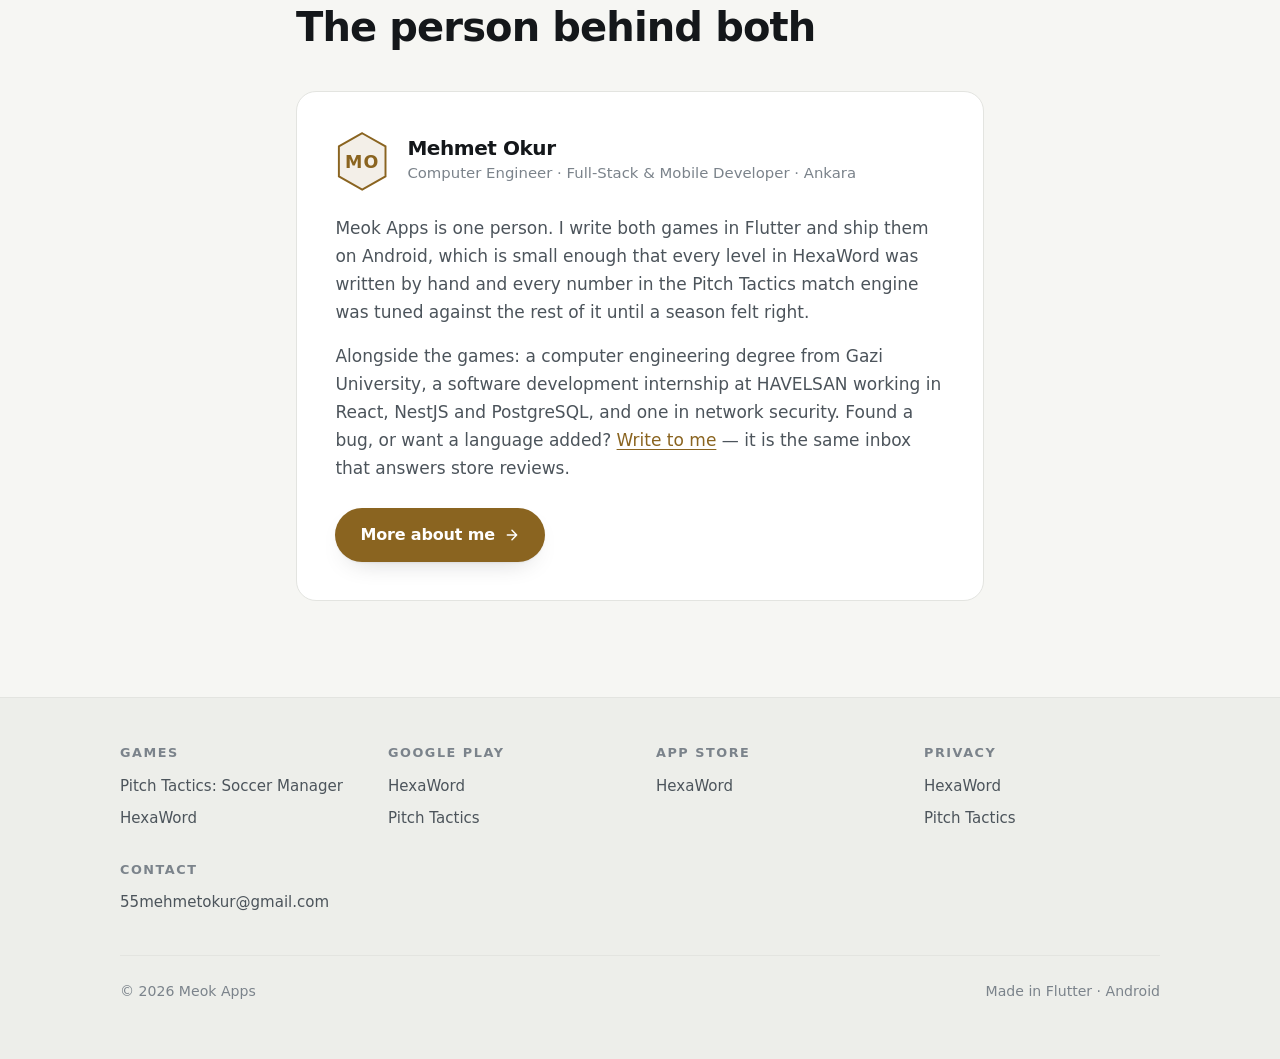
==== commit dfe86424: "HexaWord: App Store bağlantıları ve 1.4.0 içeriği App Store sayfası (id6830506863) HexaWord sayfasın" ====
--- a/index.html
+++ b/index.html
@@ -542,20 +542,20 @@
 
                         <p lang="en">
                             Swipe across a honeycomb to connect letters and uncover the hidden
-                            words. 2000 hand-written levels across four languages, a fresh
+                            words. 2250 hand-written levels across five languages, a fresh
                             Daily Puzzle, bonus words that fill your honey jar, and nothing
                             that needs a connection.
                         </p>
                         <p lang="tr">
                             Petek üzerinde parmağını kaydırarak harfleri birleştir, gizli
-                            kelimeleri ortaya çıkar. Dört dilde 2000 elle yazılmış bölüm, her
+                            kelimeleri ortaya çıkar. Beş dilde 2250 elle yazılmış bölüm, her
                             gün yenilenen bir bulmaca, bal kavanozunu dolduran gizli kelimeler
                             ve bağlantı isteyen hiçbir şey.
                         </p>
 
                         <ul class="chips">
-                            <li><b>2000</b> <span lang="en">levels</span><span lang="tr">bölüm</span></li>
-                            <li><b>4</b> <span lang="en">languages</span><span lang="tr">dil</span></li>
+                            <li><b>2250</b> <span lang="en">levels</span><span lang="tr">bölüm</span></li>
+                            <li><b>5</b> <span lang="en">languages</span><span lang="tr">dil</span></li>
                             <li><span lang="en">Daily Puzzle</span><span lang="tr">Günün Bulmacası</span></li>
                             <li><span lang="en">Offline</span><span lang="tr">Çevrimdışı</span></li>
                         </ul>
@@ -581,6 +581,12 @@
                                         fill="currentColor" />
                                 </svg>
                                 Google Play
+                            </a>
+                            <a class="btn btn-ghost" href="https://apps.apple.com/app/id6830506863">
+                                <svg width="15" height="17" viewBox="0 0 24 24" aria-hidden="true">
+                                    <path fill="currentColor" d="M16.37 12.6c-.02-2.3 1.88-3.4 1.97-3.46-1.07-1.57-2.74-1.79-3.33-1.81-1.42-.14-2.77.84-3.49.84-.72 0-1.83-.82-3.01-.8-1.55.02-2.98.9-3.78 2.29-1.61 2.8-.41 6.94 1.16 9.21.77 1.11 1.68 2.36 2.88 2.31 1.16-.05 1.59-.75 2.99-.75 1.4 0 1.79.75 3.01.73 1.24-.02 2.03-1.13 2.79-2.25.88-1.29 1.24-2.54 1.26-2.6-.03-.01-2.42-.93-2.45-3.71ZM14.08 5.84c.64-.77 1.07-1.85.95-2.92-.92.04-2.03.61-2.69 1.38-.59.68-1.11 1.78-.97 2.83 1.02.08 2.07-.52 2.71-1.29Z" />
+                                </svg>
+                                App Store
                             </a>
                         </div>
                     </div>
@@ -785,6 +791,12 @@
                     </ul>
                 </div>
                 <div>
+                    <h3>App Store</h3>
+                    <ul>
+                        <li><a href="https://apps.apple.com/app/id6830506863">HexaWord</a></li>
+                    </ul>
+                </div>
+                <div>
                     <h3>
                         <span lang="en">Privacy</span><span lang="tr">Gizlilik</span>
                     </h3>
@@ -845,7 +857,7 @@
       "description": "Independent Android game studio making offline games.",
       "makesOffer": [
         { "@type": "Offer", "itemOffered": { "@type": "SoftwareApplication", "name": "Pitch Tactics: Soccer Manager", "applicationCategory": "GameApplication", "operatingSystem": "Android", "url": "https://simsek00.github.io/pitch-tactics/" } },
-        { "@type": "Offer", "itemOffered": { "@type": "SoftwareApplication", "name": "HexaWord", "applicationCategory": "GameApplication", "operatingSystem": "Android", "url": "https://simsek00.github.io/hexaword/" } }
+        { "@type": "Offer", "itemOffered": { "@type": "SoftwareApplication", "name": "HexaWord", "applicationCategory": "GameApplication", "operatingSystem": "Android, iOS", "url": "https://simsek00.github.io/hexaword/" } }
       ]
     }
     </script>
